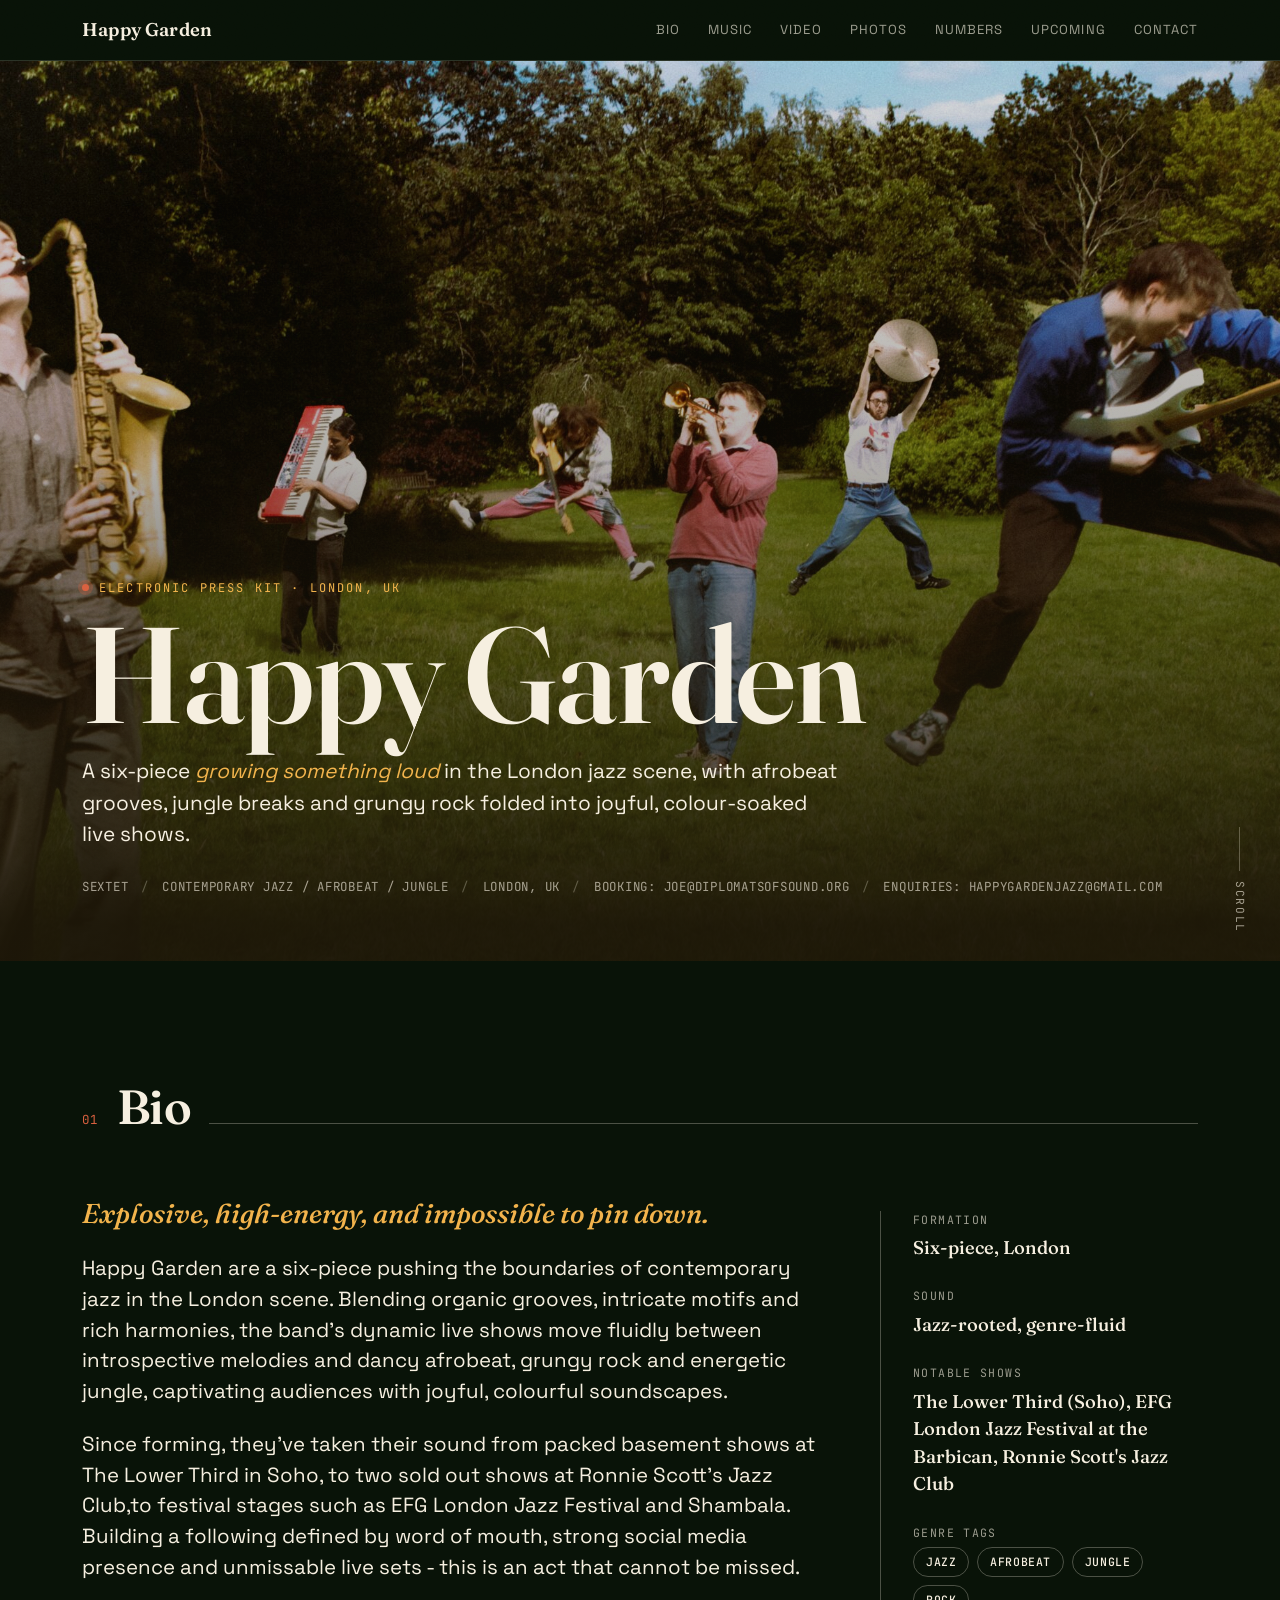
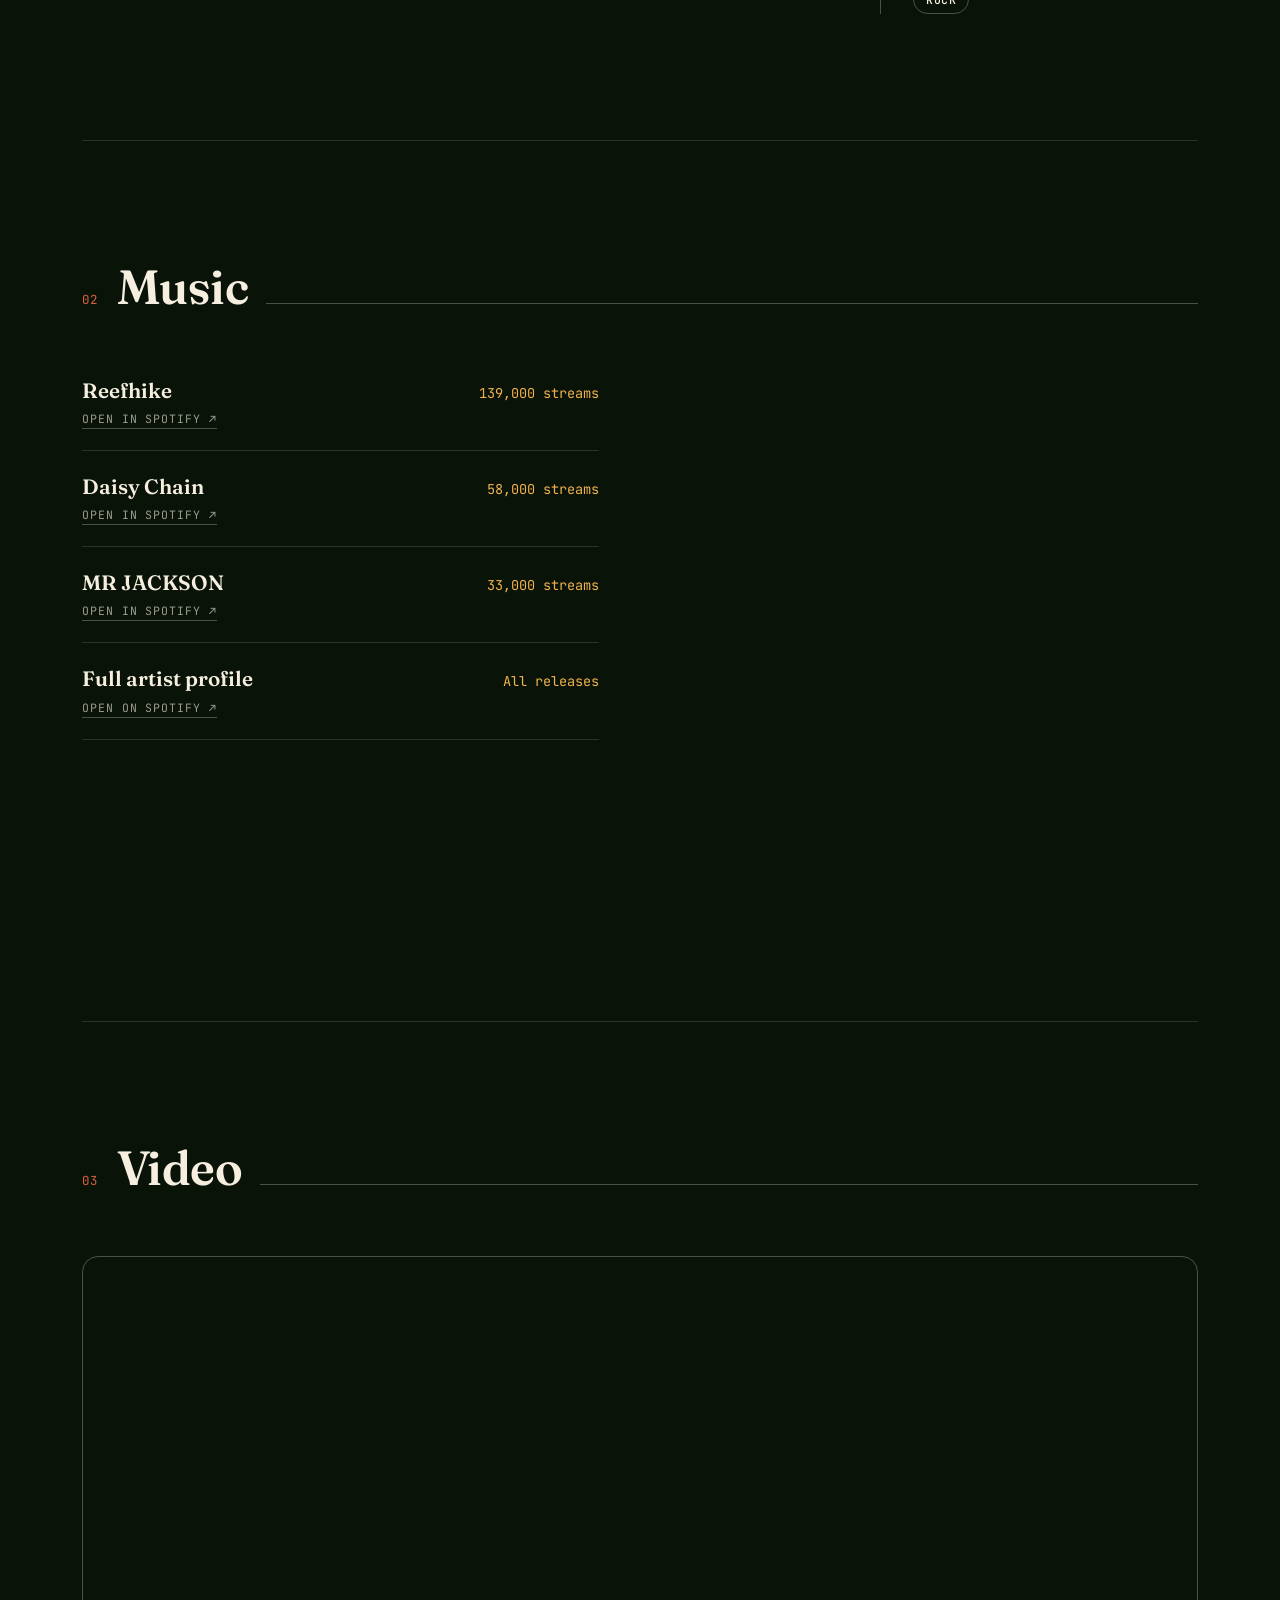
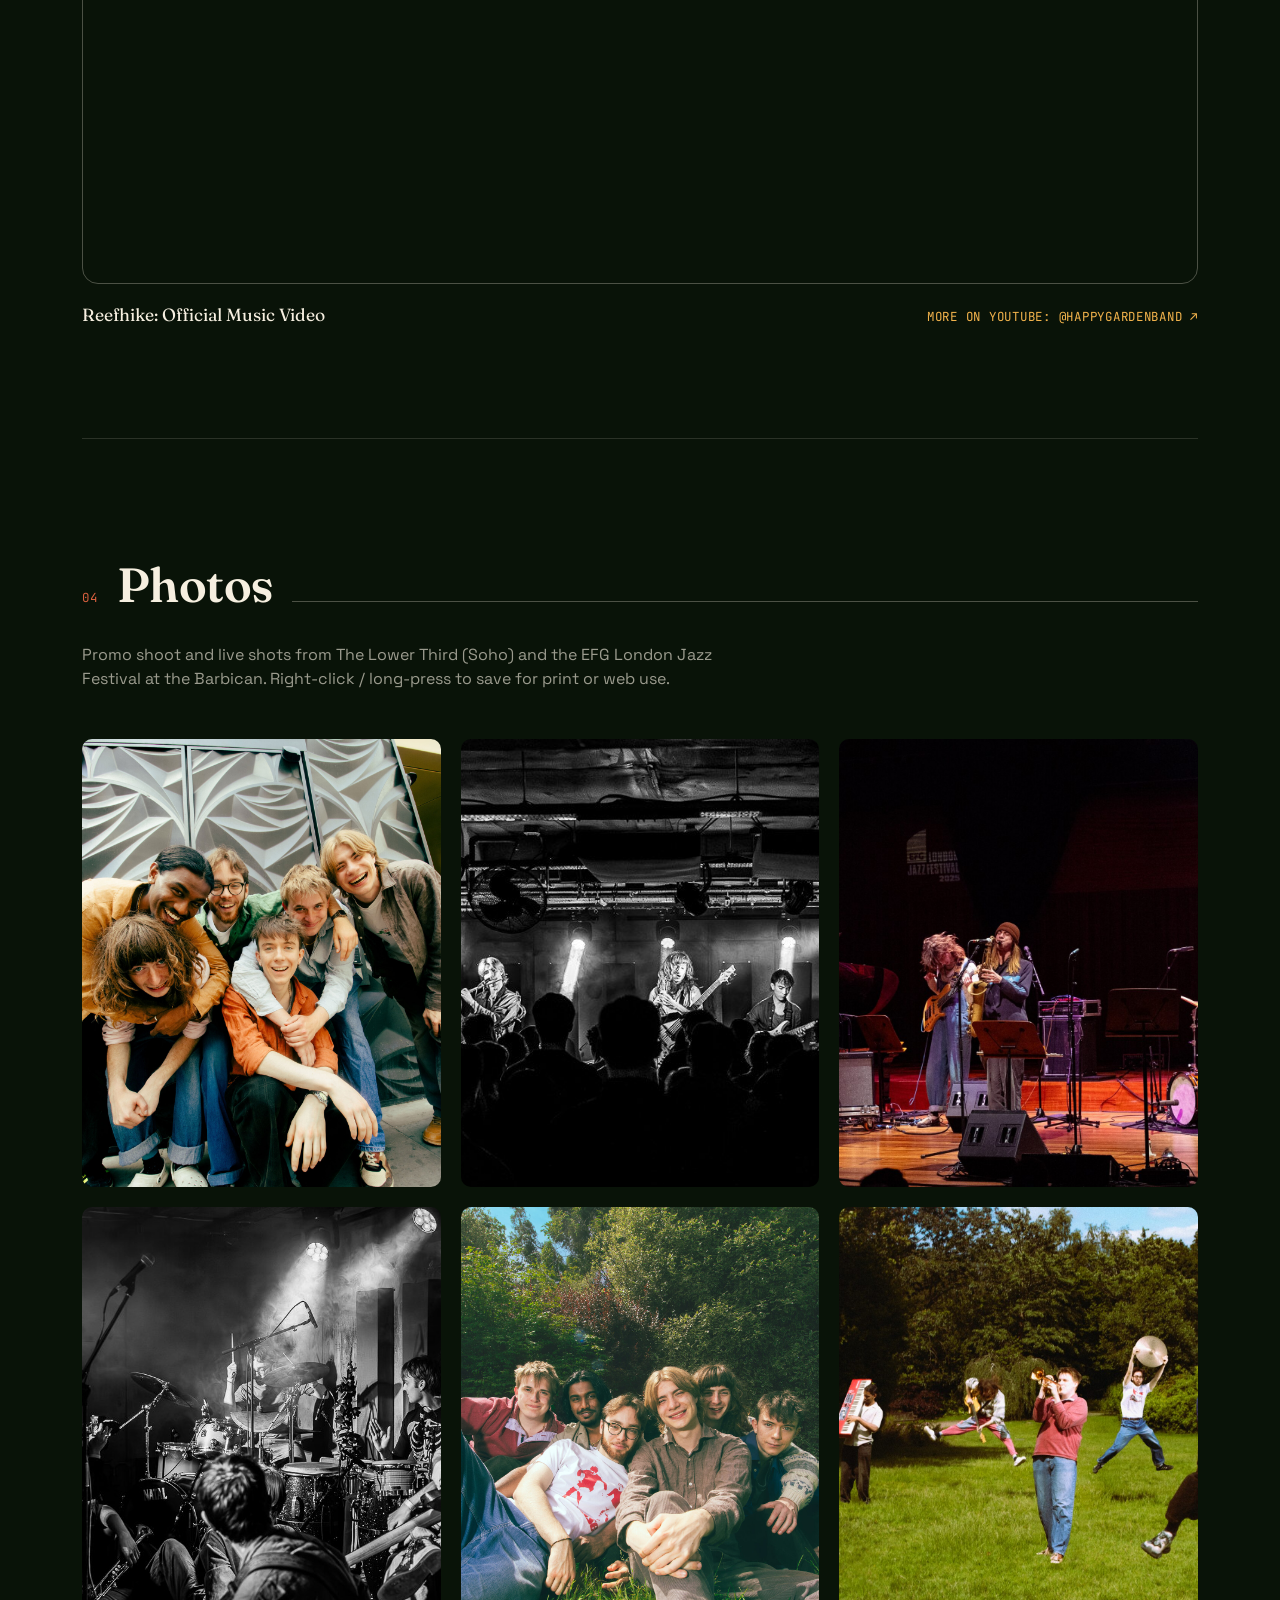
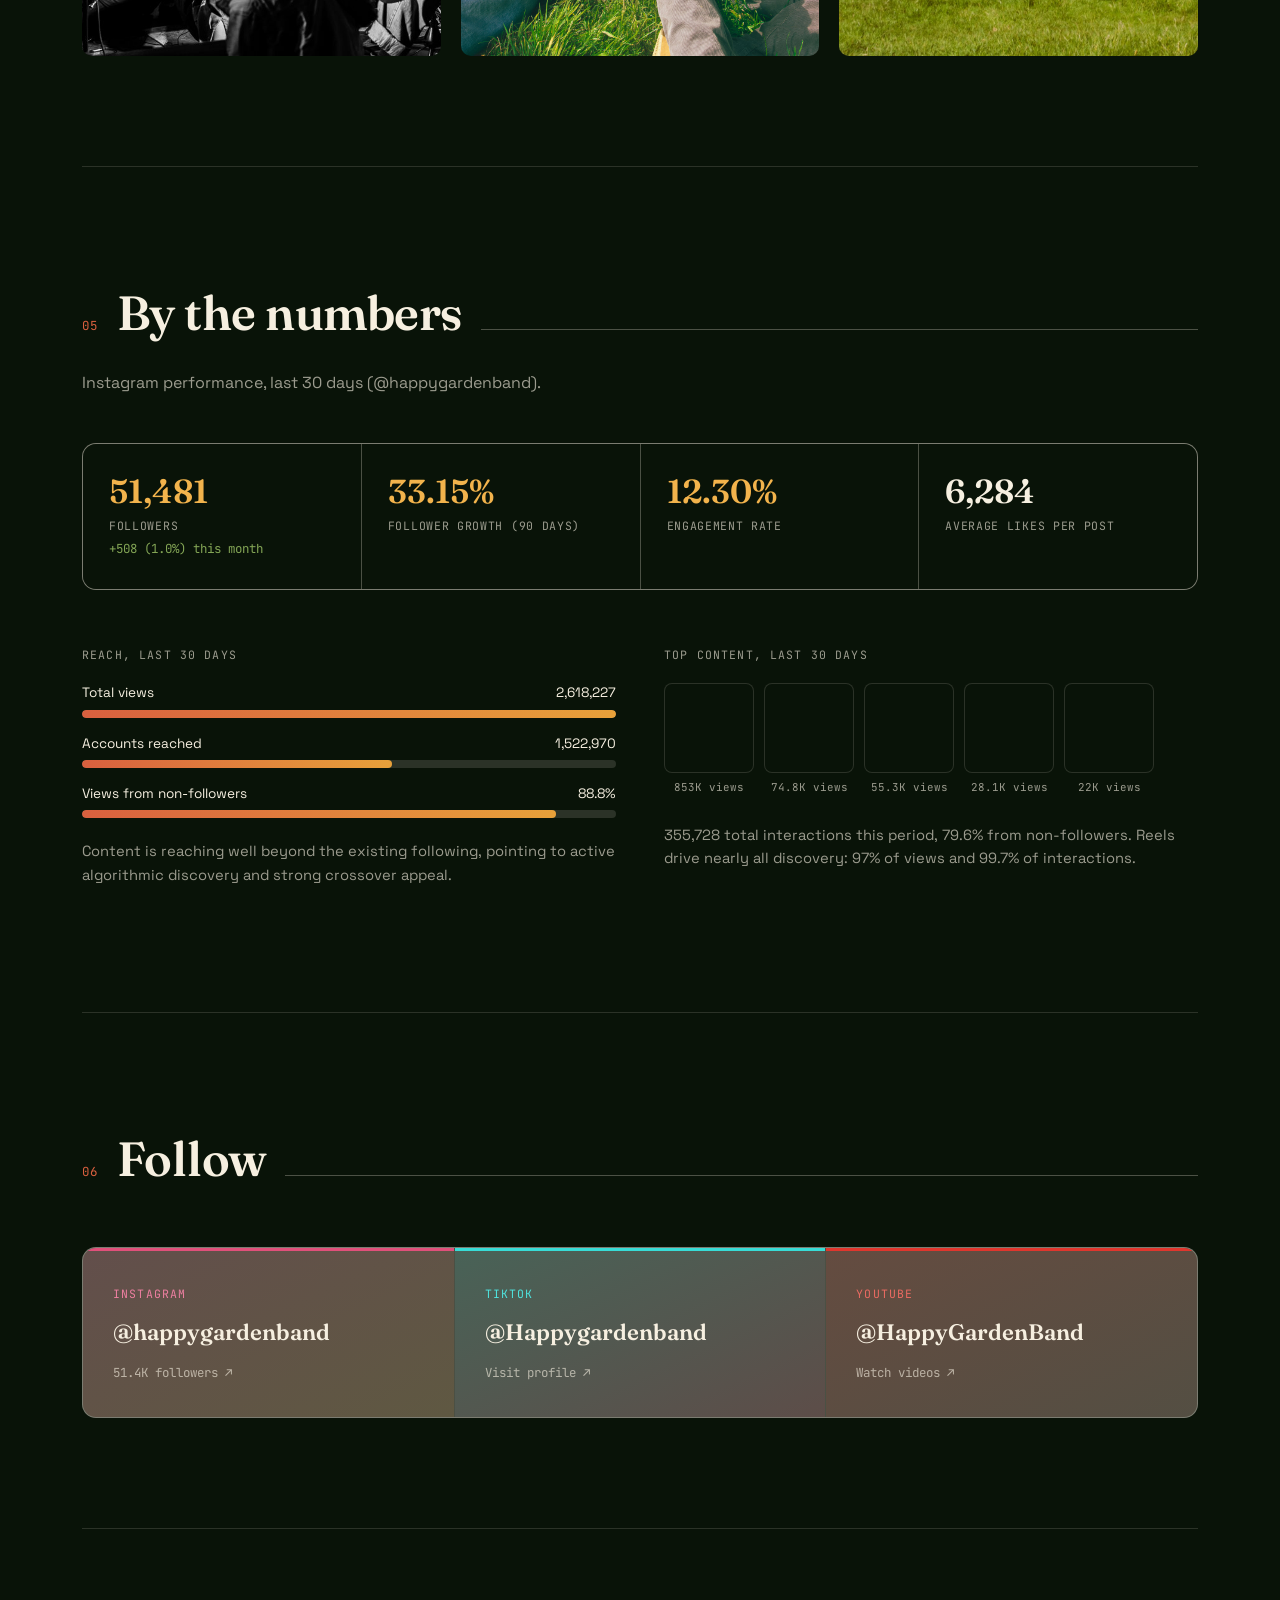
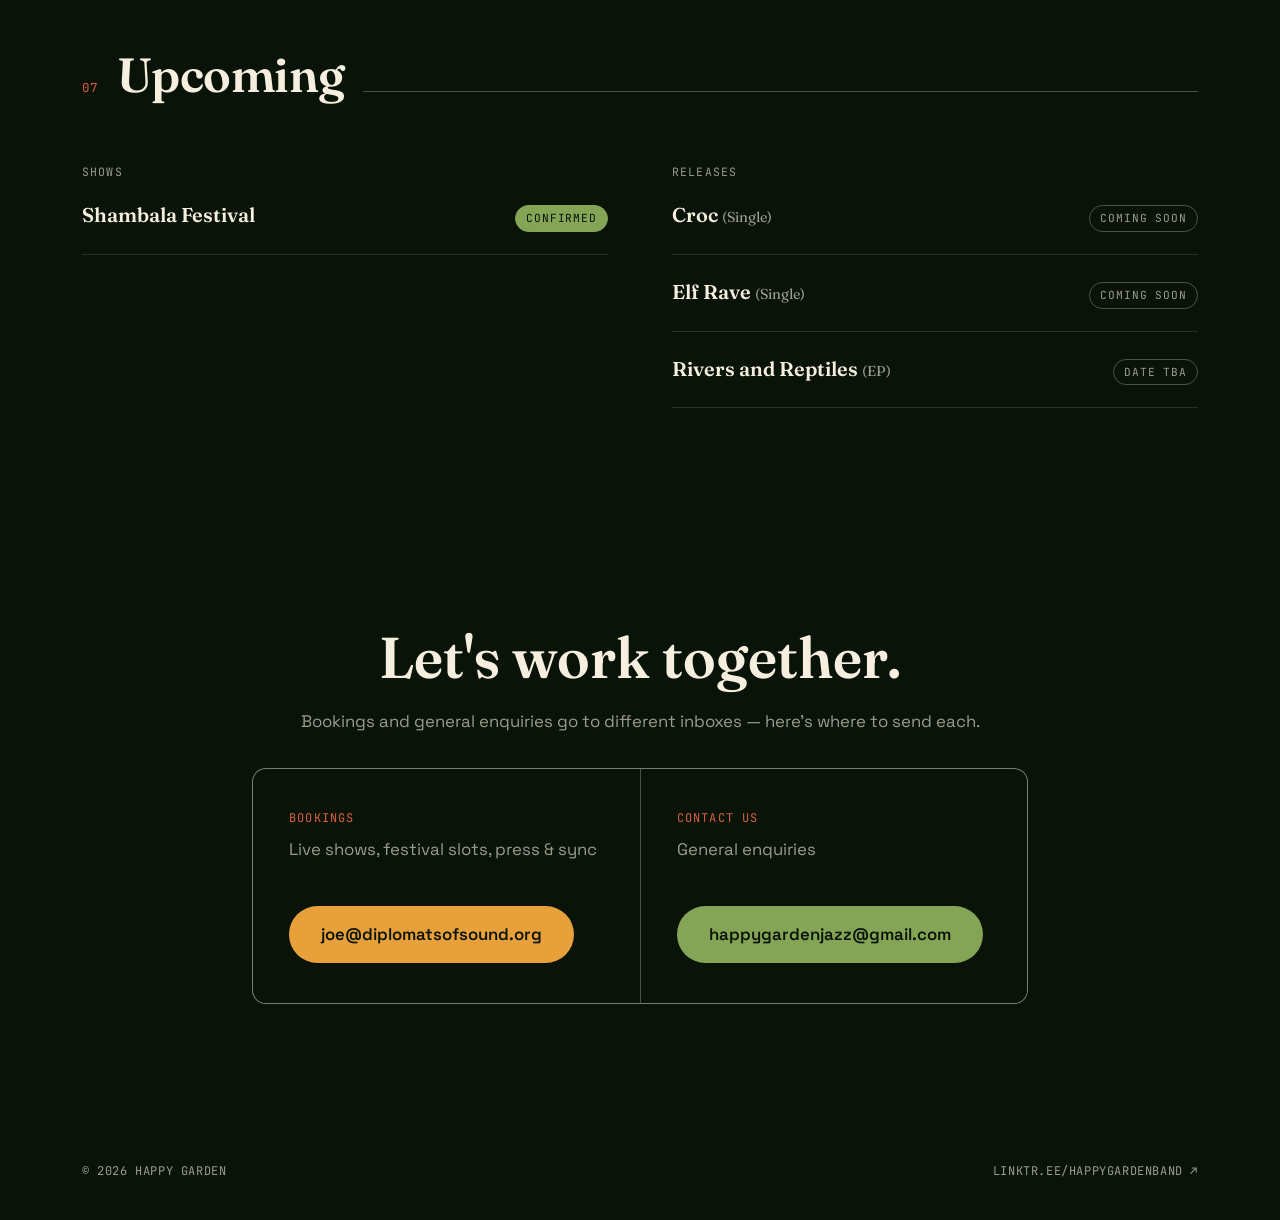
==== index.html @ c2a75940 "Update index.html" ====
<!DOCTYPE html>
<html lang="en">
<head>
<meta charset="UTF-8">
<meta name="viewport" content="width=device-width, initial-scale=1.0">
<title>Happy Garden: Electronic Press Kit</title>
<meta name="description" content="Happy Garden, a London sextet blending jazz, afrobeat, jungle and rock. Press kit, music, photos and booking info.">

<link rel="preconnect" href="https://fonts.googleapis.com">
<link rel="preconnect" href="https://fonts.gstatic.com" crossorigin>
<link href="https://fonts.googleapis.com/css2?family=Fraunces:ital,opsz,wght@0,9..144,300;0,9..144,500;0,9..144,600;0,9..144,700;1,9..144,500&family=Space+Grotesk:wght@400;500;600;700&family=JetBrains+Mono:wght@400;500&display=swap" rel="stylesheet">

<style>
  :root{
    --soil: #091308;
    --soil-2: #091308;
    --paper: #f6efe0;
    --marigold: #e8a13a;
    --marigold-bright: #f2b34c;
    --leaf: #5c7a3f;
    --leaf-bright: #83a555;
    --coral: #d9603f;
    --line: rgba(246,239,224,0.14);
    --line-strong: rgba(246,239,224,0.28);
    --muted: rgba(246,239,224,0.62);
    --display: 'Fraunces', serif;
    --body: 'Space Grotesk', sans-serif;
    --mono: 'JetBrains Mono', monospace;
  }

  *{ box-sizing: border-box; }
  html{ scroll-behavior: smooth; }
  body{
    margin:0;
    background: var(--soil);
    color: var(--paper);
    font-family: var(--body);
    line-height: 1.5;
    -webkit-font-smoothing: antialiased;
  }
  img{ max-width:100%; display:block; }

  ::selection{ background: var(--marigold); color: var(--soil); }

  a{ color: inherit; }

  .wrap{
    max-width: 1180px;
    margin: 0 auto;
    padding: 0 32px;
  }

  /* ---------- texture / grain ---------- */
  .grain{
    position: fixed;
    inset: 0;
    pointer-events: none;
    z-index: 200;
    opacity: 0.05;
    mix-blend-mode: overlay;
    background-image: url("data:image/svg+xml,%3Csvg xmlns='http://www.w3.org/2000/svg' width='120' height='120'%3E%3Cfilter id='n'%3E%3CfeTurbulence type='fractalNoise' baseFrequency='0.9' numOctaves='2' stitchTiles='stitch'/%3E%3C/filter%3E%3Crect width='100%25' height='100%25' filter='url(%23n)'/%3E%3C/svg%3E");
  }

  /* ---------- nav ---------- */
  .nav{
    position: sticky; top:0; z-index: 100;
    background: rgba(9,19,8,0.86);
    backdrop-filter: blur(10px);
    border-bottom: 1px solid var(--line);
  }
  .nav-inner{
    display:flex; align-items:center; justify-content:space-between;
    padding: 16px 32px;
    max-width: 1180px; margin:0 auto;
  }
  .nav-mark{
    font-family: var(--display);
    font-weight: 600;
    font-size: 1.15rem;
    letter-spacing: 0.01em;
  }
  .nav-links{
    display:flex; gap: 28px;
    list-style:none; margin:0; padding:0;
    font-size: 0.82rem;
    text-transform: uppercase;
    letter-spacing: 0.08em;
  }
  .nav-links a{ text-decoration:none; color: var(--muted); transition: color .2s; }
  .nav-links a:hover{ color: var(--marigold-bright); }
  .nav-links li{ display:block; }
  @media (max-width: 720px){ .nav-links{ display:none; } }

  /* ---------- hero ---------- */
  .hero{
    position: relative;
    min-height: 100svh;
    display:flex;
    align-items: flex-end;
    overflow:hidden;
  }
  .hero-img{
    position:absolute; inset:0;
    width:100%; height:100%;
    object-fit: cover;
    object-position: center 30%;
    filter: grayscale(0.15) contrast(1.08);
  }
  .hero-scrim{
    position:absolute; inset:0;
    background:
      linear-gradient(180deg, rgba(28,22,8,0.15) 0%, rgba(28,22,8,0.35) 45%, rgba(28,22,8,0.97) 96%);
  }
  .hero-content{
    position:relative; z-index:2;
    width:100%;
    padding: 0 32px 64px;
    max-width: 1180px; margin: 0 auto;
  }
  .hero-eyebrow{
    font-family: var(--mono);
    font-size: 0.75rem;
    letter-spacing: 0.18em;
    text-transform: uppercase;
    color: var(--marigold-bright);
    margin: 0 0 18px;
    display:flex; align-items:center; gap:10px;
  }
  .hero-eyebrow::before{
    content:''; width:7px; height:7px; border-radius:50%;
    background: var(--coral);
    box-shadow: 0 0 0 4px rgba(217,96,63,0.25);
  }
  .hero h1{
    font-family: var(--display);
    font-weight: 600;
    font-size: clamp(3.4rem, 11vw, 8.5rem);
    line-height: 0.88;
    margin: 0 0 22px;
    letter-spacing: -0.01em;
  }
  .hero-tagline{
    max-width: 760px;
    font-size: clamp(1.05rem, 2vw, 1.3rem);
    color: var(--paper);
    font-weight: 400;
    margin: 0 0 28px;
  }
  .hero-tagline em{ font-style: italic; color: var(--marigold-bright); }
  .hero-meta{
    display:flex; flex-wrap:wrap; gap: 10px 14px;
    font-family: var(--mono);
    font-size: 0.78rem;
    color: var(--muted);
    text-transform: uppercase;
    letter-spacing: 0.06em;
  }
  .hero-meta span{ display:flex; align-items:center; gap:8px; }
  .hero-meta span:not(:last-child)::after{ content:'/'; color: var(--line-strong); margin-left: 4px;}

  .scroll-cue{
    position:absolute; z-index:3; right: 32px; bottom: 28px;
    writing-mode: vertical-rl;
    font-family: var(--mono);
    font-size: 0.7rem;
    letter-spacing: 0.15em;
    color: var(--muted);
    text-transform: uppercase;
    display:flex; align-items:center; gap:10px;
  }
  .scroll-cue .line{ width:1px; height:44px; background: var(--line-strong); }
  @media (max-width: 720px){ .scroll-cue{ display:none; } }

  /* ---------- section scaffolding ---------- */
  section{ padding: 110px 0; border-bottom: 1px solid var(--line); position: relative;}
  section:last-of-type{ border-bottom:none; }
  .section-head{
    display:flex; align-items:baseline; gap: 18px;
    margin-bottom: 52px;
    flex-wrap: wrap;
  }
  .section-num{
    font-family: var(--mono);
    font-size: 0.78rem;
    color: var(--coral);
    letter-spacing: 0.1em;
  }
  .section-title{
    font-family: var(--display);
    font-size: clamp(2rem, 4vw, 3rem);
    font-weight: 600;
    margin: 0;
    letter-spacing: -0.01em;
  }
  .section-rule{
    flex:1; height:1px; background: var(--line-strong); min-width: 40px;
  }
  .section-sub{
    color: var(--muted);
    font-size: 1rem;
    max-width: 640px;
    margin: -30px 0 48px;
  }

  /* ---------- bio ---------- */
  .bio-grid{
    display:grid;
    grid-template-columns: 1.4fr 0.6fr;
    gap: 56px;
    align-items: start;
  }
  .bio-text p{
    font-size: clamp(1.05rem, 1.6vw, 1.28rem);
    font-weight: 400;
    color: var(--paper);
    margin: 0 0 22px;
  }
  .bio-text p.lede{
    font-family: var(--display);
    font-style: italic;
    font-weight: 500;
    font-size: clamp(1.3rem, 2.2vw, 1.7rem);
    color: var(--marigold-bright);
    line-height: 1.35;
  }
  .bio-facts{
    border-left: 1px solid var(--line-strong);
    padding-left: 32px;
    display:flex; flex-direction:column; gap: 26px;
  }
  .fact dt{
    font-family: var(--mono);
    font-size: 0.72rem;
    letter-spacing: 0.12em;
    text-transform: uppercase;
    color: var(--muted);
    margin-bottom: 6px;
  }
  .fact dd{
    margin:0;
    font-family: var(--display);
    font-size: 1.15rem;
    font-weight: 500;
  }
  .genre-tags{ display:flex; flex-wrap:wrap; gap:8px; }
  .genre-tag{
    font-family: var(--mono);
    font-size: 0.72rem;
    text-transform: uppercase;
    letter-spacing: 0.05em;
    border: 1px solid var(--line-strong);
    padding: 5px 12px;
    border-radius: 100px;
    color: var(--paper);
  }
  @media (max-width: 860px){
    .bio-grid{ grid-template-columns: 1fr; gap: 40px; }
    .bio-facts{ border-left:none; padding-left:0; border-top: 1px solid var(--line-strong); padding-top: 32px; flex-direction:row; flex-wrap:wrap; }
    .fact{ flex: 1 1 40%; }
  }

  /* ---------- music ---------- */
  .music-layout{
    display:grid;
    grid-template-columns: 1fr 1.05fr;
    gap: 56px;
    align-items:start;
  }
  .track-list{ display:flex; flex-direction:column; }
  .track-row{
    display:flex; align-items:baseline; justify-content:space-between;
    padding: 20px 0;
    border-bottom: 1px solid var(--line);
    gap: 16px;
  }
  .track-row:first-child{ padding-top:0; }
  .track-name{ font-family: var(--display); font-size: 1.3rem; font-weight: 600; }
  .track-stat{
    font-family: var(--mono); font-size: 0.85rem; color: var(--marigold-bright);
    white-space: nowrap;
  }
  .track-link{
    font-family: var(--mono); font-size: 0.72rem; text-transform: uppercase; letter-spacing:0.08em;
    color: var(--muted); text-decoration:none; border-bottom: 1px solid var(--line-strong);
    padding-bottom: 2px; transition: color .2s, border-color .2s;
  }
  .track-link:hover{ color: var(--marigold-bright); border-color: var(--marigold-bright); }
  .embed-wrap{ border-radius: 14px; overflow:hidden; }
  .embed-wrap + .embed-wrap{ margin-top: 18px; }
  @media (max-width: 860px){ .music-layout{ grid-template-columns: 1fr; } }

  /* ---------- video ---------- */
  .video-frame{
    position:relative; width:100%; aspect-ratio: 16/9;
    border-radius: 16px; overflow:hidden;
    border: 1px solid var(--line-strong);
  }
  .video-frame iframe{ position:absolute; inset:0; width:100%; height:100%; border:0; }
  .video-caption{
    display:flex; justify-content:space-between; align-items:baseline;
    margin-top: 18px; flex-wrap:wrap; gap: 10px;
  }
  .video-caption a{
    font-family: var(--mono); font-size: 0.78rem; text-transform:uppercase; letter-spacing:0.06em;
    color: var(--marigold-bright); text-decoration:none;
  }

  /* ---------- gallery ---------- */
  .gallery{
    display:grid;
    grid-template-columns: repeat(3, 1fr);
    gap: 20px;
  }
  .gallery figure{ margin:0; position:relative; overflow:hidden; border-radius: 10px; aspect-ratio: 4/5; }
  .gallery img{ width:100%; height:100%; object-fit:cover; transition: transform .5s ease; }
  .gallery figure:hover img{ transform: scale(1.06); }
  .gallery figcaption{
    position:absolute; left:0; right:0; bottom:0;
    padding: 14px 16px 12px;
    font-family: var(--mono); font-size: 0.72rem; text-transform:uppercase; letter-spacing:0.05em;
    color: var(--paper);
    background: linear-gradient(0deg, rgba(28,22,8,0.88), rgba(28,22,8,0));
    opacity:0; transition: opacity .3s;
  }
  .gallery figure:hover figcaption{ opacity:1; }
  @media (max-width: 860px){
    .gallery{ grid-template-columns: repeat(2,1fr); gap: 14px; }
  }
  @media (max-width: 540px){
    .gallery{ grid-template-columns: 1fr; }
    .gallery figure{ aspect-ratio: 4/3; }
  }

  /* ---------- stats ---------- */
  .stats-top{
    display:grid;
    grid-template-columns: repeat(4, 1fr);
    gap: 1px;
    background: var(--line-strong);
    border: 1px solid var(--line-strong);
    border-radius: 14px;
    overflow:hidden;
    margin-bottom: 56px;
  }
  .stat-card{
    background: var(--soil);
    padding: 30px 26px;
  }
  .stat-num{
    font-family: var(--display); font-weight: 600;
    font-size: clamp(1.8rem, 2.6vw, 2.5rem);
    color: var(--marigold-bright);
    line-height:1;
    margin-bottom: 10px;
  }
  .stat-num.small{ color: var(--paper); }
  .stat-label{
    font-family: var(--mono); font-size: 0.72rem;
    text-transform:uppercase; letter-spacing:0.06em;
    color: var(--muted);
  }
  .stat-delta{ color: var(--leaf-bright); font-family: var(--mono); font-size: 0.78rem; margin-top:6px; }
  @media (max-width: 860px){ .stats-top{ grid-template-columns: repeat(2,1fr); } }

  .stats-bottom{ display:grid; grid-template-columns: 1fr 1fr; gap: 48px; }
  .breakdown-title{
    font-family: var(--mono); font-size: 0.72rem; text-transform:uppercase; letter-spacing:0.1em;
    color: var(--muted); margin-bottom: 20px;
  }
  .bar-row{ margin-bottom: 16px; }
  .bar-row-top{ display:flex; justify-content:space-between; font-size:0.85rem; margin-bottom:6px; }
  .bar-track{ height:8px; border-radius:100px; background: var(--line); overflow:hidden; }
  .bar-fill{ height:100%; border-radius:100px; background: linear-gradient(90deg, var(--coral), var(--marigold)); }
  .reach-note{
    font-size: 0.92rem; color: var(--muted); margin-top: 22px; line-height:1.6;
  }
  .top-content-strip{ display:flex; gap:10px; margin-top:18px; overflow-x:auto; padding-bottom: 6px;}
  .tc-item{ flex: 0 0 90px; }
  .tc-item .tc-thumb{ width:90px; height:90px; border-radius:8px; background: var(--soil-2); border:1px solid var(--line); display:flex; align-items:center; justify-content:center; font-family:var(--mono); font-size:0.7rem; color: var(--marigold-bright); }
  .tc-item .tc-views{ font-family:var(--mono); font-size:0.68rem; color: var(--muted); margin-top:6px; text-align:center; }
  @media (max-width: 860px){ .stats-bottom{ grid-template-columns: 1fr; gap: 32px; } }

  /* ---------- socials ---------- */
  .social-grid{
    display:grid;
    grid-template-columns: repeat(3, 1fr);
    gap: 1px;
    background: var(--line-strong);
    border: 1px solid var(--line-strong);
    border-radius: 14px;
    overflow:hidden;
  }
  .social-card{
    padding: 34px 30px;
    text-decoration:none;
    display:flex; flex-direction:column; gap: 14px;
    transition: background .25s;
    border-top: 3px solid transparent;
  }
  .social-card.ig{
    background: linear-gradient(155deg, rgba(221,71,112,0.16), rgba(240,148,51,0.12));
    border-top-color: #e0507a;
  }
  .social-card.ig:hover{ background: linear-gradient(155deg, rgba(221,71,112,0.26), rgba(240,148,51,0.2)); }
  .social-card.ig .social-plat{ color: #ec7fa0; }

  .social-card.tiktok{
    background: linear-gradient(155deg, rgba(56,220,214,0.13), rgba(238,54,110,0.11));
    border-top-color: #38dcd6;
  }
  .social-card.tiktok:hover{ background: linear-gradient(155deg, rgba(56,220,214,0.22), rgba(238,54,110,0.19)); }
  .social-card.tiktok .social-plat{ color: #4fe3de; }

  .social-card.yt{
    background: linear-gradient(155deg, rgba(224,54,45,0.17), rgba(224,54,45,0.06));
    border-top-color: #e0362d;
  }
  .social-card.yt:hover{ background: linear-gradient(155deg, rgba(224,54,45,0.27), rgba(224,54,45,0.12)); }
  .social-card.yt .social-plat{ color: #ea6b62; }

  .social-plat{
    font-family: var(--mono); font-size: 0.72rem; text-transform:uppercase; letter-spacing:0.1em;
    color: var(--coral);
  }
  .social-handle{ font-family: var(--display); font-size: 1.4rem; font-weight:600; }
  .social-arrow{ font-family: var(--mono); font-size:0.78rem; color: var(--muted); }
  @media (max-width: 860px){ .social-grid{ grid-template-columns: 1fr; } }

  /* ---------- upcoming ---------- */
  .upcoming-grid{ display:grid; grid-template-columns: 1fr 1fr; gap: 64px; }
  .upcoming-list{ list-style:none; margin:0; padding:0; }
  .upcoming-list li{
    display:flex; justify-content:space-between; align-items:baseline;
    padding: 22px 0; border-bottom: 1px solid var(--line);
    gap: 16px;
  }
  .upcoming-list li:first-child{ padding-top:0; }
  .up-name{ font-family: var(--display); font-size:1.25rem; font-weight:600; }
  .up-tag{
    font-family: var(--mono); font-size: 0.7rem; text-transform:uppercase; letter-spacing:0.08em;
    padding: 4px 10px; border-radius:100px; border: 1px solid var(--line-strong); color: var(--muted);
    white-space:nowrap;
  }
  .up-tag.live{ color: var(--soil); background: var(--leaf-bright); border-color: var(--leaf-bright); }
  @media (max-width: 860px){ .upcoming-grid{ grid-template-columns: 1fr; gap: 40px; } }

  /* ---------- booking / footer ---------- */
  .booking{
    background: linear-gradient(180deg, var(--soil) 0%, var(--soil-2) 100%);
  }
  .booking-inner{
    text-align:center;
    max-width: 840px; margin: 0 auto;
  }
  .booking h2{
    font-family: var(--display); font-weight:600;
    font-size: clamp(2.2rem, 5vw, 3.6rem);
    margin: 0 0 20px; line-height: 1.05;
  }
  .booking p{ color: var(--muted); font-size: 1.05rem; margin: 0 0 34px; }
  .cta-btn{
    display:inline-flex; align-items:center; gap: 12px;
    background: var(--marigold); color: var(--soil);
    font-family: var(--body); font-weight: 600; font-size: 1.05rem;
    padding: 16px 32px; border-radius: 100px; text-decoration:none;
    transition: transform .2s, background .2s;
  }
  .cta-btn:hover{ background: var(--marigold-bright); transform: translateY(-2px); }

  .contact-grid{
    display:grid;
    grid-template-columns: 1fr 1fr;
    gap: 1px;
    background: var(--line-strong);
    border: 1px solid var(--line-strong);
    border-radius: 14px;
    overflow:hidden;
    margin-top: 8px;
    text-align:left;
  }
  .contact-card{
    background: var(--soil-2);
    padding: 40px 36px;
    display:flex; flex-direction:column; align-items:flex-start; gap: 10px;
  }
  .contact-label{
    font-family: var(--mono); font-size: 0.75rem; text-transform:uppercase;
    letter-spacing: 0.1em; color: var(--coral);
  }
  .contact-desc{ color: var(--muted); font-size: 0.92rem; margin: 0 0 8px; }
  .cta-btn-alt{ background: var(--leaf-bright); }
  .cta-btn-alt:hover{ background: var(--leaf); transform: translateY(-2px); }
  @media (max-width: 640px){
    .contact-grid{ grid-template-columns: 1fr; text-align:center; }
    .contact-card{ align-items:center; }
  }

  footer{
    padding: 48px 0 40px;
    display:flex; justify-content:space-between; align-items:center;
    flex-wrap:wrap; gap: 16px;
    font-family: var(--mono); font-size: 0.75rem; color: var(--muted);
    text-transform: uppercase; letter-spacing: 0.05em;
  }
  footer a{ color: var(--muted); text-decoration:none; }
  footer a:hover{ color: var(--marigold-bright); }

  @media (prefers-reduced-motion: reduce){
    html{ scroll-behavior:auto; }
    .gallery img{ transition:none; }
  }

  :focus-visible{
    outline: 2px solid var(--marigold-bright);
    outline-offset: 3px;
  }
</style>
</head>
<body>

<div class="grain"></div>

<nav class="nav">
  <div class="nav-inner">
    <div class="nav-mark">Happy Garden</div>
    <ul class="nav-links">
      <li><a href="#bio">Bio</a></li>
      <li><a href="#music">Music</a></li>
      <li><a href="#video">Video</a></li>
      <li><a href="#photos">Photos</a></li>
      <li><a href="#stats">Numbers</a></li>
      <li><a href="#upcoming">Upcoming</a></li>
      <li><a href="#booking">Contact</a></li>
    </ul>
  </div>
</nav>

<!-- HERO -->
<header class="hero">
  <img class="hero-img" src="images/promo-action.jpg" alt="Happy Garden performing outdoors, mid-jump with saxophone, trumpet and guitar">
  <div class="hero-scrim"></div>
  <div class="hero-content">
    <p class="hero-eyebrow">Electronic Press Kit · London, UK</p>
    <h1>Happy&nbsp;Garden</h1>
    <p class="hero-tagline">A six-piece <em>growing something loud</em> in the London jazz scene, with afrobeat grooves, jungle breaks and grungy rock folded into joyful, colour-soaked live shows.</p>
    <div class="hero-meta">
      <span>Sextet</span>
      <span>Contemporary Jazz / Afrobeat / Jungle</span>
      <span>London, UK</span>
      <span>Booking: joe@diplomatsofsound.org</span>
      <span>Enquiries: happygardenjazz@gmail.com</span>
    </div>
  </div>
  <div class="scroll-cue"><span class="line"></span>Scroll</div>
</header>

<main class="wrap">

  <!-- BIO -->
  <section id="bio">
    <div class="section-head">
      <span class="section-num">01</span>
      <h2 class="section-title">Bio</h2>
      <div class="section-rule"></div>
    </div>
    <div class="bio-grid">
      <div class="bio-text">
        <p class="lede">Explosive, high-energy, and impossible to pin down.</p>
        <p>Happy Garden are a six-piece pushing the boundaries of contemporary jazz in the London scene. Blending organic grooves, intricate motifs and rich harmonies, the band's dynamic live shows move fluidly between introspective melodies and dancy afrobeat, grungy rock and energetic jungle, captivating audiences with joyful, colourful soundscapes.</p>
        <p>Since forming, they've taken their sound from packed basement shows at The Lower Third in Soho, to two sold out shows at Ronnie Scott's Jazz Club,to festival stages such as EFG London Jazz Festival and Shambala. Building a following defined by word of mouth, strong social media presence and unmissable live sets - this is an act that cannot be missed.</p>
      </div>
      <dl class="bio-facts">
        <div class="fact">
          <dt>Formation</dt>
          <dd>Six-piece, London</dd>
        </div>
        <div class="fact">
          <dt>Sound</dt>
          <dd>Jazz-rooted, genre-fluid</dd>
        </div>
        <div class="fact">
          <dt>Notable shows</dt>
          <dd>The Lower Third (Soho), EFG London Jazz Festival at the Barbican, Ronnie Scott's Jazz Club</dd>
        </div>
        <div class="fact">
          <dt>Genre tags</dt>
          <dd>
            <div class="genre-tags">
              <span class="genre-tag">Jazz</span>
              <span class="genre-tag">Afrobeat</span>
              <span class="genre-tag">Jungle</span>
              <span class="genre-tag">Rock</span>
            </div>
          </dd>
        </div>
      </dl>
    </div>
  </section>

  <!-- MUSIC -->
  <section id="music">
    <div class="section-head">
      <span class="section-num">02</span>
      <h2 class="section-title">Music</h2>
      <div class="section-rule"></div>
    </div>
    <div class="music-layout">
      <div class="track-list">
        <div class="track-row">
          <div>
            <div class="track-name">Reefhike</div>
            <a class="track-link" href="https://open.spotify.com/track/0HYwGfvPvEwnPlOL7bCK3q" target="_blank" rel="noopener">Open in Spotify ↗</a>
          </div>
          <span class="track-stat">139,000 streams</span>
        </div>
        <div class="track-row">
          <div>
            <div class="track-name">Daisy Chain</div>
            <a class="track-link" href="https://open.spotify.com/track/6xO8TZgpb5mP3QyXRryuIa" target="_blank" rel="noopener">Open in Spotify ↗</a>
          </div>
          <span class="track-stat">58,000 streams</span>
        </div>
        <div class="track-row">
          <div>
            <div class="track-name">MR JACKSON</div>
            <a class="track-link" href="https://open.spotify.com/track/6UhsZllGRO85mDYosCbKfC?si=1c051bc13f434419" target="_blank" rel="noopener">Open in Spotify ↗</a>
          </div>
          <span class="track-stat">33,000 streams</span>
        </div>
        <div class="track-row">
          <div>
            <div class="track-name">Full artist profile</div>
            <a class="track-link" href="https://open.spotify.com/artist/55Fac9luYyOrYbox6iofaN" target="_blank" rel="noopener">Open on Spotify ↗</a>
          </div>
          <span class="track-stat">All releases</span>
        </div>
      </div>
      <div class="embeds">
        <div class="embed-wrap">
          <iframe src="https://open.spotify.com/embed/track/0HYwGfvPvEwnPlOL7bCK3q?utm_source=generator" width="100%" height="152" frameborder="0" allowfullscreen="" allow="autoplay; clipboard-write; encrypted-media; fullscreen; picture-in-picture" loading="lazy"></iframe>
        </div>
        <div class="embed-wrap">
          <iframe src="https://open.spotify.com/embed/artist/55Fac9luYyOrYbox6iofaN?utm_source=generator" width="100%" height="352" frameborder="0" allowfullscreen="" allow="autoplay; clipboard-write; encrypted-media; fullscreen; picture-in-picture" loading="lazy"></iframe>
        </div>
      </div>
    </div>
  </section>

  <!-- VIDEO -->
  <section id="video">
    <div class="section-head">
      <span class="section-num">03</span>
      <h2 class="section-title">Video</h2>
      <div class="section-rule"></div>
    </div>
    <div class="video-frame">
      <iframe src="https://www.youtube-nocookie.com/embed/xEALxMQiVzc" title="Happy Garden: Reefhike (Official Video)" allow="accelerometer; autoplay; clipboard-write; encrypted-media; gyroscope; picture-in-picture" referrerpolicy="strict-origin-when-cross-origin" allowfullscreen></iframe>
    </div>
    <div class="video-caption">
      <span style="font-family: var(--display); font-size:1.1rem;">Reefhike: Official Music Video</span>
      <a href="https://www.youtube.com/@HappyGardenBand" target="_blank" rel="noopener">More on YouTube: @HappyGardenBand ↗</a>
    </div>
  </section>

  <!-- PHOTOS -->
  <section id="photos">
    <div class="section-head">
      <span class="section-num">04</span>
      <h2 class="section-title">Photos</h2>
      <div class="section-rule"></div>
    </div>
    <p class="section-sub">Promo shoot and live shots from The Lower Third (Soho) and the EFG London Jazz Festival at the Barbican. Right-click / long-press to save for print or web use.</p>
    <div class="gallery">
      <figure><img src="images/promo-group-1.jpg" alt="Happy Garden group promo photo, huddled together laughing"><figcaption>Promo shoot</figcaption></figure>
      <figure><img src="images/gig-lowerthird-1.jpg" alt="Happy Garden performing live at The Lower Third, Soho"><figcaption>Live, The Lower Third, Soho</figcaption></figure>
      <figure><img src="images/gig-barbican.jpg" alt="Happy Garden performing at the EFG London Jazz Festival, Barbican"><figcaption>Live, EFG London Jazz Festival, Barbican</figcaption></figure>
      <figure><img src="images/gig-lowerthird-2.jpg" alt="Happy Garden band members performing live, close up"><figcaption>Live, The Lower Third, Soho</figcaption></figure>
      <figure><img src="images/promo-group-2.jpg" alt="Happy Garden group promo photo, sitting outdoors on grass"><figcaption>Promo shoot</figcaption></figure>
      <figure><img src="images/promo-action.jpg" alt="Happy Garden promo photo, band jumping and playing instruments outdoors"><figcaption>Promo shoot</figcaption></figure>
    </div>
  </section>

  <!-- STATS -->
  <section id="stats">
    <div class="section-head">
      <span class="section-num">05</span>
      <h2 class="section-title">By the numbers</h2>
      <div class="section-rule"></div>
    </div>
    <p class="section-sub">Instagram performance, last 30 days (@happygardenband).</p>

    <div class="stats-top">
      <div class="stat-card">
        <div class="stat-num">51,481</div>
        <div class="stat-label">Followers</div>
        <div class="stat-delta">+508 (1.0%) this month</div>
      </div>
      <div class="stat-card">
        <div class="stat-num">33.15%</div>
        <div class="stat-label">Follower growth (90 days)</div>
      </div>
      <div class="stat-card">
        <div class="stat-num">12.30%</div>
        <div class="stat-label">Engagement rate</div>
      </div>
      <div class="stat-card">
        <div class="stat-num small">6,284</div>
        <div class="stat-label">Average likes per post</div>
      </div>
    </div>

    <div class="stats-bottom">
      <div>
        <div class="breakdown-title">Reach, last 30 days</div>
        <div class="bar-row">
          <div class="bar-row-top"><span>Total views</span><span>2,618,227</span></div>
          <div class="bar-track"><div class="bar-fill" style="width:100%"></div></div>
        </div>
        <div class="bar-row">
          <div class="bar-row-top"><span>Accounts reached</span><span>1,522,970</span></div>
          <div class="bar-track"><div class="bar-fill" style="width:58%"></div></div>
        </div>
        <div class="bar-row">
          <div class="bar-row-top"><span>Views from non-followers</span><span>88.8%</span></div>
          <div class="bar-track"><div class="bar-fill" style="width:88.8%"></div></div>
        </div>
        <p class="reach-note">Content is reaching well beyond the existing following, pointing to active algorithmic discovery and strong crossover appeal.</p>
      </div>
      <div>
        <div class="breakdown-title">Top content, last 30 days</div>
        <div class="top-content-strip">
          <div class="tc-item"><div class="tc-thumb"></div><div class="tc-views">853K views</div></div>
          <div class="tc-item"><div class="tc-thumb"></div><div class="tc-views">74.8K views</div></div>
          <div class="tc-item"><div class="tc-thumb"></div><div class="tc-views">55.3K views</div></div>
          <div class="tc-item"><div class="tc-thumb"></div><div class="tc-views">28.1K views</div></div>
          <div class="tc-item"><div class="tc-thumb"></div><div class="tc-views">22K views</div></div>
        </div>
        <p class="reach-note">355,728 total interactions this period, 79.6% from non-followers. Reels drive nearly all discovery: 97% of views and 99.7% of interactions.</p>
      </div>
    </div>
  </section>

  <!-- SOCIALS -->
  <section id="socials">
    <div class="section-head">
      <span class="section-num">06</span>
      <h2 class="section-title">Follow</h2>
      <div class="section-rule"></div>
    </div>
    <div class="social-grid">
      <a class="social-card ig" href="https://www.instagram.com/happygardenband/" target="_blank" rel="noopener">
        <span class="social-plat">Instagram</span>
        <span class="social-handle">@happygardenband</span>
        <span class="social-arrow">51.4K followers ↗</span>
      </a>
      <a class="social-card tiktok" href="https://www.tiktok.com/@happygardenband" target="_blank" rel="noopener">
        <span class="social-plat">TikTok</span>
        <span class="social-handle">@Happygardenband</span>
        <span class="social-arrow">Visit profile ↗</span>
      </a>
      <a class="social-card yt" href="https://www.youtube.com/@HappyGardenBand" target="_blank" rel="noopener">
        <span class="social-plat">YouTube</span>
        <span class="social-handle">@HappyGardenBand</span>
        <span class="social-arrow">Watch videos ↗</span>
      </a>
    </div>
  </section>

  <!-- UPCOMING -->
  <section id="upcoming">
    <div class="section-head">
      <span class="section-num">07</span>
      <h2 class="section-title">Upcoming</h2>
      <div class="section-rule"></div>
    </div>
    <div class="upcoming-grid">
      <div>
        <div class="breakdown-title">Shows</div>
        <ul class="upcoming-list">
          <li>
            <span class="up-name">Shambala Festival</span>
            <span class="up-tag live">Confirmed</span>
          </li>
        </ul>
      </div>
      <div>
        <div class="breakdown-title">Releases</div>
        <ul class="upcoming-list">
          <li>
            <span class="up-name">Croc <span style="color:var(--muted); font-weight:400; font-size:0.9rem;">(Single)</span></span>
            <span class="up-tag">Coming soon</span>
          </li>
          <li>
            <span class="up-name">Elf Rave <span style="color:var(--muted); font-weight:400; font-size:0.9rem;">(Single)</span></span>
            <span class="up-tag">Coming soon</span>
          </li>
          <li>
            <span class="up-name">Rivers and Reptiles <span style="color:var(--muted); font-weight:400; font-size:0.9rem;">(EP)</span></span>
            <span class="up-tag">Date TBA</span>
          </li>
        </ul>
      </div>
    </div>
  </section>

</main>

<!-- BOOKING -->
<section id="booking" class="booking">
  <div class="wrap booking-inner">
    <h2>Let's work together.</h2>
    <p>Bookings and general enquiries go to different inboxes — here's where to send each.</p>
    <div class="contact-grid">
      <div class="contact-card">
        <span class="contact-label">Bookings</span>
        <p class="contact-desc">Live shows, festival slots, press &amp; sync</p>
        <a class="cta-btn" href="mailto:joe@diplomatsofsound.org">joe@diplomatsofsound.org</a>
      </div>
      <div class="contact-card">
        <span class="contact-label">Contact us</span>
        <p class="contact-desc">General enquiries</p>
        <a class="cta-btn cta-btn-alt" href="mailto:happygardenjazz@gmail.com">happygardenjazz@gmail.com</a>
      </div>
    </div>
  </div>
</section>

<div class="wrap">
  <footer>
    <span>© 2026 Happy Garden</span>
    <a href="https://linktr.ee/happygardenband" target="_blank" rel="noopener">linktr.ee/happygardenband ↗</a>
  </footer>
</div>

</body>
</html>
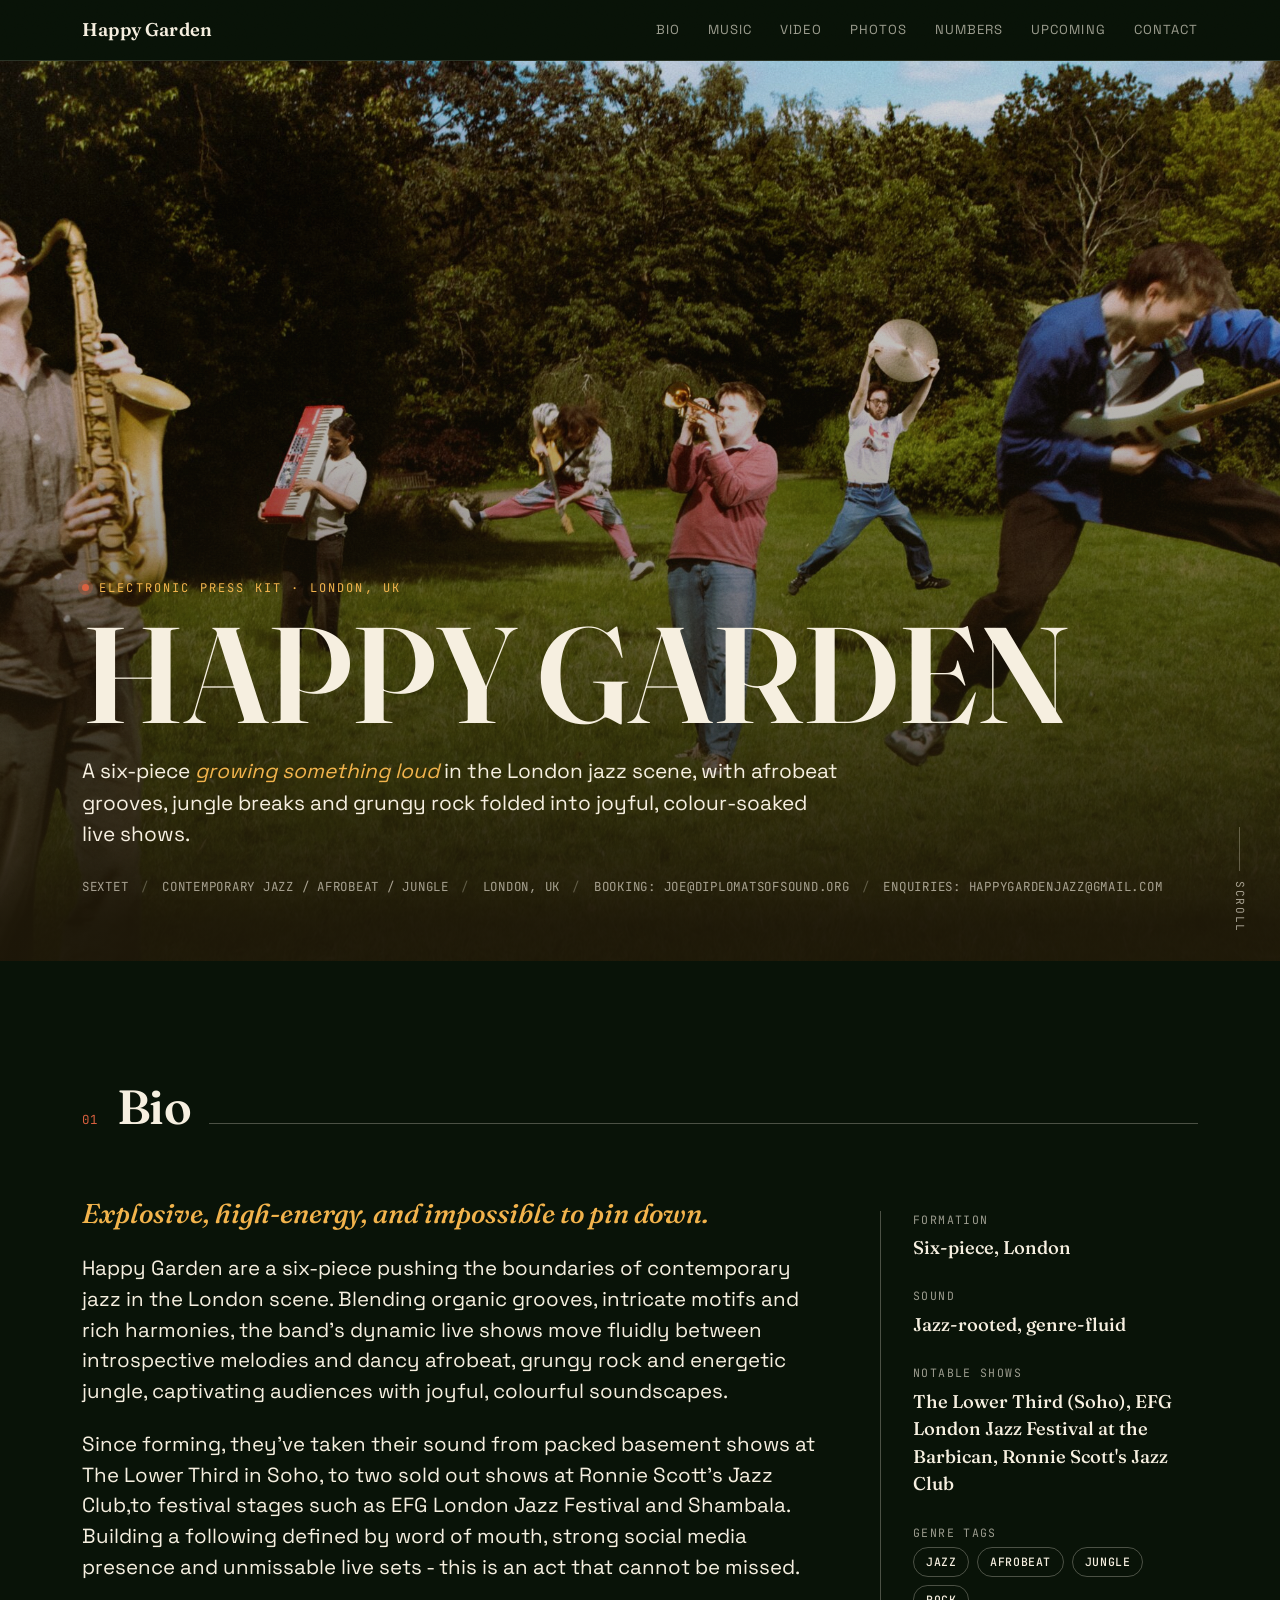
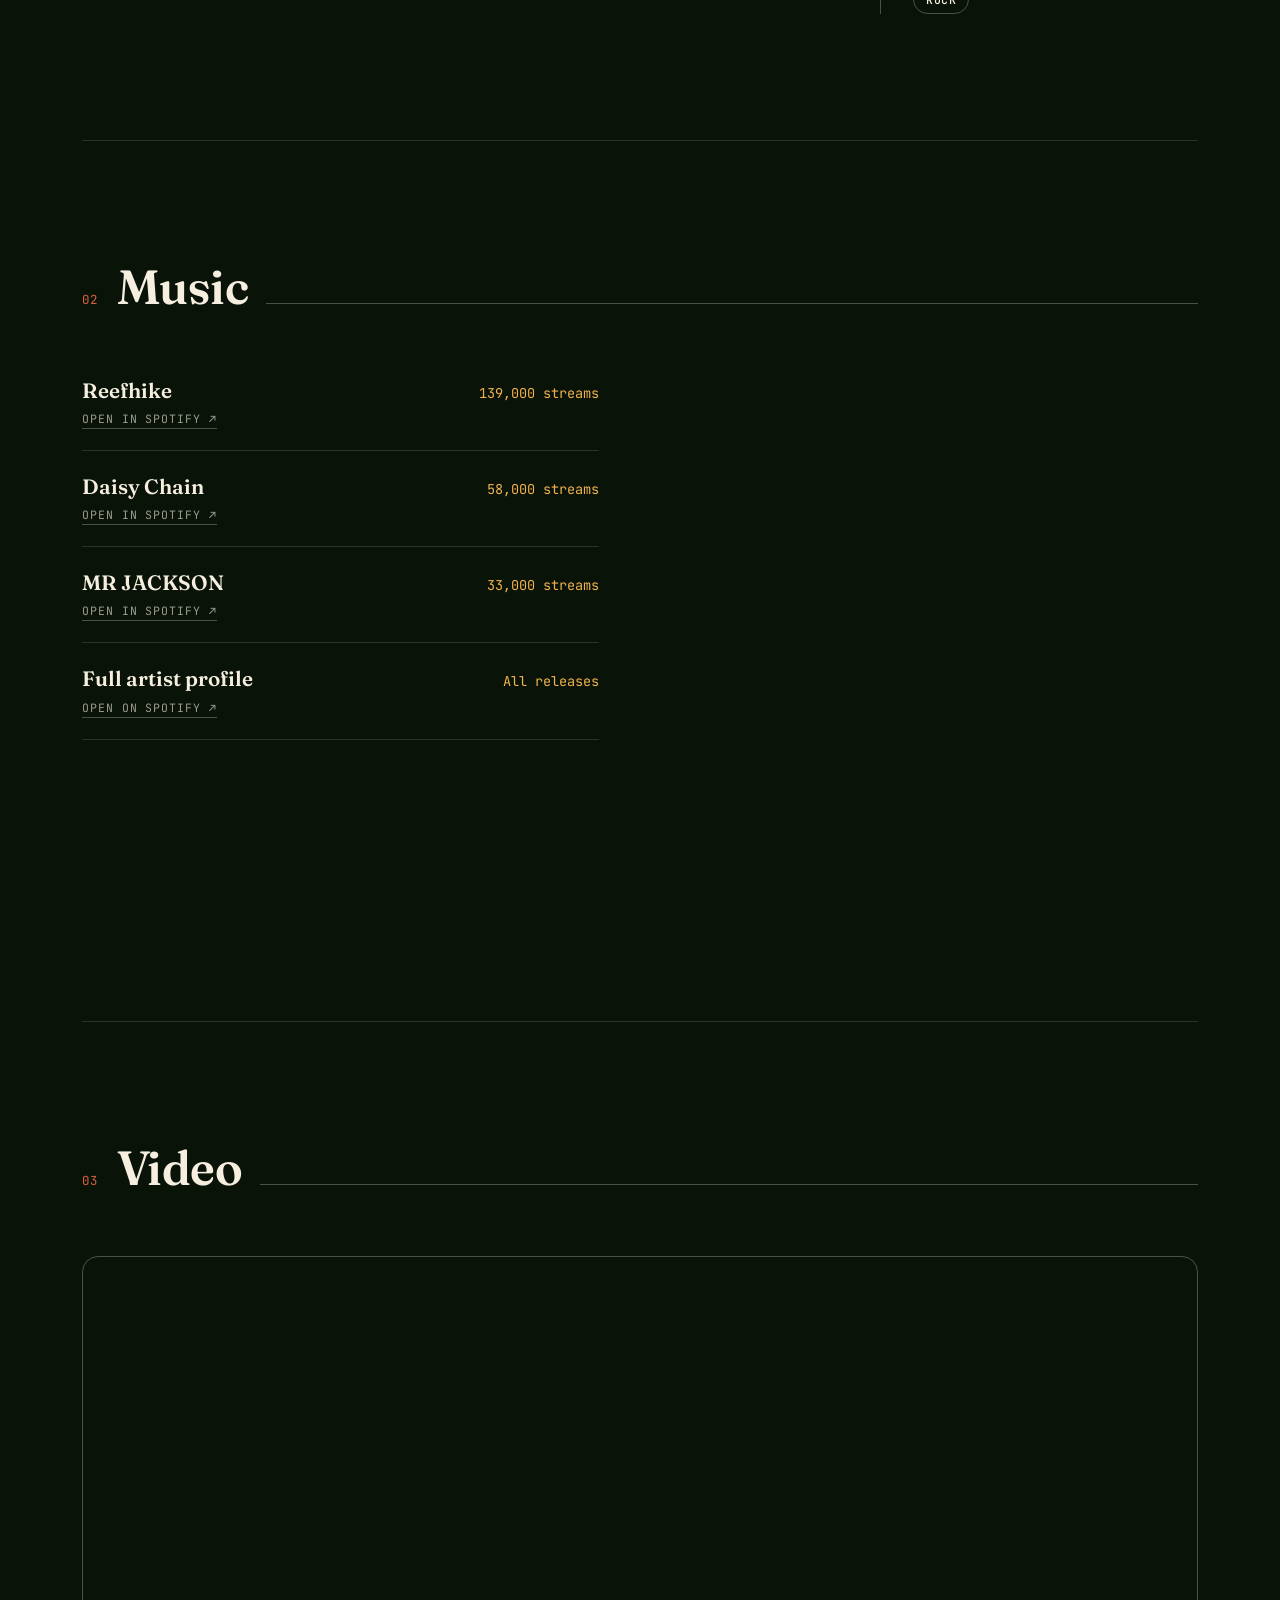
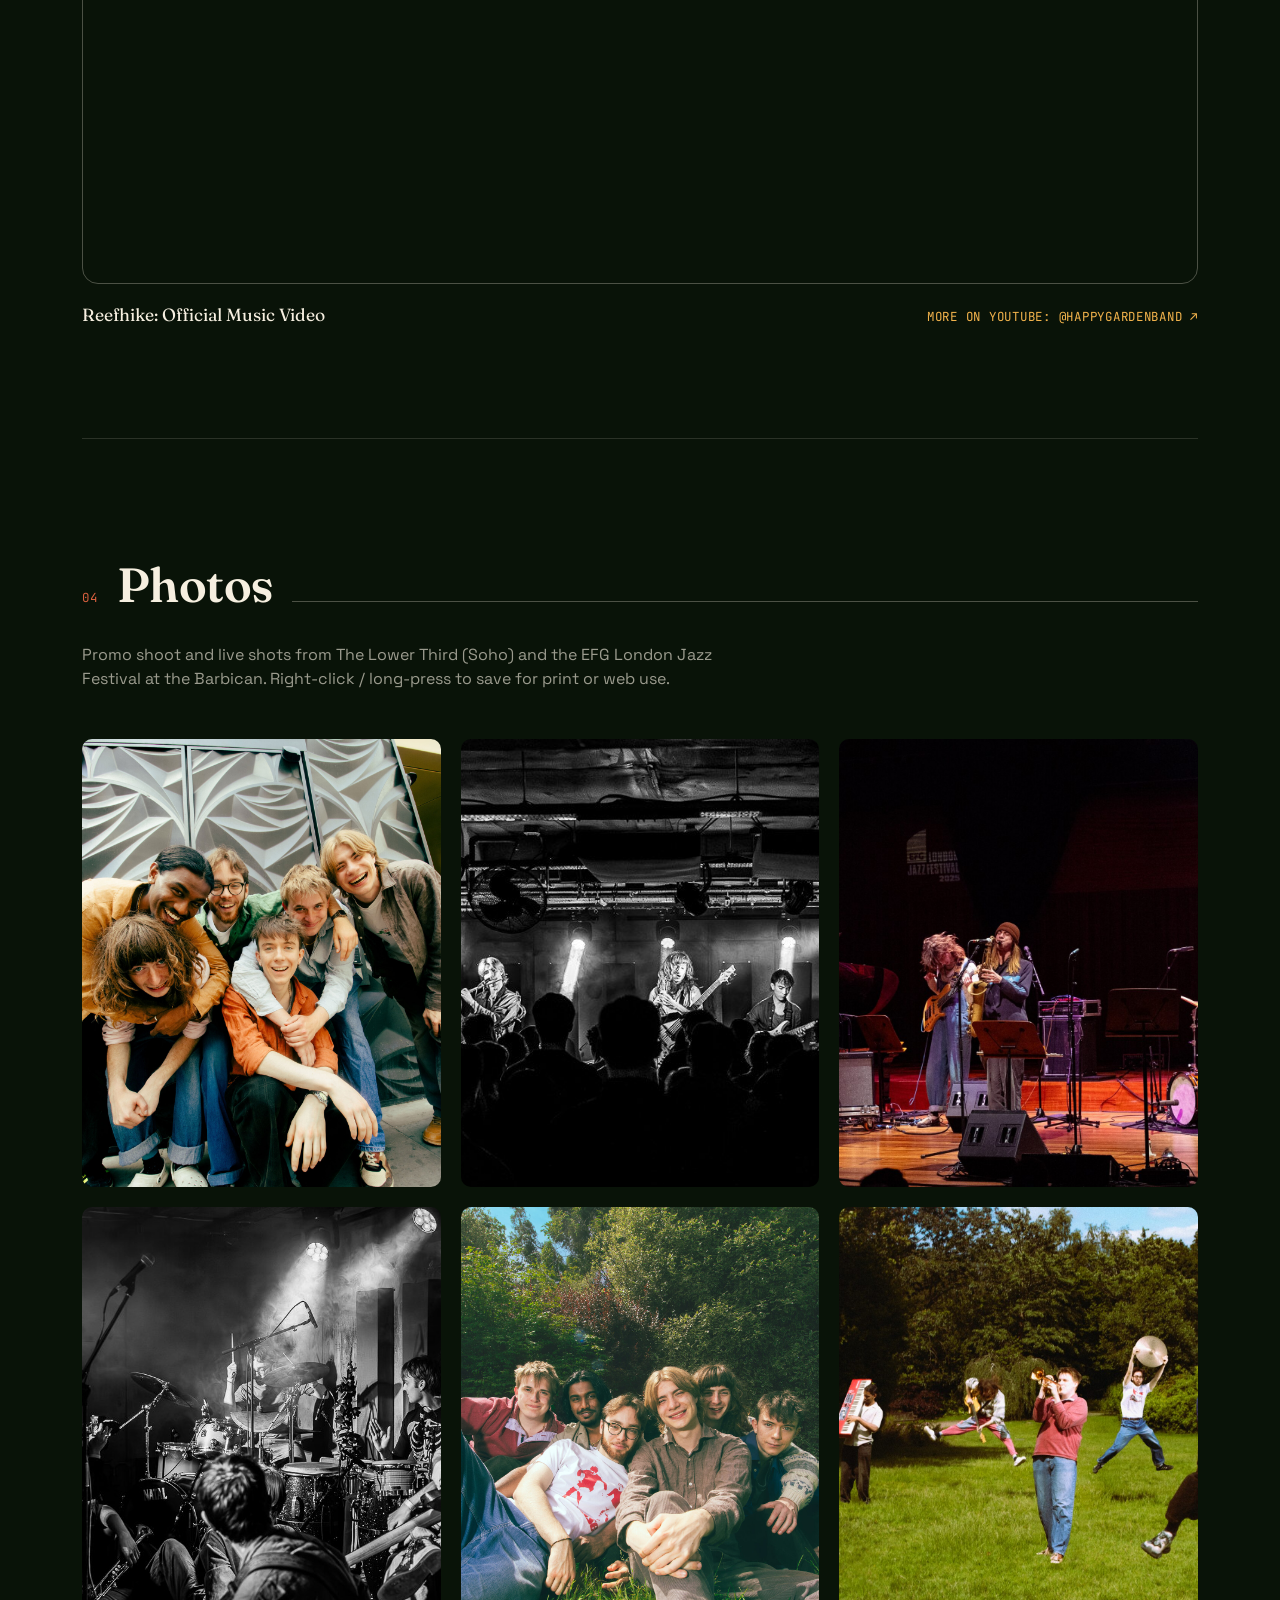
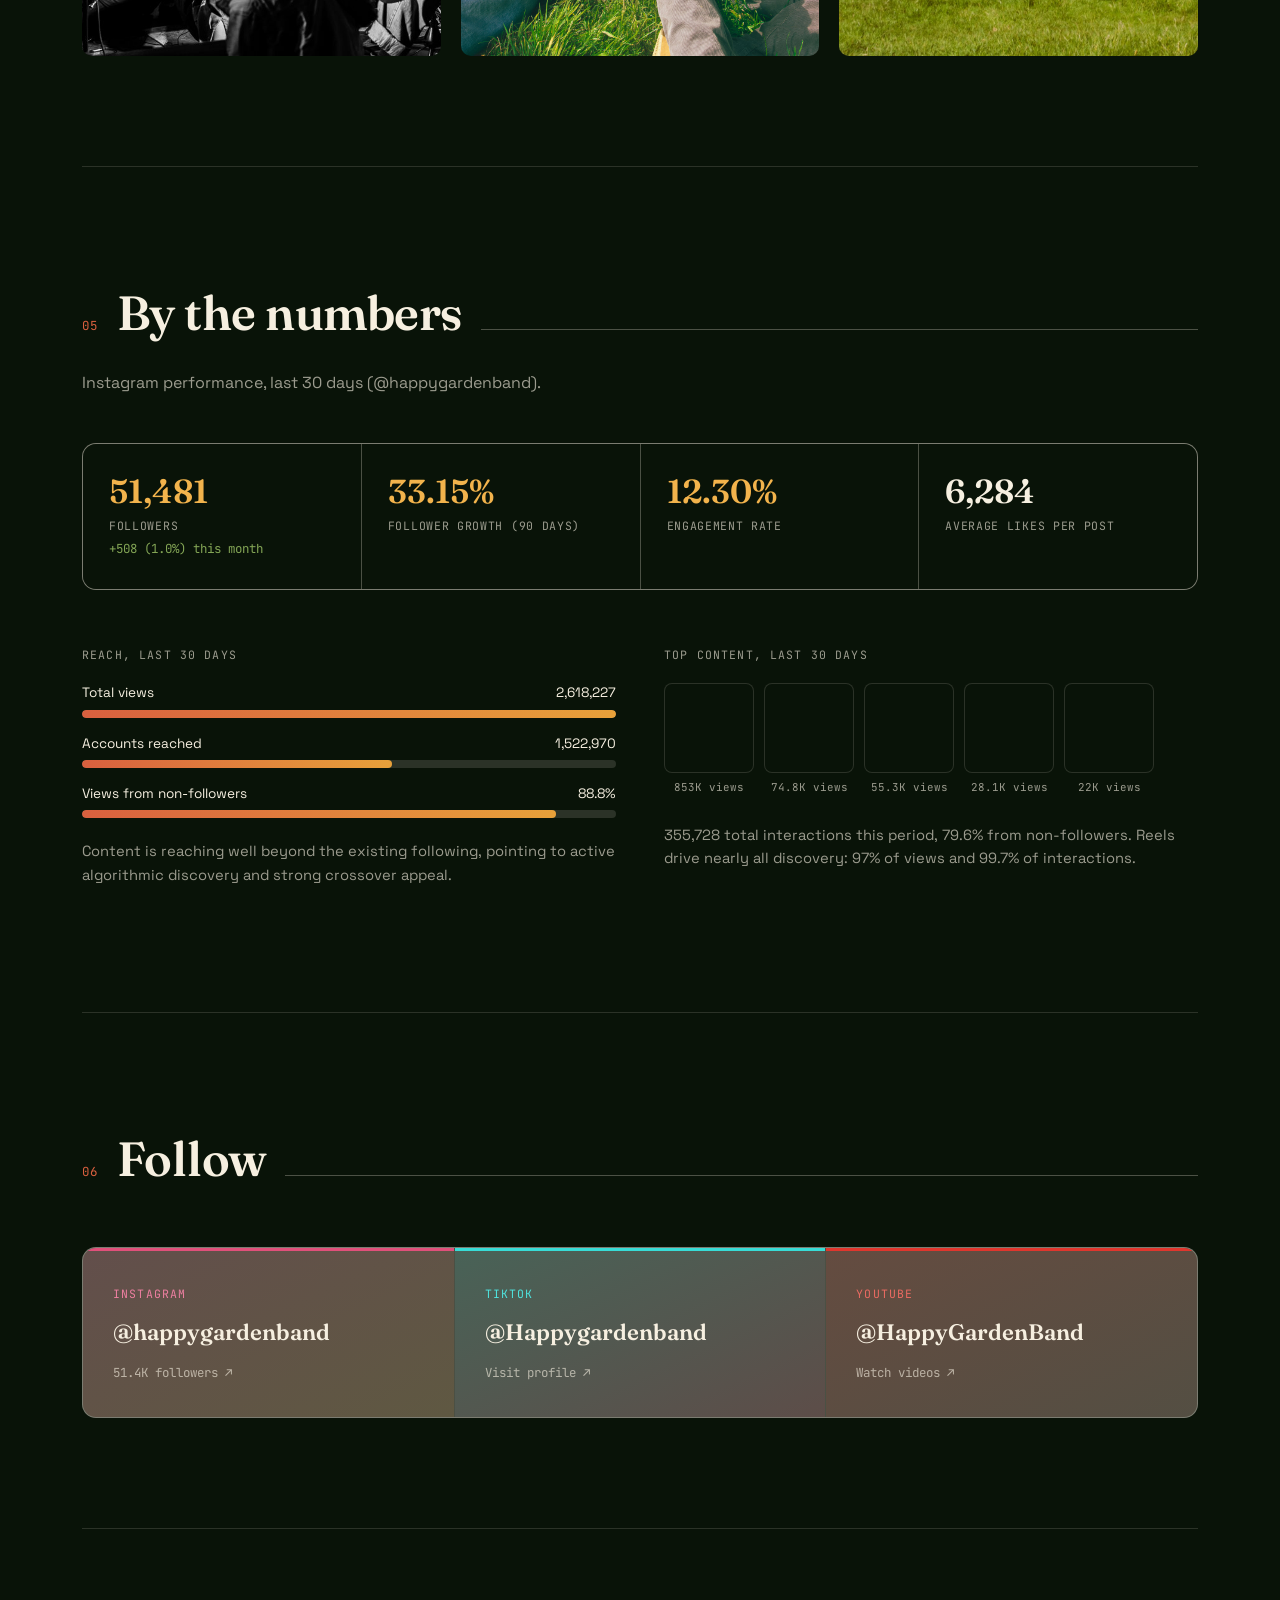
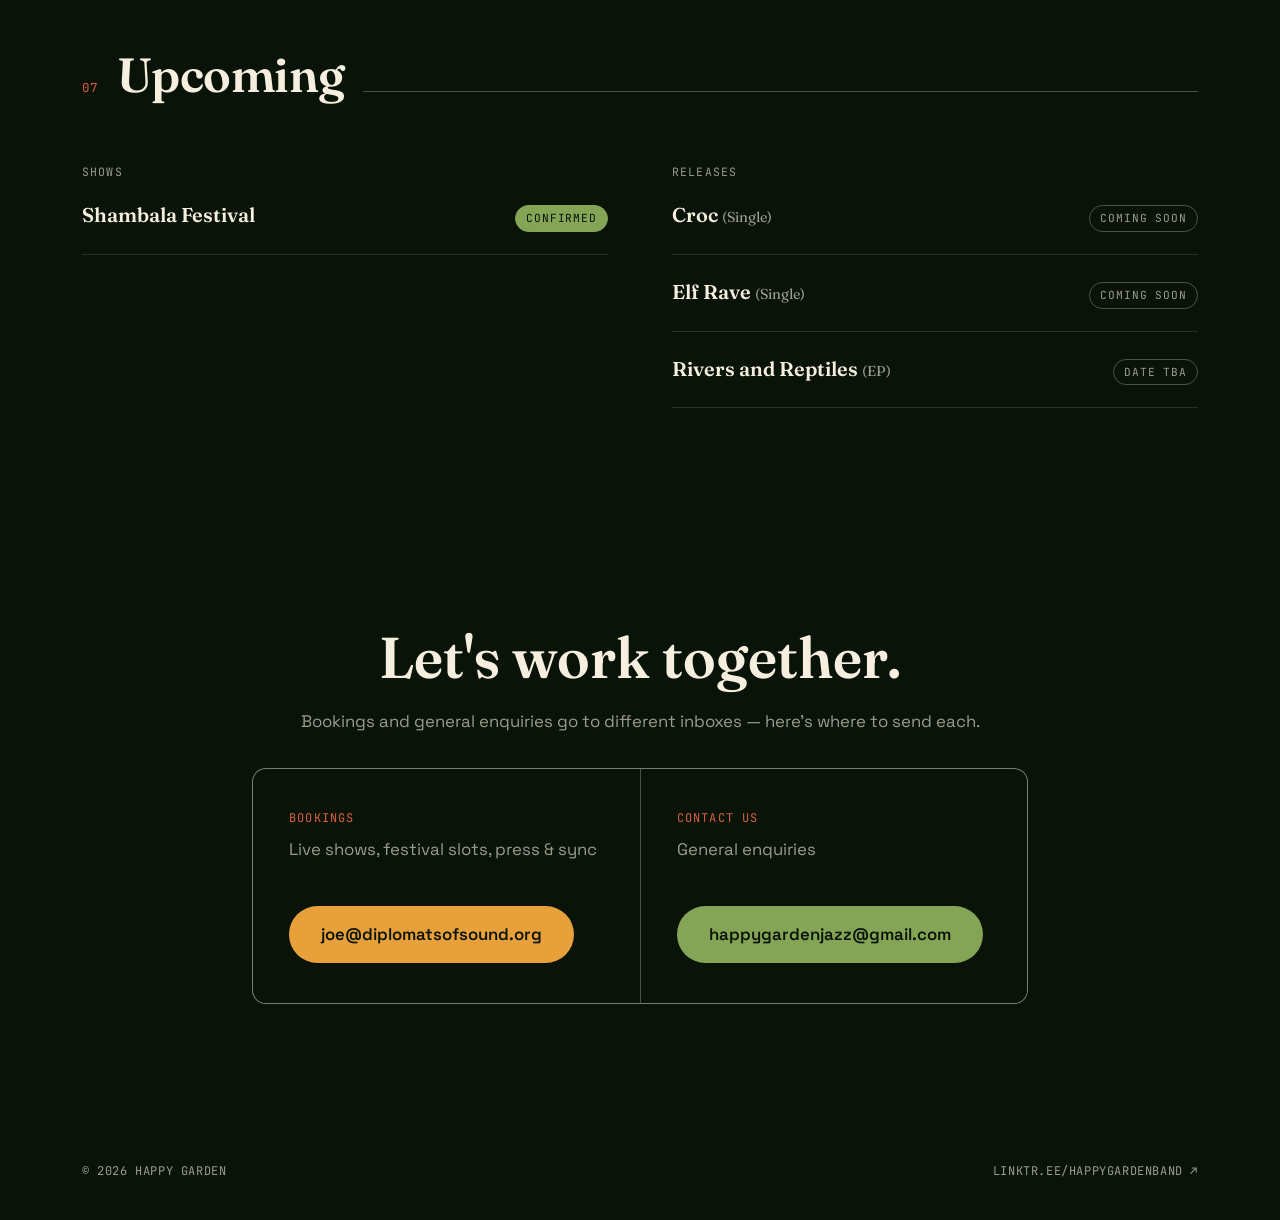
==== commit c97a11ed: "Update index.html" ====
--- a/index.html
+++ b/index.html
@@ -541,7 +541,7 @@
   <div class="hero-scrim"></div>
   <div class="hero-content">
     <p class="hero-eyebrow">Electronic Press Kit · London, UK</p>
-    <h1>Happy&nbsp;Garden</h1>
+    <h1>HAPPY&nbsp;GARDEN</h1>
     <p class="hero-tagline">A six-piece <em>growing something loud</em> in the London jazz scene, with afrobeat grooves, jungle breaks and grungy rock folded into joyful, colour-soaked live shows.</p>
     <div class="hero-meta">
       <span>Sextet</span>
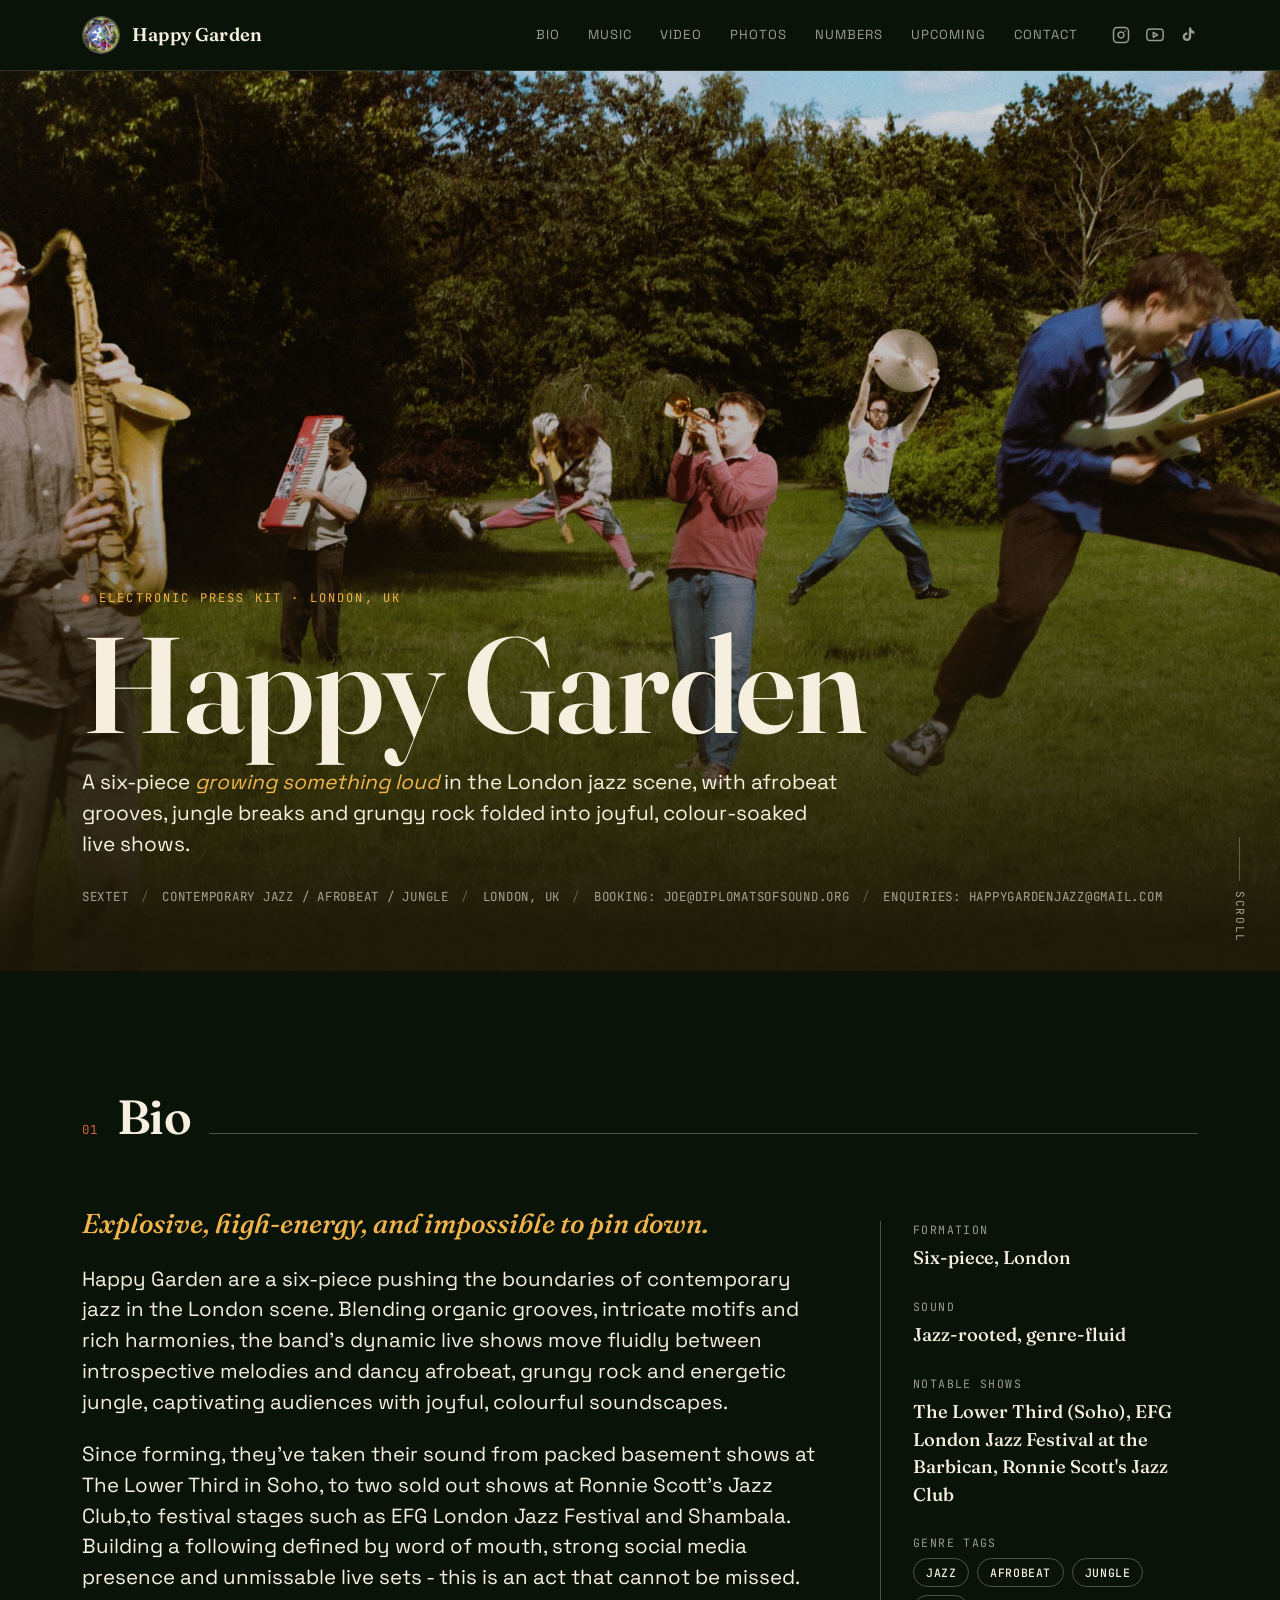
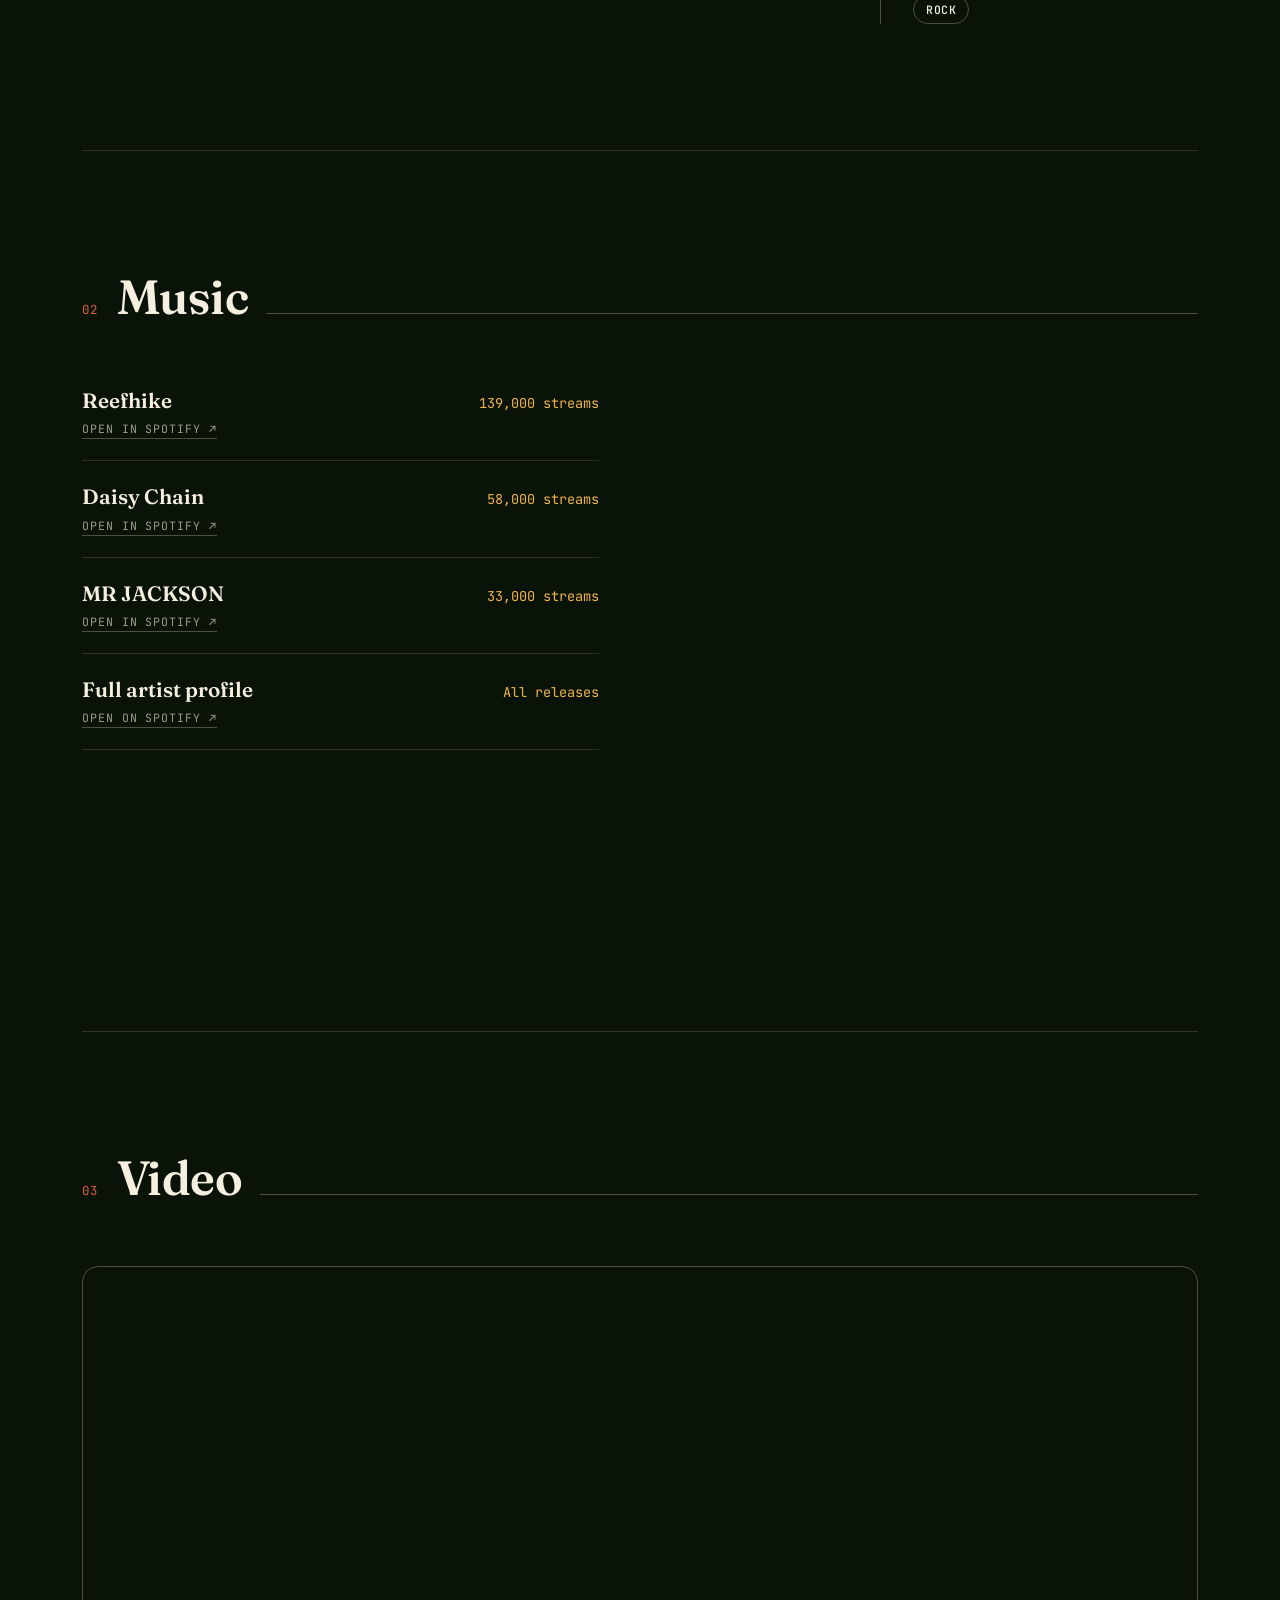
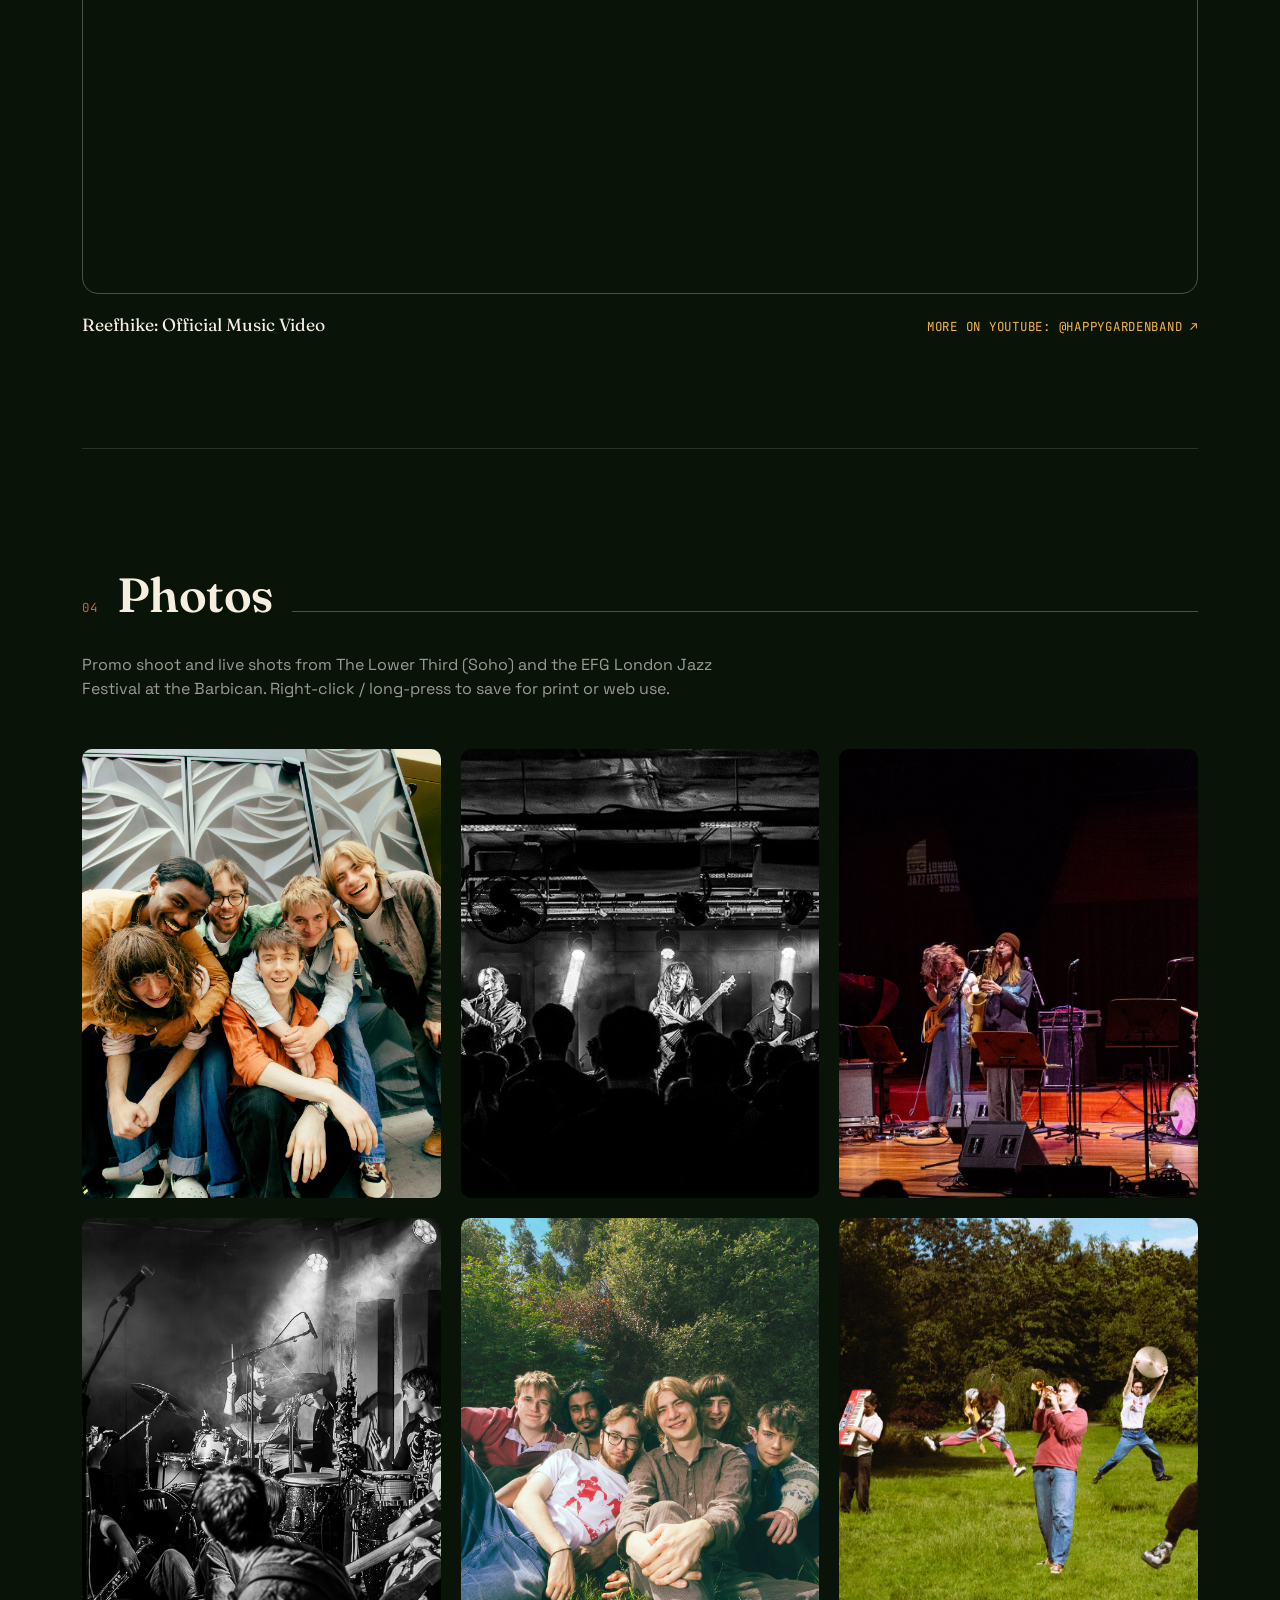
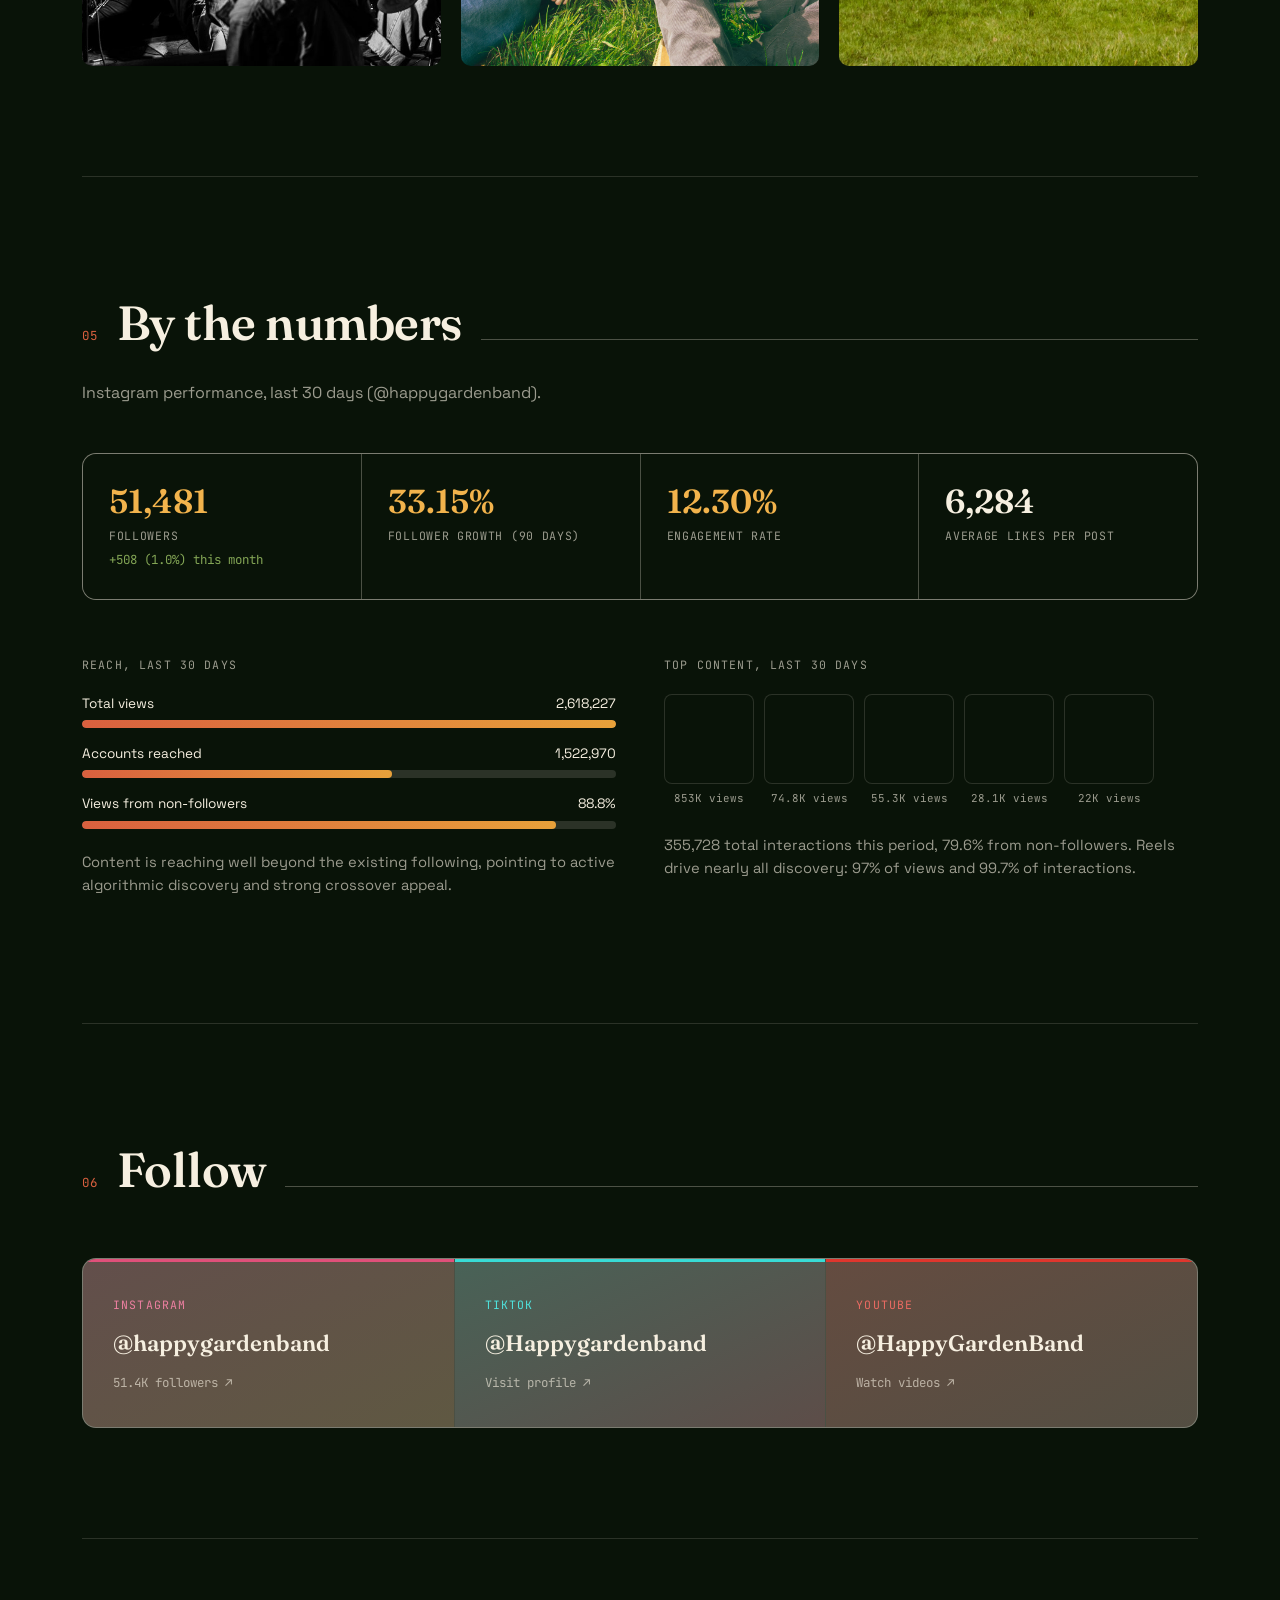
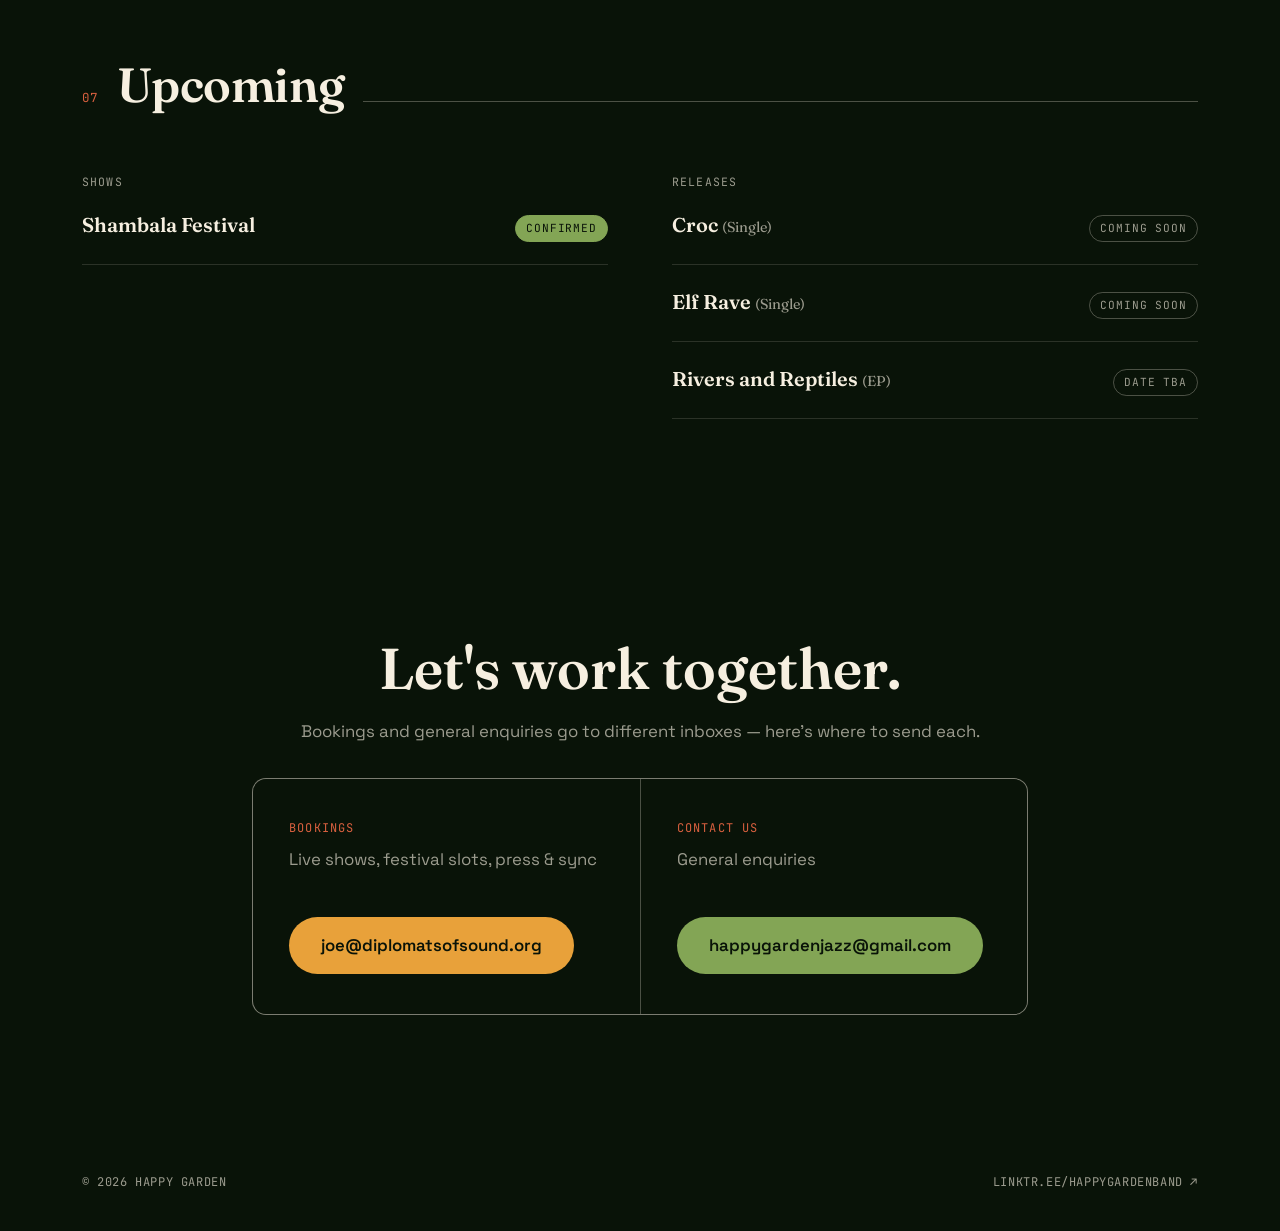
==== commit fad55e78: "Add files via upload" ====
--- a/index.html
+++ b/index.html
@@ -4,7 +4,7 @@
 <meta charset="UTF-8">
 <meta name="viewport" content="width=device-width, initial-scale=1.0">
 <title>Happy Garden: Electronic Press Kit</title>
-<meta name="description" content="Happy Garden, a London sextet blending jazz, afrobeat, jungle and rock. Press kit, music, photos and booking info.">
+<meta name="description" content="HAPPY GARDEN, a London sextet blending jazz, afrobeat, jungle and rock. Press kit, music, photos and booking info.">
 
 <link rel="preconnect" href="https://fonts.googleapis.com">
 <link rel="preconnect" href="https://fonts.gstatic.com" crossorigin>
@@ -73,11 +73,26 @@
     padding: 16px 32px;
     max-width: 1180px; margin:0 auto;
   }
+  .nav-brand{
+    display:flex; align-items:center; gap: 12px;
+    text-decoration:none; color: inherit;
+  }
+  .nav-logo{
+    width: 38px; height: 38px;
+    border-radius: 50%;
+    object-fit: cover;
+    display:block;
+    border: 1px solid var(--line-strong);
+    background: var(--soil-2);
+  }
   .nav-mark{
     font-family: var(--display);
     font-weight: 600;
     font-size: 1.15rem;
     letter-spacing: 0.01em;
+  }
+  .nav-right{
+    display:flex; align-items:center; gap: 34px;
   }
   .nav-links{
     display:flex; gap: 28px;
@@ -89,7 +104,61 @@
   .nav-links a{ text-decoration:none; color: var(--muted); transition: color .2s; }
   .nav-links a:hover{ color: var(--marigold-bright); }
   .nav-links li{ display:block; }
-  @media (max-width: 720px){ .nav-links{ display:none; } }
+
+  .nav-socials{
+    display:flex; align-items:center; gap: 16px;
+  }
+  .nav-socials a{
+    color: var(--muted);
+    display:flex; align-items:center; justify-content:center;
+    transition: color .2s, transform .2s;
+  }
+  .nav-socials a:hover{ color: var(--marigold-bright); transform: translateY(-1px); }
+  .nav-socials svg{ width: 18px; height: 18px; display:block; }
+
+  .nav-toggle{
+    display:none;
+    flex-direction: column;
+    justify-content:center;
+    align-items:center;
+    gap: 5px;
+    width: 38px; height: 38px;
+    background: transparent;
+    border: 1px solid var(--line-strong);
+    border-radius: 8px;
+    cursor: pointer;
+    padding: 0;
+    flex: 0 0 auto;
+  }
+  .nav-toggle span{
+    display:block; width: 16px; height: 2px; background: var(--paper);
+    transition: transform .25s ease, opacity .2s ease;
+  }
+  .nav-toggle[aria-expanded="true"] span:nth-child(1){ transform: translateY(7px) rotate(45deg); }
+  .nav-toggle[aria-expanded="true"] span:nth-child(2){ opacity: 0; }
+  .nav-toggle[aria-expanded="true"] span:nth-child(3){ transform: translateY(-7px) rotate(-45deg); }
+
+  @media (max-width: 880px){
+    .nav-toggle{ display:flex; }
+    .nav-right{ gap: 14px; }
+    .nav-links{
+      display:flex; flex-direction:column;
+      position: absolute; top: 100%; left:0; right:0;
+      background: var(--soil);
+      border-bottom: 1px solid var(--line-strong);
+      padding: 6px 24px 18px;
+      gap: 2px;
+      max-height: 0; overflow:hidden; opacity: 0; pointer-events:none;
+      transition: max-height .3s ease, opacity .2s ease;
+    }
+    .nav-links.open{ max-height: 420px; opacity: 1; pointer-events:auto; }
+    .nav-links li{ width:100%; }
+    .nav-links a{ display:block; padding: 13px 0; border-bottom: 1px solid var(--line); font-size: 0.9rem; }
+  }
+  @media (max-width: 400px){
+    .nav-mark{ display:none; }
+    .nav-inner{ padding: 12px 18px; }
+  }
 
   /* ---------- hero ---------- */
   .hero{
@@ -116,6 +185,10 @@
     width:100%;
     padding: 0 32px 64px;
     max-width: 1180px; margin: 0 auto;
+  }
+  @media (max-width: 720px){
+    .hero-content{ padding: 0 22px 48px; }
+    .hero h1{ line-height: 0.95; }
   }
   .hero-eyebrow{
     font-family: var(--mono);
@@ -174,6 +247,12 @@
   /* ---------- section scaffolding ---------- */
   section{ padding: 110px 0; border-bottom: 1px solid var(--line); position: relative;}
   section:last-of-type{ border-bottom:none; }
+  @media (max-width: 720px){
+    .wrap{ padding: 0 22px; }
+    section{ padding: 64px 0; }
+    .section-head{ margin-bottom: 32px; }
+    .section-sub{ margin: -16px 0 32px; }
+  }
   .section-head{
     display:flex; align-items:baseline; gap: 18px;
     margin-bottom: 52px;
@@ -363,6 +442,8 @@
   @media (max-width: 860px){ .stats-top{ grid-template-columns: repeat(2,1fr); } }
 
   .stats-bottom{ display:grid; grid-template-columns: 1fr 1fr; gap: 48px; }
+  .stats-bottom > div{ min-width: 0; }
+  .bio-grid > *, .music-layout > *, .upcoming-grid > *{ min-width: 0; }
   .breakdown-title{
     font-family: var(--mono); font-size: 0.72rem; text-transform:uppercase; letter-spacing:0.1em;
     color: var(--muted); margin-bottom: 20px;
@@ -374,7 +455,11 @@
   .reach-note{
     font-size: 0.92rem; color: var(--muted); margin-top: 22px; line-height:1.6;
   }
-  .top-content-strip{ display:flex; gap:10px; margin-top:18px; overflow-x:auto; padding-bottom: 6px;}
+  .top-content-strip{ display:flex; gap:10px; margin-top:18px; overflow-x:auto; padding-bottom: 6px; scroll-snap-type: x proximity; -webkit-overflow-scrolling: touch; }
+  .tc-item{ scroll-snap-align: start; }
+  @media (max-width: 600px){
+    .stat-card{ padding: 22px 18px; }
+  }
   .tc-item{ flex: 0 0 90px; }
   .tc-item .tc-thumb{ width:90px; height:90px; border-radius:8px; background: var(--soil-2); border:1px solid var(--line); display:flex; align-items:center; justify-content:center; font-family:var(--mono); font-size:0.7rem; color: var(--marigold-bright); }
   .tc-item .tc-views{ font-family:var(--mono); font-size:0.68rem; color: var(--muted); margin-top:6px; text-align:center; }
@@ -522,16 +607,35 @@
 
 <nav class="nav">
   <div class="nav-inner">
-    <div class="nav-mark">Happy Garden</div>
-    <ul class="nav-links">
-      <li><a href="#bio">Bio</a></li>
-      <li><a href="#music">Music</a></li>
-      <li><a href="#video">Video</a></li>
-      <li><a href="#photos">Photos</a></li>
-      <li><a href="#stats">Numbers</a></li>
-      <li><a href="#upcoming">Upcoming</a></li>
-      <li><a href="#booking">Contact</a></li>
-    </ul>
+    <a href="#" class="nav-brand">
+      <img class="nav-logo" src="images/logo.png" alt="Happy Garden logo">
+      <span class="nav-mark">Happy Garden</span>
+    </a>
+    <div class="nav-right">
+      <ul class="nav-links" id="navLinks">
+        <li><a href="#bio">Bio</a></li>
+        <li><a href="#music">Music</a></li>
+        <li><a href="#video">Video</a></li>
+        <li><a href="#photos">Photos</a></li>
+        <li><a href="#stats">Numbers</a></li>
+        <li><a href="#upcoming">Upcoming</a></li>
+        <li><a href="#booking">Contact</a></li>
+      </ul>
+      <div class="nav-socials">
+        <a href="https://www.instagram.com/happygardenband/" target="_blank" rel="noopener" aria-label="Instagram">
+          <svg viewBox="0 0 24 24" fill="none" stroke="currentColor" stroke-width="2" stroke-linecap="round" stroke-linejoin="round"><rect x="2" y="2" width="20" height="20" rx="5" ry="5"></rect><path d="M16 11.37A4 4 0 1 1 12.63 8 4 4 0 0 1 16 11.37z"></path><line x1="17.5" y1="6.5" x2="17.51" y2="6.5"></line></svg>
+        </a>
+        <a href="https://www.youtube.com/@happygardenband" target="_blank" rel="noopener" aria-label="YouTube">
+          <svg viewBox="0 0 24 24" fill="none" stroke="currentColor" stroke-width="2" stroke-linecap="round" stroke-linejoin="round"><path d="M22.54 6.42a2.78 2.78 0 0 0-1.94-2C18.88 4 12 4 12 4s-6.88 0-8.6.46a2.78 2.78 0 0 0-1.94 2A29 29 0 0 0 1 11.75a29 29 0 0 0 .46 5.33A2.78 2.78 0 0 0 3.4 19c1.72.46 8.6.46 8.6.46s6.88 0 8.6-.46a2.78 2.78 0 0 0 1.94-2 29 29 0 0 0 .46-5.25 29 29 0 0 0-.46-5.33z"></path><polygon points="9.75 15.02 15.5 11.75 9.75 8.48 9.75 15.02"></polygon></svg>
+        </a>
+        <a href="https://www.tiktok.com/@happygardenband" target="_blank" rel="noopener" aria-label="TikTok">
+          <svg viewBox="0 0 24 24" fill="currentColor"><path d="M16.6 5.82c-1.02-.9-1.66-2.2-1.66-3.65v-.17h-3.09v12.4a2.592 2.592 0 0 1-2.59 2.5c-1.42 0-2.6-1.16-2.6-2.6 0-1.72 1.66-3.01 3.37-2.48V8.66c-3.45-.46-6.47 2.22-6.47 5.64 0 3.33 2.76 5.7 5.69 5.7 3.14 0 5.69-2.55 5.69-5.7V9.01a7.35 7.35 0 0 0 4.3 1.38V7.3a4.28 4.28 0 0 1-2.64-1.48z"></path></svg>
+        </a>
+      </div>
+      <button class="nav-toggle" id="navToggle" type="button" aria-label="Open menu" aria-expanded="false" aria-controls="navLinks">
+        <span></span><span></span><span></span>
+      </button>
+    </div>
   </div>
 </nav>
 
@@ -541,7 +645,7 @@
   <div class="hero-scrim"></div>
   <div class="hero-content">
     <p class="hero-eyebrow">Electronic Press Kit · London, UK</p>
-    <h1>HAPPY&nbsp;GARDEN</h1>
+    <h1>Happy Garden</h1>
     <p class="hero-tagline">A six-piece <em>growing something loud</em> in the London jazz scene, with afrobeat grooves, jungle breaks and grungy rock folded into joyful, colour-soaked live shows.</p>
     <div class="hero-meta">
       <span>Sextet</span>
@@ -832,5 +936,22 @@
   </footer>
 </div>
 
+<script>
+  (function(){
+    var navToggle = document.getElementById('navToggle');
+    var navLinks = document.getElementById('navLinks');
+    if(!navToggle || !navLinks) return;
+    navToggle.addEventListener('click', function(){
+      var isOpen = navLinks.classList.toggle('open');
+      navToggle.setAttribute('aria-expanded', isOpen ? 'true' : 'false');
+    });
+    navLinks.querySelectorAll('a').forEach(function(a){
+      a.addEventListener('click', function(){
+        navLinks.classList.remove('open');
+        navToggle.setAttribute('aria-expanded', 'false');
+      });
+    });
+  })();
+</script>
 </body>
 </html>
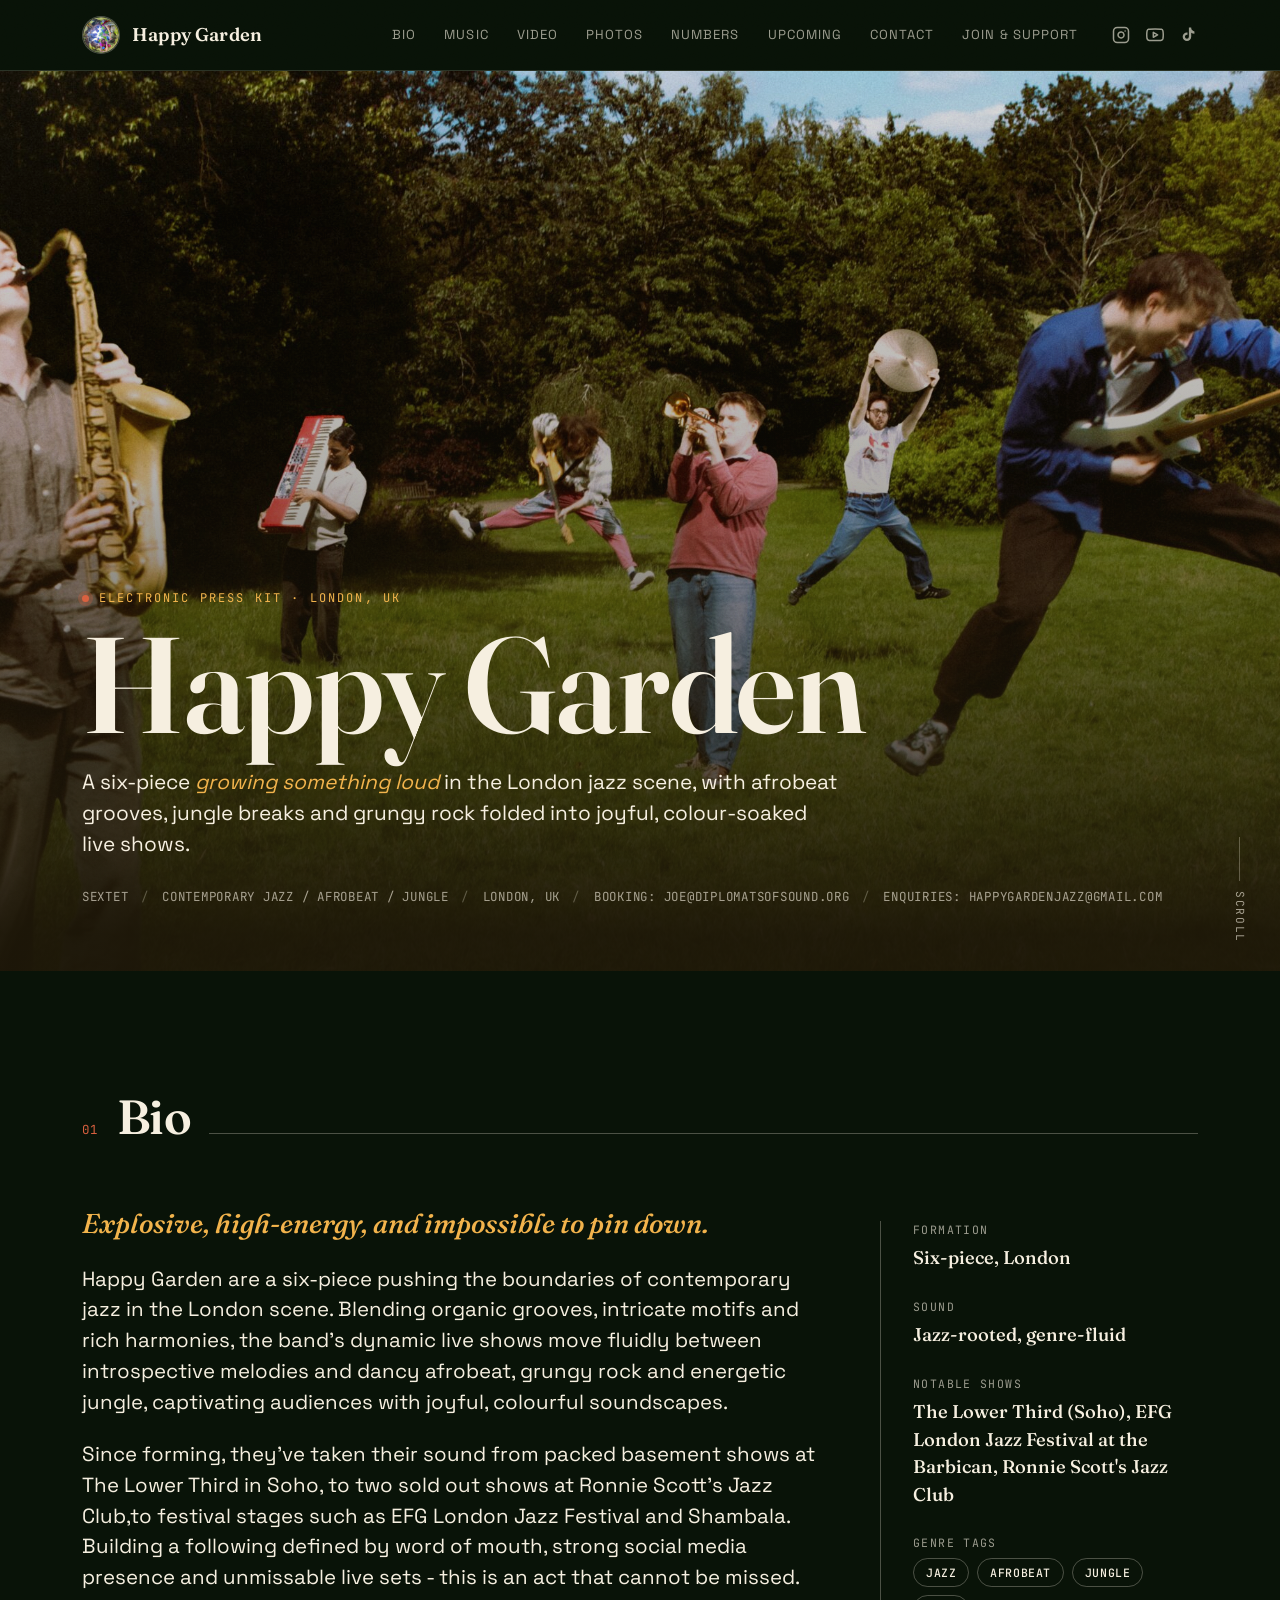
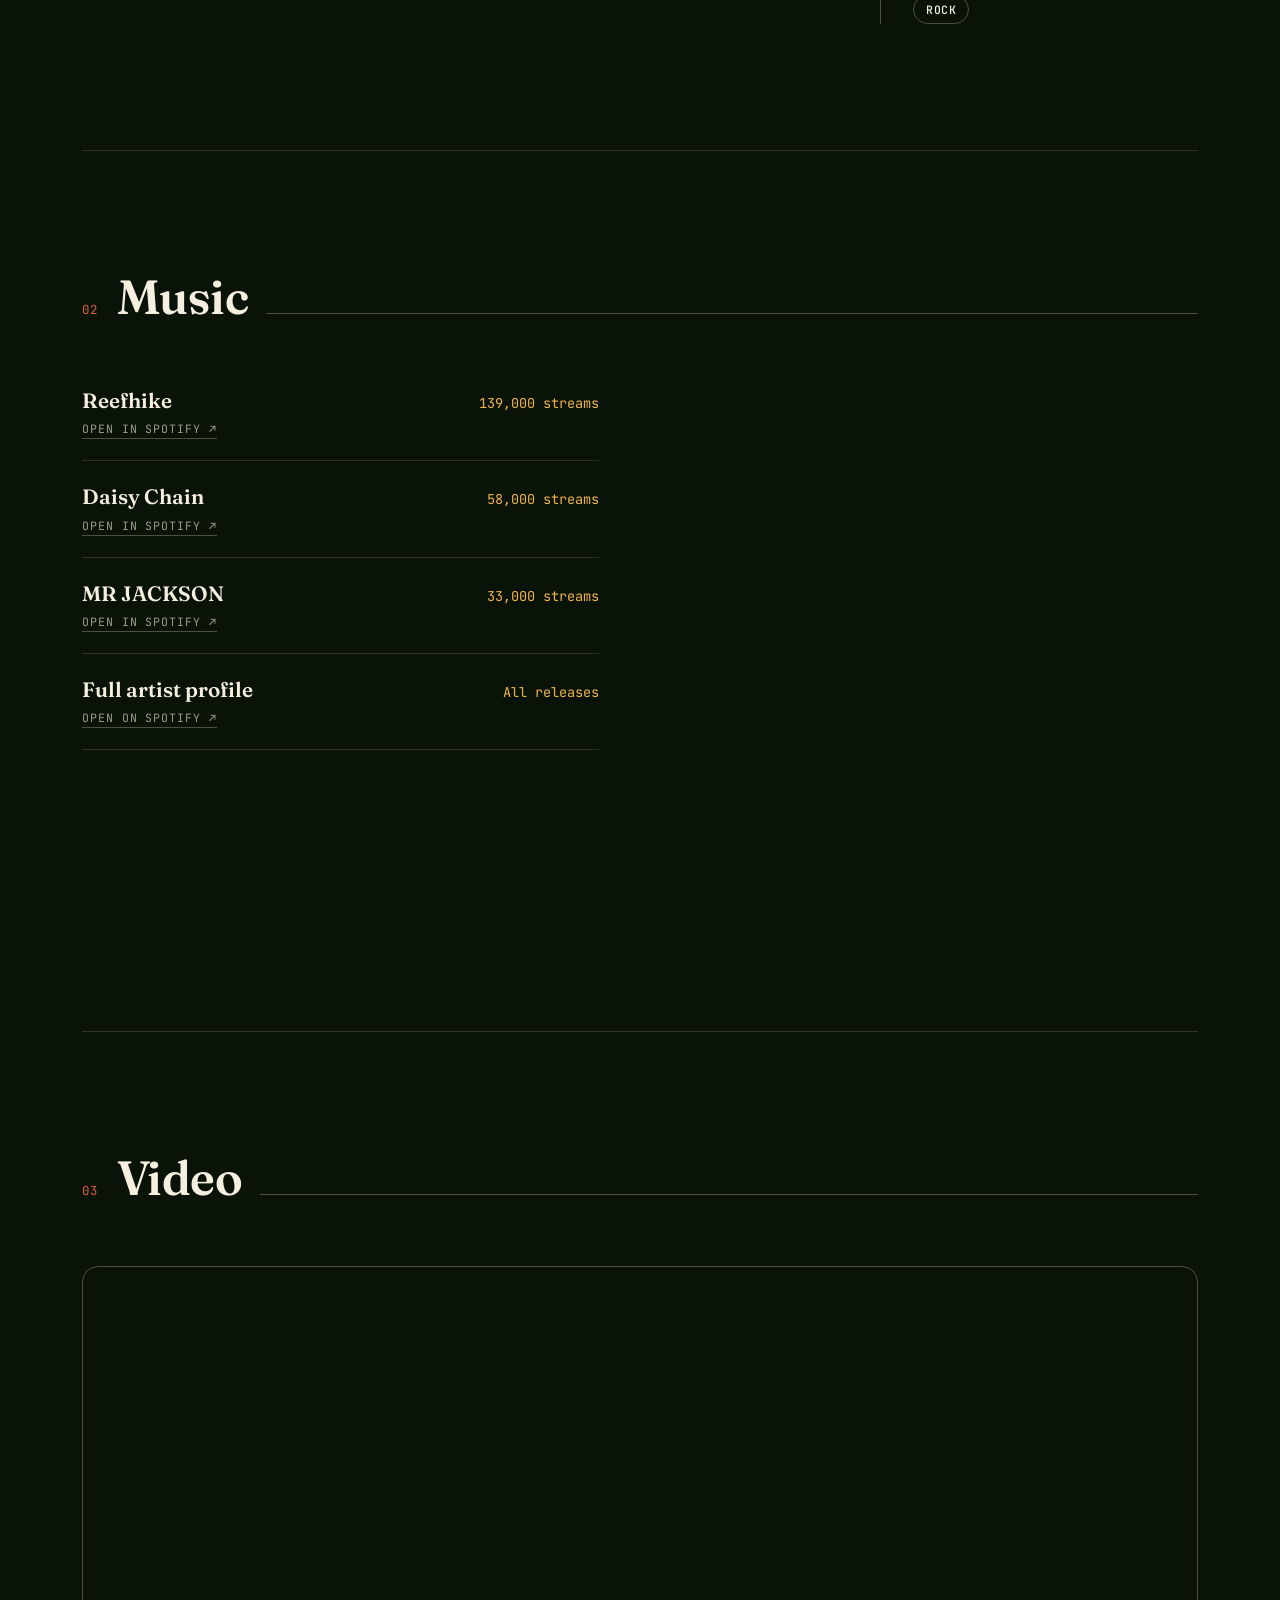
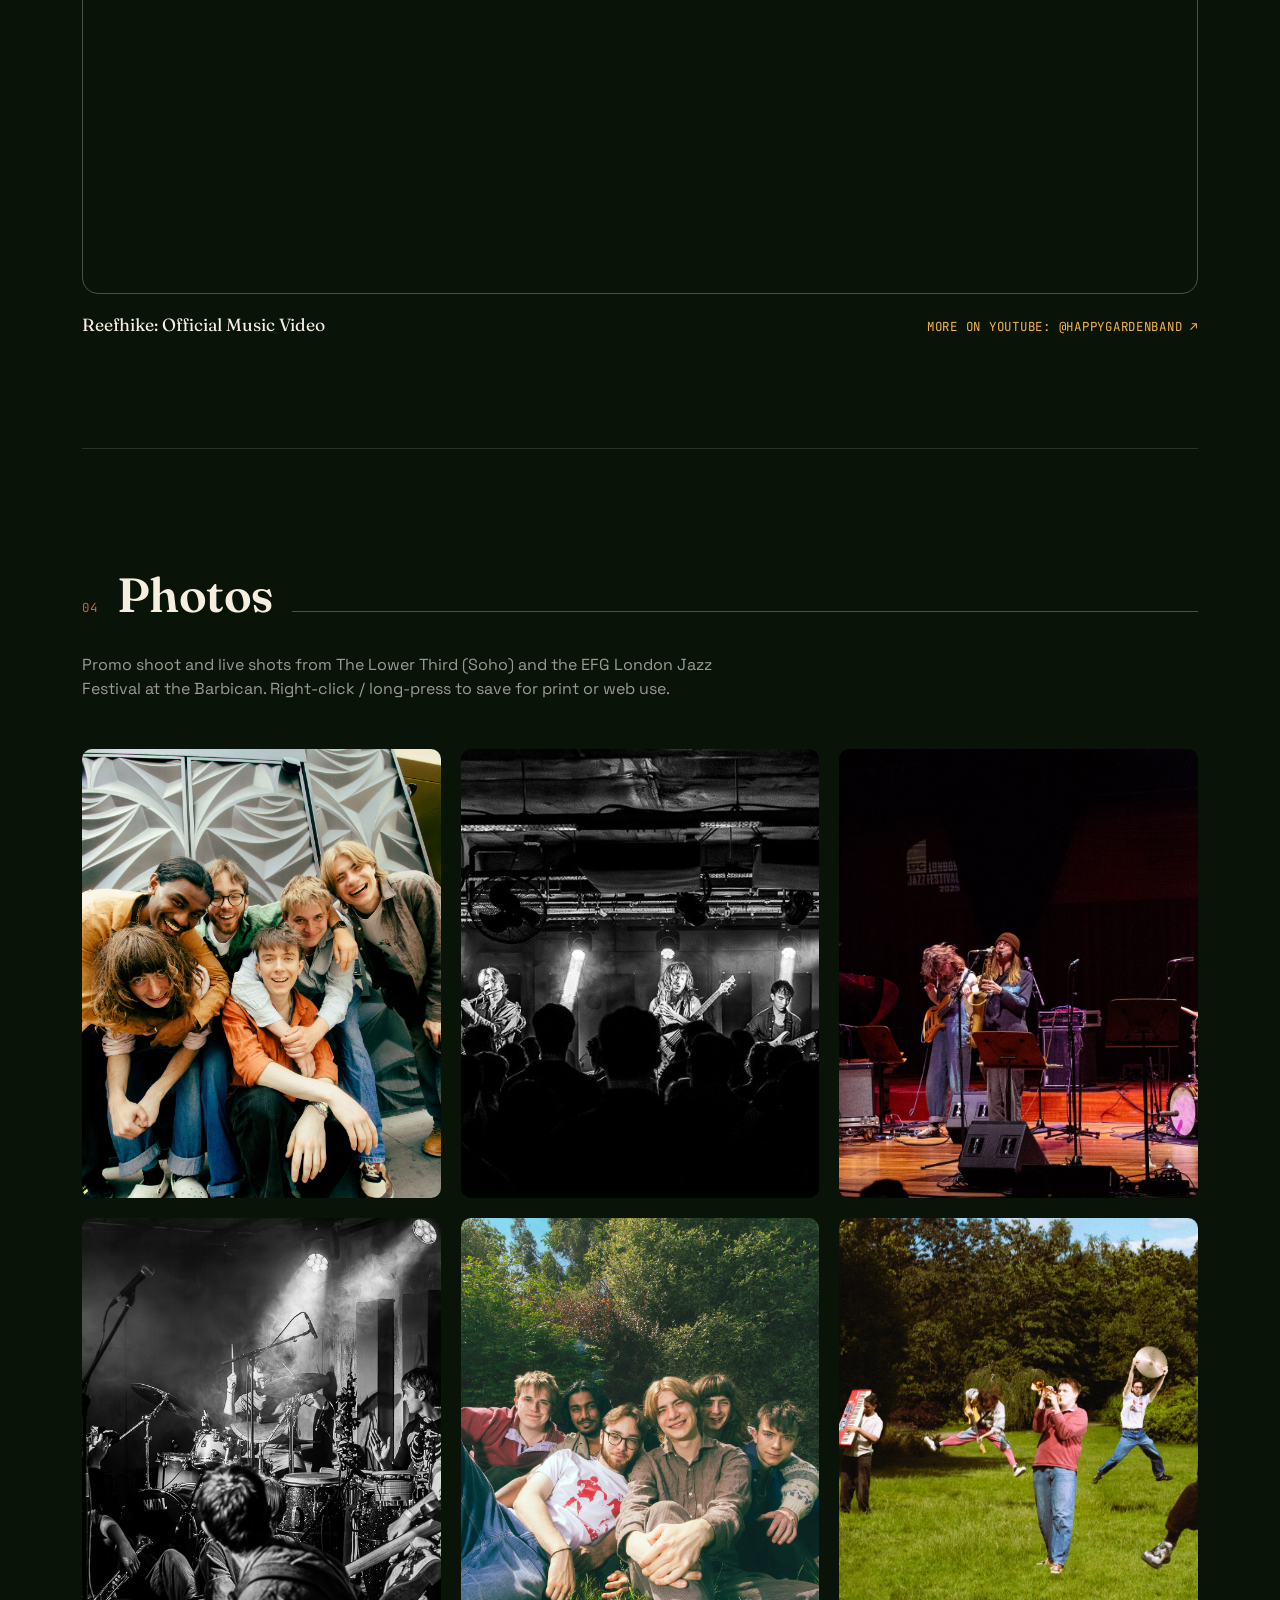
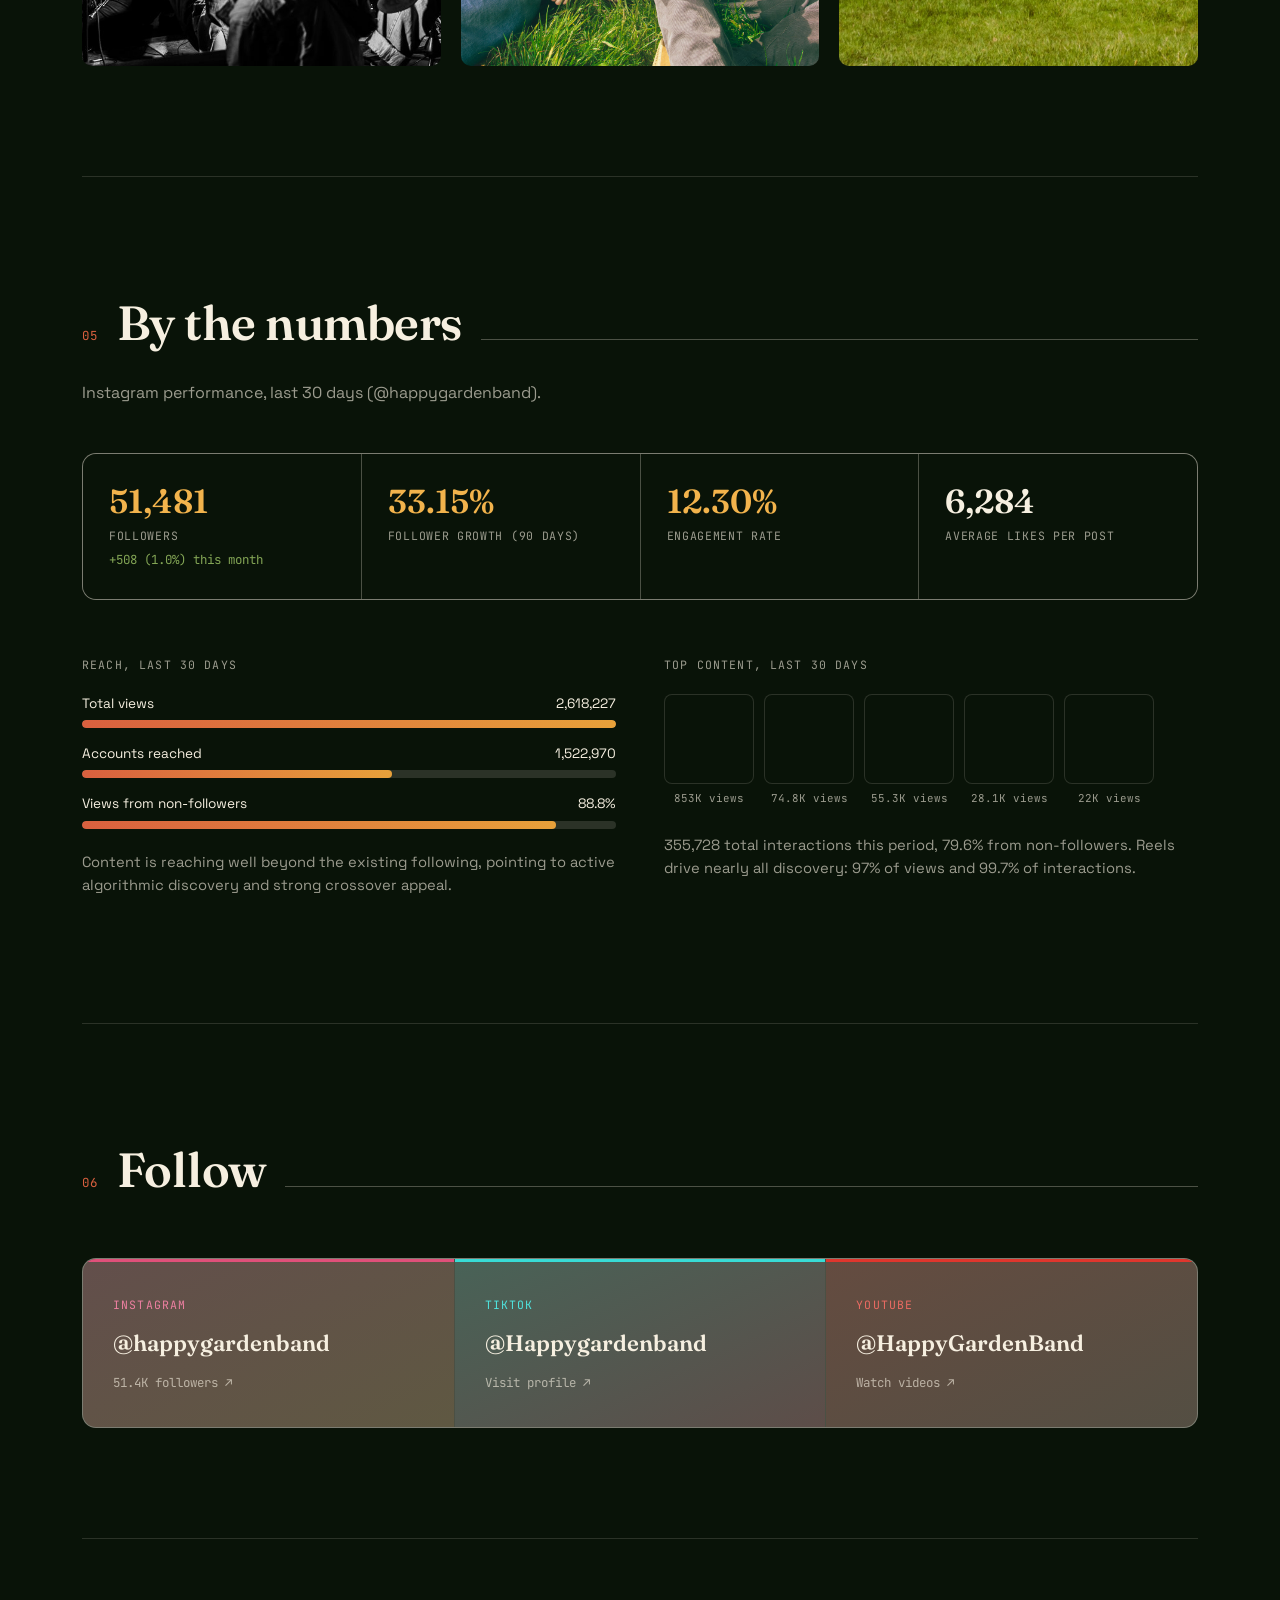
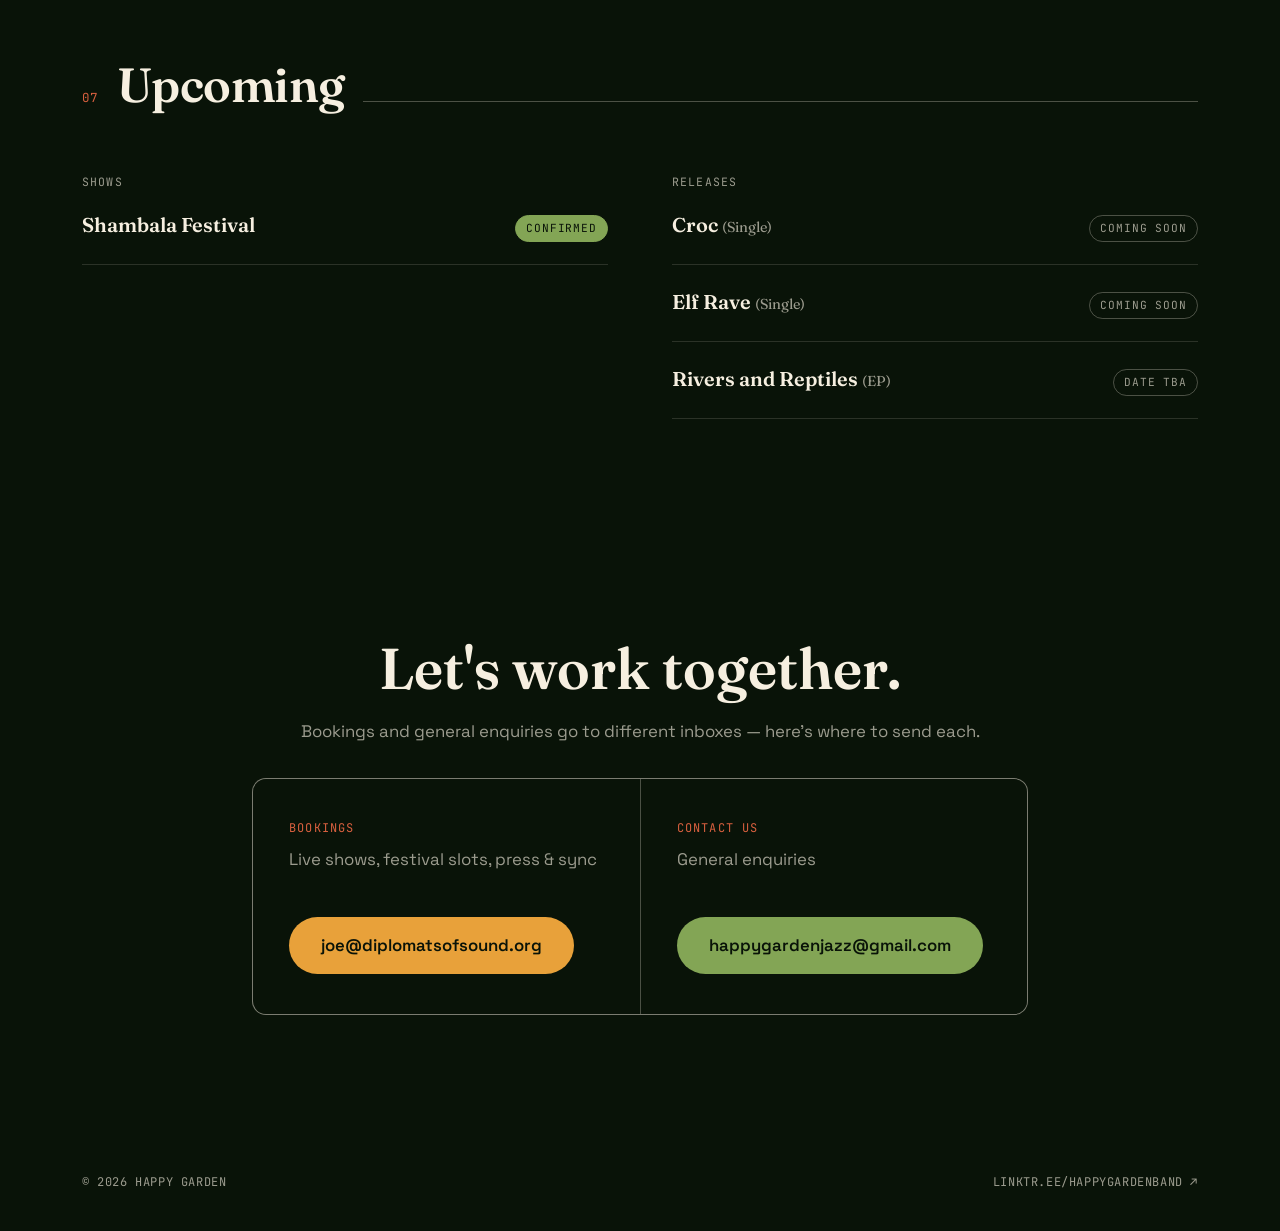
==== commit d8ac8588: "Updated to version 1.5 Join and support page - mail list and shop" ====
--- a/index.html
+++ b/index.html
@@ -10,596 +10,7 @@
 <link rel="preconnect" href="https://fonts.gstatic.com" crossorigin>
 <link href="https://fonts.googleapis.com/css2?family=Fraunces:ital,opsz,wght@0,9..144,300;0,9..144,500;0,9..144,600;0,9..144,700;1,9..144,500&family=Space+Grotesk:wght@400;500;600;700&family=JetBrains+Mono:wght@400;500&display=swap" rel="stylesheet">
 
-<style>
-  :root{
-    --soil: #091308;
-    --soil-2: #091308;
-    --paper: #f6efe0;
-    --marigold: #e8a13a;
-    --marigold-bright: #f2b34c;
-    --leaf: #5c7a3f;
-    --leaf-bright: #83a555;
-    --coral: #d9603f;
-    --line: rgba(246,239,224,0.14);
-    --line-strong: rgba(246,239,224,0.28);
-    --muted: rgba(246,239,224,0.62);
-    --display: 'Fraunces', serif;
-    --body: 'Space Grotesk', sans-serif;
-    --mono: 'JetBrains Mono', monospace;
-  }
-
-  *{ box-sizing: border-box; }
-  html{ scroll-behavior: smooth; }
-  body{
-    margin:0;
-    background: var(--soil);
-    color: var(--paper);
-    font-family: var(--body);
-    line-height: 1.5;
-    -webkit-font-smoothing: antialiased;
-  }
-  img{ max-width:100%; display:block; }
-
-  ::selection{ background: var(--marigold); color: var(--soil); }
-
-  a{ color: inherit; }
-
-  .wrap{
-    max-width: 1180px;
-    margin: 0 auto;
-    padding: 0 32px;
-  }
-
-  /* ---------- texture / grain ---------- */
-  .grain{
-    position: fixed;
-    inset: 0;
-    pointer-events: none;
-    z-index: 200;
-    opacity: 0.05;
-    mix-blend-mode: overlay;
-    background-image: url("data:image/svg+xml,%3Csvg xmlns='http://www.w3.org/2000/svg' width='120' height='120'%3E%3Cfilter id='n'%3E%3CfeTurbulence type='fractalNoise' baseFrequency='0.9' numOctaves='2' stitchTiles='stitch'/%3E%3C/filter%3E%3Crect width='100%25' height='100%25' filter='url(%23n)'/%3E%3C/svg%3E");
-  }
-
-  /* ---------- nav ---------- */
-  .nav{
-    position: sticky; top:0; z-index: 100;
-    background: rgba(9,19,8,0.86);
-    backdrop-filter: blur(10px);
-    border-bottom: 1px solid var(--line);
-  }
-  .nav-inner{
-    display:flex; align-items:center; justify-content:space-between;
-    padding: 16px 32px;
-    max-width: 1180px; margin:0 auto;
-  }
-  .nav-brand{
-    display:flex; align-items:center; gap: 12px;
-    text-decoration:none; color: inherit;
-  }
-  .nav-logo{
-    width: 38px; height: 38px;
-    border-radius: 50%;
-    object-fit: cover;
-    display:block;
-    border: 1px solid var(--line-strong);
-    background: var(--soil-2);
-  }
-  .nav-mark{
-    font-family: var(--display);
-    font-weight: 600;
-    font-size: 1.15rem;
-    letter-spacing: 0.01em;
-  }
-  .nav-right{
-    display:flex; align-items:center; gap: 34px;
-  }
-  .nav-links{
-    display:flex; gap: 28px;
-    list-style:none; margin:0; padding:0;
-    font-size: 0.82rem;
-    text-transform: uppercase;
-    letter-spacing: 0.08em;
-  }
-  .nav-links a{ text-decoration:none; color: var(--muted); transition: color .2s; }
-  .nav-links a:hover{ color: var(--marigold-bright); }
-  .nav-links li{ display:block; }
-
-  .nav-socials{
-    display:flex; align-items:center; gap: 16px;
-  }
-  .nav-socials a{
-    color: var(--muted);
-    display:flex; align-items:center; justify-content:center;
-    transition: color .2s, transform .2s;
-  }
-  .nav-socials a:hover{ color: var(--marigold-bright); transform: translateY(-1px); }
-  .nav-socials svg{ width: 18px; height: 18px; display:block; }
-
-  .nav-toggle{
-    display:none;
-    flex-direction: column;
-    justify-content:center;
-    align-items:center;
-    gap: 5px;
-    width: 38px; height: 38px;
-    background: transparent;
-    border: 1px solid var(--line-strong);
-    border-radius: 8px;
-    cursor: pointer;
-    padding: 0;
-    flex: 0 0 auto;
-  }
-  .nav-toggle span{
-    display:block; width: 16px; height: 2px; background: var(--paper);
-    transition: transform .25s ease, opacity .2s ease;
-  }
-  .nav-toggle[aria-expanded="true"] span:nth-child(1){ transform: translateY(7px) rotate(45deg); }
-  .nav-toggle[aria-expanded="true"] span:nth-child(2){ opacity: 0; }
-  .nav-toggle[aria-expanded="true"] span:nth-child(3){ transform: translateY(-7px) rotate(-45deg); }
-
-  @media (max-width: 880px){
-    .nav-toggle{ display:flex; }
-    .nav-right{ gap: 14px; }
-    .nav-links{
-      display:flex; flex-direction:column;
-      position: absolute; top: 100%; left:0; right:0;
-      background: var(--soil);
-      border-bottom: 1px solid var(--line-strong);
-      padding: 6px 24px 18px;
-      gap: 2px;
-      max-height: 0; overflow:hidden; opacity: 0; pointer-events:none;
-      transition: max-height .3s ease, opacity .2s ease;
-    }
-    .nav-links.open{ max-height: 420px; opacity: 1; pointer-events:auto; }
-    .nav-links li{ width:100%; }
-    .nav-links a{ display:block; padding: 13px 0; border-bottom: 1px solid var(--line); font-size: 0.9rem; }
-  }
-  @media (max-width: 400px){
-    .nav-mark{ display:none; }
-    .nav-inner{ padding: 12px 18px; }
-  }
-
-  /* ---------- hero ---------- */
-  .hero{
-    position: relative;
-    min-height: 100svh;
-    display:flex;
-    align-items: flex-end;
-    overflow:hidden;
-  }
-  .hero-img{
-    position:absolute; inset:0;
-    width:100%; height:100%;
-    object-fit: cover;
-    object-position: center 30%;
-    filter: grayscale(0.15) contrast(1.08);
-  }
-  .hero-scrim{
-    position:absolute; inset:0;
-    background:
-      linear-gradient(180deg, rgba(28,22,8,0.15) 0%, rgba(28,22,8,0.35) 45%, rgba(28,22,8,0.97) 96%);
-  }
-  .hero-content{
-    position:relative; z-index:2;
-    width:100%;
-    padding: 0 32px 64px;
-    max-width: 1180px; margin: 0 auto;
-  }
-  @media (max-width: 720px){
-    .hero-content{ padding: 0 22px 48px; }
-    .hero h1{ line-height: 0.95; }
-  }
-  .hero-eyebrow{
-    font-family: var(--mono);
-    font-size: 0.75rem;
-    letter-spacing: 0.18em;
-    text-transform: uppercase;
-    color: var(--marigold-bright);
-    margin: 0 0 18px;
-    display:flex; align-items:center; gap:10px;
-  }
-  .hero-eyebrow::before{
-    content:''; width:7px; height:7px; border-radius:50%;
-    background: var(--coral);
-    box-shadow: 0 0 0 4px rgba(217,96,63,0.25);
-  }
-  .hero h1{
-    font-family: var(--display);
-    font-weight: 600;
-    font-size: clamp(3.4rem, 11vw, 8.5rem);
-    line-height: 0.88;
-    margin: 0 0 22px;
-    letter-spacing: -0.01em;
-  }
-  .hero-tagline{
-    max-width: 760px;
-    font-size: clamp(1.05rem, 2vw, 1.3rem);
-    color: var(--paper);
-    font-weight: 400;
-    margin: 0 0 28px;
-  }
-  .hero-tagline em{ font-style: italic; color: var(--marigold-bright); }
-  .hero-meta{
-    display:flex; flex-wrap:wrap; gap: 10px 14px;
-    font-family: var(--mono);
-    font-size: 0.78rem;
-    color: var(--muted);
-    text-transform: uppercase;
-    letter-spacing: 0.06em;
-  }
-  .hero-meta span{ display:flex; align-items:center; gap:8px; }
-  .hero-meta span:not(:last-child)::after{ content:'/'; color: var(--line-strong); margin-left: 4px;}
-
-  .scroll-cue{
-    position:absolute; z-index:3; right: 32px; bottom: 28px;
-    writing-mode: vertical-rl;
-    font-family: var(--mono);
-    font-size: 0.7rem;
-    letter-spacing: 0.15em;
-    color: var(--muted);
-    text-transform: uppercase;
-    display:flex; align-items:center; gap:10px;
-  }
-  .scroll-cue .line{ width:1px; height:44px; background: var(--line-strong); }
-  @media (max-width: 720px){ .scroll-cue{ display:none; } }
-
-  /* ---------- section scaffolding ---------- */
-  section{ padding: 110px 0; border-bottom: 1px solid var(--line); position: relative;}
-  section:last-of-type{ border-bottom:none; }
-  @media (max-width: 720px){
-    .wrap{ padding: 0 22px; }
-    section{ padding: 64px 0; }
-    .section-head{ margin-bottom: 32px; }
-    .section-sub{ margin: -16px 0 32px; }
-  }
-  .section-head{
-    display:flex; align-items:baseline; gap: 18px;
-    margin-bottom: 52px;
-    flex-wrap: wrap;
-  }
-  .section-num{
-    font-family: var(--mono);
-    font-size: 0.78rem;
-    color: var(--coral);
-    letter-spacing: 0.1em;
-  }
-  .section-title{
-    font-family: var(--display);
-    font-size: clamp(2rem, 4vw, 3rem);
-    font-weight: 600;
-    margin: 0;
-    letter-spacing: -0.01em;
-  }
-  .section-rule{
-    flex:1; height:1px; background: var(--line-strong); min-width: 40px;
-  }
-  .section-sub{
-    color: var(--muted);
-    font-size: 1rem;
-    max-width: 640px;
-    margin: -30px 0 48px;
-  }
-
-  /* ---------- bio ---------- */
-  .bio-grid{
-    display:grid;
-    grid-template-columns: 1.4fr 0.6fr;
-    gap: 56px;
-    align-items: start;
-  }
-  .bio-text p{
-    font-size: clamp(1.05rem, 1.6vw, 1.28rem);
-    font-weight: 400;
-    color: var(--paper);
-    margin: 0 0 22px;
-  }
-  .bio-text p.lede{
-    font-family: var(--display);
-    font-style: italic;
-    font-weight: 500;
-    font-size: clamp(1.3rem, 2.2vw, 1.7rem);
-    color: var(--marigold-bright);
-    line-height: 1.35;
-  }
-  .bio-facts{
-    border-left: 1px solid var(--line-strong);
-    padding-left: 32px;
-    display:flex; flex-direction:column; gap: 26px;
-  }
-  .fact dt{
-    font-family: var(--mono);
-    font-size: 0.72rem;
-    letter-spacing: 0.12em;
-    text-transform: uppercase;
-    color: var(--muted);
-    margin-bottom: 6px;
-  }
-  .fact dd{
-    margin:0;
-    font-family: var(--display);
-    font-size: 1.15rem;
-    font-weight: 500;
-  }
-  .genre-tags{ display:flex; flex-wrap:wrap; gap:8px; }
-  .genre-tag{
-    font-family: var(--mono);
-    font-size: 0.72rem;
-    text-transform: uppercase;
-    letter-spacing: 0.05em;
-    border: 1px solid var(--line-strong);
-    padding: 5px 12px;
-    border-radius: 100px;
-    color: var(--paper);
-  }
-  @media (max-width: 860px){
-    .bio-grid{ grid-template-columns: 1fr; gap: 40px; }
-    .bio-facts{ border-left:none; padding-left:0; border-top: 1px solid var(--line-strong); padding-top: 32px; flex-direction:row; flex-wrap:wrap; }
-    .fact{ flex: 1 1 40%; }
-  }
-
-  /* ---------- music ---------- */
-  .music-layout{
-    display:grid;
-    grid-template-columns: 1fr 1.05fr;
-    gap: 56px;
-    align-items:start;
-  }
-  .track-list{ display:flex; flex-direction:column; }
-  .track-row{
-    display:flex; align-items:baseline; justify-content:space-between;
-    padding: 20px 0;
-    border-bottom: 1px solid var(--line);
-    gap: 16px;
-  }
-  .track-row:first-child{ padding-top:0; }
-  .track-name{ font-family: var(--display); font-size: 1.3rem; font-weight: 600; }
-  .track-stat{
-    font-family: var(--mono); font-size: 0.85rem; color: var(--marigold-bright);
-    white-space: nowrap;
-  }
-  .track-link{
-    font-family: var(--mono); font-size: 0.72rem; text-transform: uppercase; letter-spacing:0.08em;
-    color: var(--muted); text-decoration:none; border-bottom: 1px solid var(--line-strong);
-    padding-bottom: 2px; transition: color .2s, border-color .2s;
-  }
-  .track-link:hover{ color: var(--marigold-bright); border-color: var(--marigold-bright); }
-  .embed-wrap{ border-radius: 14px; overflow:hidden; }
-  .embed-wrap + .embed-wrap{ margin-top: 18px; }
-  @media (max-width: 860px){ .music-layout{ grid-template-columns: 1fr; } }
-
-  /* ---------- video ---------- */
-  .video-frame{
-    position:relative; width:100%; aspect-ratio: 16/9;
-    border-radius: 16px; overflow:hidden;
-    border: 1px solid var(--line-strong);
-  }
-  .video-frame iframe{ position:absolute; inset:0; width:100%; height:100%; border:0; }
-  .video-caption{
-    display:flex; justify-content:space-between; align-items:baseline;
-    margin-top: 18px; flex-wrap:wrap; gap: 10px;
-  }
-  .video-caption a{
-    font-family: var(--mono); font-size: 0.78rem; text-transform:uppercase; letter-spacing:0.06em;
-    color: var(--marigold-bright); text-decoration:none;
-  }
-
-  /* ---------- gallery ---------- */
-  .gallery{
-    display:grid;
-    grid-template-columns: repeat(3, 1fr);
-    gap: 20px;
-  }
-  .gallery figure{ margin:0; position:relative; overflow:hidden; border-radius: 10px; aspect-ratio: 4/5; }
-  .gallery img{ width:100%; height:100%; object-fit:cover; transition: transform .5s ease; }
-  .gallery figure:hover img{ transform: scale(1.06); }
-  .gallery figcaption{
-    position:absolute; left:0; right:0; bottom:0;
-    padding: 14px 16px 12px;
-    font-family: var(--mono); font-size: 0.72rem; text-transform:uppercase; letter-spacing:0.05em;
-    color: var(--paper);
-    background: linear-gradient(0deg, rgba(28,22,8,0.88), rgba(28,22,8,0));
-    opacity:0; transition: opacity .3s;
-  }
-  .gallery figure:hover figcaption{ opacity:1; }
-  @media (max-width: 860px){
-    .gallery{ grid-template-columns: repeat(2,1fr); gap: 14px; }
-  }
-  @media (max-width: 540px){
-    .gallery{ grid-template-columns: 1fr; }
-    .gallery figure{ aspect-ratio: 4/3; }
-  }
-
-  /* ---------- stats ---------- */
-  .stats-top{
-    display:grid;
-    grid-template-columns: repeat(4, 1fr);
-    gap: 1px;
-    background: var(--line-strong);
-    border: 1px solid var(--line-strong);
-    border-radius: 14px;
-    overflow:hidden;
-    margin-bottom: 56px;
-  }
-  .stat-card{
-    background: var(--soil);
-    padding: 30px 26px;
-  }
-  .stat-num{
-    font-family: var(--display); font-weight: 600;
-    font-size: clamp(1.8rem, 2.6vw, 2.5rem);
-    color: var(--marigold-bright);
-    line-height:1;
-    margin-bottom: 10px;
-  }
-  .stat-num.small{ color: var(--paper); }
-  .stat-label{
-    font-family: var(--mono); font-size: 0.72rem;
-    text-transform:uppercase; letter-spacing:0.06em;
-    color: var(--muted);
-  }
-  .stat-delta{ color: var(--leaf-bright); font-family: var(--mono); font-size: 0.78rem; margin-top:6px; }
-  @media (max-width: 860px){ .stats-top{ grid-template-columns: repeat(2,1fr); } }
-
-  .stats-bottom{ display:grid; grid-template-columns: 1fr 1fr; gap: 48px; }
-  .stats-bottom > div{ min-width: 0; }
-  .bio-grid > *, .music-layout > *, .upcoming-grid > *{ min-width: 0; }
-  .breakdown-title{
-    font-family: var(--mono); font-size: 0.72rem; text-transform:uppercase; letter-spacing:0.1em;
-    color: var(--muted); margin-bottom: 20px;
-  }
-  .bar-row{ margin-bottom: 16px; }
-  .bar-row-top{ display:flex; justify-content:space-between; font-size:0.85rem; margin-bottom:6px; }
-  .bar-track{ height:8px; border-radius:100px; background: var(--line); overflow:hidden; }
-  .bar-fill{ height:100%; border-radius:100px; background: linear-gradient(90deg, var(--coral), var(--marigold)); }
-  .reach-note{
-    font-size: 0.92rem; color: var(--muted); margin-top: 22px; line-height:1.6;
-  }
-  .top-content-strip{ display:flex; gap:10px; margin-top:18px; overflow-x:auto; padding-bottom: 6px; scroll-snap-type: x proximity; -webkit-overflow-scrolling: touch; }
-  .tc-item{ scroll-snap-align: start; }
-  @media (max-width: 600px){
-    .stat-card{ padding: 22px 18px; }
-  }
-  .tc-item{ flex: 0 0 90px; }
-  .tc-item .tc-thumb{ width:90px; height:90px; border-radius:8px; background: var(--soil-2); border:1px solid var(--line); display:flex; align-items:center; justify-content:center; font-family:var(--mono); font-size:0.7rem; color: var(--marigold-bright); }
-  .tc-item .tc-views{ font-family:var(--mono); font-size:0.68rem; color: var(--muted); margin-top:6px; text-align:center; }
-  @media (max-width: 860px){ .stats-bottom{ grid-template-columns: 1fr; gap: 32px; } }
-
-  /* ---------- socials ---------- */
-  .social-grid{
-    display:grid;
-    grid-template-columns: repeat(3, 1fr);
-    gap: 1px;
-    background: var(--line-strong);
-    border: 1px solid var(--line-strong);
-    border-radius: 14px;
-    overflow:hidden;
-  }
-  .social-card{
-    padding: 34px 30px;
-    text-decoration:none;
-    display:flex; flex-direction:column; gap: 14px;
-    transition: background .25s;
-    border-top: 3px solid transparent;
-  }
-  .social-card.ig{
-    background: linear-gradient(155deg, rgba(221,71,112,0.16), rgba(240,148,51,0.12));
-    border-top-color: #e0507a;
-  }
-  .social-card.ig:hover{ background: linear-gradient(155deg, rgba(221,71,112,0.26), rgba(240,148,51,0.2)); }
-  .social-card.ig .social-plat{ color: #ec7fa0; }
-
-  .social-card.tiktok{
-    background: linear-gradient(155deg, rgba(56,220,214,0.13), rgba(238,54,110,0.11));
-    border-top-color: #38dcd6;
-  }
-  .social-card.tiktok:hover{ background: linear-gradient(155deg, rgba(56,220,214,0.22), rgba(238,54,110,0.19)); }
-  .social-card.tiktok .social-plat{ color: #4fe3de; }
-
-  .social-card.yt{
-    background: linear-gradient(155deg, rgba(224,54,45,0.17), rgba(224,54,45,0.06));
-    border-top-color: #e0362d;
-  }
-  .social-card.yt:hover{ background: linear-gradient(155deg, rgba(224,54,45,0.27), rgba(224,54,45,0.12)); }
-  .social-card.yt .social-plat{ color: #ea6b62; }
-
-  .social-plat{
-    font-family: var(--mono); font-size: 0.72rem; text-transform:uppercase; letter-spacing:0.1em;
-    color: var(--coral);
-  }
-  .social-handle{ font-family: var(--display); font-size: 1.4rem; font-weight:600; }
-  .social-arrow{ font-family: var(--mono); font-size:0.78rem; color: var(--muted); }
-  @media (max-width: 860px){ .social-grid{ grid-template-columns: 1fr; } }
-
-  /* ---------- upcoming ---------- */
-  .upcoming-grid{ display:grid; grid-template-columns: 1fr 1fr; gap: 64px; }
-  .upcoming-list{ list-style:none; margin:0; padding:0; }
-  .upcoming-list li{
-    display:flex; justify-content:space-between; align-items:baseline;
-    padding: 22px 0; border-bottom: 1px solid var(--line);
-    gap: 16px;
-  }
-  .upcoming-list li:first-child{ padding-top:0; }
-  .up-name{ font-family: var(--display); font-size:1.25rem; font-weight:600; }
-  .up-tag{
-    font-family: var(--mono); font-size: 0.7rem; text-transform:uppercase; letter-spacing:0.08em;
-    padding: 4px 10px; border-radius:100px; border: 1px solid var(--line-strong); color: var(--muted);
-    white-space:nowrap;
-  }
-  .up-tag.live{ color: var(--soil); background: var(--leaf-bright); border-color: var(--leaf-bright); }
-  @media (max-width: 860px){ .upcoming-grid{ grid-template-columns: 1fr; gap: 40px; } }
-
-  /* ---------- booking / footer ---------- */
-  .booking{
-    background: linear-gradient(180deg, var(--soil) 0%, var(--soil-2) 100%);
-  }
-  .booking-inner{
-    text-align:center;
-    max-width: 840px; margin: 0 auto;
-  }
-  .booking h2{
-    font-family: var(--display); font-weight:600;
-    font-size: clamp(2.2rem, 5vw, 3.6rem);
-    margin: 0 0 20px; line-height: 1.05;
-  }
-  .booking p{ color: var(--muted); font-size: 1.05rem; margin: 0 0 34px; }
-  .cta-btn{
-    display:inline-flex; align-items:center; gap: 12px;
-    background: var(--marigold); color: var(--soil);
-    font-family: var(--body); font-weight: 600; font-size: 1.05rem;
-    padding: 16px 32px; border-radius: 100px; text-decoration:none;
-    transition: transform .2s, background .2s;
-  }
-  .cta-btn:hover{ background: var(--marigold-bright); transform: translateY(-2px); }
-
-  .contact-grid{
-    display:grid;
-    grid-template-columns: 1fr 1fr;
-    gap: 1px;
-    background: var(--line-strong);
-    border: 1px solid var(--line-strong);
-    border-radius: 14px;
-    overflow:hidden;
-    margin-top: 8px;
-    text-align:left;
-  }
-  .contact-card{
-    background: var(--soil-2);
-    padding: 40px 36px;
-    display:flex; flex-direction:column; align-items:flex-start; gap: 10px;
-  }
-  .contact-label{
-    font-family: var(--mono); font-size: 0.75rem; text-transform:uppercase;
-    letter-spacing: 0.1em; color: var(--coral);
-  }
-  .contact-desc{ color: var(--muted); font-size: 0.92rem; margin: 0 0 8px; }
-  .cta-btn-alt{ background: var(--leaf-bright); }
-  .cta-btn-alt:hover{ background: var(--leaf); transform: translateY(-2px); }
-  @media (max-width: 640px){
-    .contact-grid{ grid-template-columns: 1fr; text-align:center; }
-    .contact-card{ align-items:center; }
-  }
-
-  footer{
-    padding: 48px 0 40px;
-    display:flex; justify-content:space-between; align-items:center;
-    flex-wrap:wrap; gap: 16px;
-    font-family: var(--mono); font-size: 0.75rem; color: var(--muted);
-    text-transform: uppercase; letter-spacing: 0.05em;
-  }
-  footer a{ color: var(--muted); text-decoration:none; }
-  footer a:hover{ color: var(--marigold-bright); }
-
-  @media (prefers-reduced-motion: reduce){
-    html{ scroll-behavior:auto; }
-    .gallery img{ transition:none; }
-  }
-
-  :focus-visible{
-    outline: 2px solid var(--marigold-bright);
-    outline-offset: 3px;
-  }
-</style>
+<link rel="stylesheet" href="styles.css">
 </head>
 <body>
 
@@ -620,6 +31,7 @@
         <li><a href="#stats">Numbers</a></li>
         <li><a href="#upcoming">Upcoming</a></li>
         <li><a href="#booking">Contact</a></li>
+        <li><a href="support.html">JOIN &amp; SUPPORT</a></li>
       </ul>
       <div class="nav-socials">
         <a href="https://www.instagram.com/happygardenband/" target="_blank" rel="noopener" aria-label="Instagram">
--- a/styles.css
+++ b/styles.css
@@ -0,0 +1,696 @@
+  :root{
+    --soil: #091308;
+    --soil-2: #091308;
+    --paper: #f6efe0;
+    --marigold: #e8a13a;
+    --marigold-bright: #f2b34c;
+    --leaf: #5c7a3f;
+    --leaf-bright: #83a555;
+    --coral: #d9603f;
+    --line: rgba(246,239,224,0.14);
+    --line-strong: rgba(246,239,224,0.28);
+    --muted: rgba(246,239,224,0.62);
+    --display: 'Fraunces', serif;
+    --body: 'Space Grotesk', sans-serif;
+    --mono: 'JetBrains Mono', monospace;
+  }
+
+  *{ box-sizing: border-box; }
+  html{ scroll-behavior: smooth; }
+  body{
+    margin:0;
+    background: var(--soil);
+    color: var(--paper);
+    font-family: var(--body);
+    line-height: 1.5;
+    -webkit-font-smoothing: antialiased;
+  }
+  img{ max-width:100%; display:block; }
+
+  ::selection{ background: var(--marigold); color: var(--soil); }
+
+  a{ color: inherit; }
+
+  .wrap{
+    max-width: 1180px;
+    margin: 0 auto;
+    padding: 0 32px;
+  }
+
+  /* ---------- texture / grain ---------- */
+  .grain{
+    position: fixed;
+    inset: 0;
+    pointer-events: none;
+    z-index: 200;
+    opacity: 0.05;
+    mix-blend-mode: overlay;
+    background-image: url("data:image/svg+xml,%3Csvg xmlns='http://www.w3.org/2000/svg' width='120' height='120'%3E%3Cfilter id='n'%3E%3CfeTurbulence type='fractalNoise' baseFrequency='0.9' numOctaves='2' stitchTiles='stitch'/%3E%3C/filter%3E%3Crect width='100%25' height='100%25' filter='url(%23n)'/%3E%3C/svg%3E");
+  }
+
+  /* ---------- nav ---------- */
+  .nav{
+    position: sticky; top:0; z-index: 100;
+    background: rgba(9,19,8,0.86);
+    backdrop-filter: blur(10px);
+    border-bottom: 1px solid var(--line);
+  }
+  .nav-inner{
+    display:flex; align-items:center; justify-content:space-between;
+    padding: 16px 32px;
+    max-width: 1180px; margin:0 auto;
+  }
+  .nav-brand{
+    display:flex; align-items:center; gap: 12px;
+    text-decoration:none; color: inherit;
+  }
+  .nav-logo{
+    width: 38px; height: 38px;
+    border-radius: 50%;
+    object-fit: cover;
+    display:block;
+    border: 1px solid var(--line-strong);
+    background: var(--soil-2);
+  }
+  .nav-mark{
+    font-family: var(--display);
+    font-weight: 600;
+    font-size: 1.15rem;
+    letter-spacing: 0.01em;
+  }
+  .nav-right{
+    display:flex; align-items:center; gap: 34px;
+  }
+  .nav-links{
+    display:flex; gap: 28px;
+    list-style:none; margin:0; padding:0;
+    font-size: 0.82rem;
+    text-transform: uppercase;
+    letter-spacing: 0.08em;
+  }
+  .nav-links a{ text-decoration:none; color: var(--muted); transition: color .2s; }
+  .nav-links a:hover{ color: var(--marigold-bright); }
+  .nav-links li{ display:block; }
+
+  .nav-socials{
+    display:flex; align-items:center; gap: 16px;
+  }
+  .nav-socials a{
+    color: var(--muted);
+    display:flex; align-items:center; justify-content:center;
+    transition: color .2s, transform .2s;
+  }
+  .nav-socials a:hover{ color: var(--marigold-bright); transform: translateY(-1px); }
+  .nav-socials svg{ width: 18px; height: 18px; display:block; }
+
+  .nav-toggle{
+    display:none;
+    flex-direction: column;
+    justify-content:center;
+    align-items:center;
+    gap: 5px;
+    width: 38px; height: 38px;
+    background: transparent;
+    border: 1px solid var(--line-strong);
+    border-radius: 8px;
+    cursor: pointer;
+    padding: 0;
+    flex: 0 0 auto;
+  }
+  .nav-toggle span{
+    display:block; width: 16px; height: 2px; background: var(--paper);
+    transition: transform .25s ease, opacity .2s ease;
+  }
+  .nav-toggle[aria-expanded="true"] span:nth-child(1){ transform: translateY(7px) rotate(45deg); }
+  .nav-toggle[aria-expanded="true"] span:nth-child(2){ opacity: 0; }
+  .nav-toggle[aria-expanded="true"] span:nth-child(3){ transform: translateY(-7px) rotate(-45deg); }
+
+  @media (max-width: 880px){
+    .nav-toggle{ display:flex; }
+    .nav-right{ gap: 14px; }
+    .nav-links{
+      display:flex; flex-direction:column;
+      position: absolute; top: 100%; left:0; right:0;
+      background: var(--soil);
+      border-bottom: 1px solid var(--line-strong);
+      padding: 6px 24px 18px;
+      gap: 2px;
+      max-height: 0; overflow:hidden; opacity: 0; pointer-events:none;
+      transition: max-height .3s ease, opacity .2s ease;
+    }
+    .nav-links.open{ max-height: 420px; opacity: 1; pointer-events:auto; }
+    .nav-links li{ width:100%; }
+    .nav-links a{ display:block; padding: 13px 0; border-bottom: 1px solid var(--line); font-size: 0.9rem; }
+  }
+  @media (max-width: 400px){
+    .nav-mark{ display:none; }
+    .nav-inner{ padding: 12px 18px; }
+  }
+
+  /* ---------- hero ---------- */
+  .hero{
+    position: relative;
+    min-height: 100svh;
+    display:flex;
+    align-items: flex-end;
+    overflow:hidden;
+  }
+  .hero-img{
+    position:absolute; inset:0;
+    width:100%; height:100%;
+    object-fit: cover;
+    object-position: center 30%;
+    filter: grayscale(0.15) contrast(1.08);
+  }
+  .hero-scrim{
+    position:absolute; inset:0;
+    background:
+      linear-gradient(180deg, rgba(28,22,8,0.15) 0%, rgba(28,22,8,0.35) 45%, rgba(28,22,8,0.97) 96%);
+  }
+  .hero-content{
+    position:relative; z-index:2;
+    width:100%;
+    padding: 0 32px 64px;
+    max-width: 1180px; margin: 0 auto;
+  }
+  @media (max-width: 720px){
+    .hero-content{ padding: 0 22px 48px; }
+    .hero h1{ line-height: 0.95; }
+  }
+  .hero-eyebrow{
+    font-family: var(--mono);
+    font-size: 0.75rem;
+    letter-spacing: 0.18em;
+    text-transform: uppercase;
+    color: var(--marigold-bright);
+    margin: 0 0 18px;
+    display:flex; align-items:center; gap:10px;
+  }
+  .hero-eyebrow::before{
+    content:''; width:7px; height:7px; border-radius:50%;
+    background: var(--coral);
+    box-shadow: 0 0 0 4px rgba(217,96,63,0.25);
+  }
+  .hero h1{
+    font-family: var(--display);
+    font-weight: 600;
+    font-size: clamp(3.4rem, 11vw, 8.5rem);
+    line-height: 0.88;
+    margin: 0 0 22px;
+    letter-spacing: -0.01em;
+  }
+  .hero-tagline{
+    max-width: 760px;
+    font-size: clamp(1.05rem, 2vw, 1.3rem);
+    color: var(--paper);
+    font-weight: 400;
+    margin: 0 0 28px;
+  }
+  .hero-tagline em{ font-style: italic; color: var(--marigold-bright); }
+  .hero-meta{
+    display:flex; flex-wrap:wrap; gap: 10px 14px;
+    font-family: var(--mono);
+    font-size: 0.78rem;
+    color: var(--muted);
+    text-transform: uppercase;
+    letter-spacing: 0.06em;
+  }
+  .hero-meta span{ display:flex; align-items:center; gap:8px; }
+  .hero-meta span:not(:last-child)::after{ content:'/'; color: var(--line-strong); margin-left: 4px;}
+
+  .scroll-cue{
+    position:absolute; z-index:3; right: 32px; bottom: 28px;
+    writing-mode: vertical-rl;
+    font-family: var(--mono);
+    font-size: 0.7rem;
+    letter-spacing: 0.15em;
+    color: var(--muted);
+    text-transform: uppercase;
+    display:flex; align-items:center; gap:10px;
+  }
+  .scroll-cue .line{ width:1px; height:44px; background: var(--line-strong); }
+  @media (max-width: 720px){ .scroll-cue{ display:none; } }
+
+  /* ---------- section scaffolding ---------- */
+  section{ padding: 110px 0; border-bottom: 1px solid var(--line); position: relative;}
+  section:last-of-type{ border-bottom:none; }
+  @media (max-width: 720px){
+    .wrap{ padding: 0 22px; }
+    section{ padding: 64px 0; }
+    .section-head{ margin-bottom: 32px; }
+    .section-sub{ margin: -16px 0 32px; }
+  }
+  .section-head{
+    display:flex; align-items:baseline; gap: 18px;
+    margin-bottom: 52px;
+    flex-wrap: wrap;
+  }
+  .section-num{
+    font-family: var(--mono);
+    font-size: 0.78rem;
+    color: var(--coral);
+    letter-spacing: 0.1em;
+  }
+  .section-title{
+    font-family: var(--display);
+    font-size: clamp(2rem, 4vw, 3rem);
+    font-weight: 600;
+    margin: 0;
+    letter-spacing: -0.01em;
+  }
+  .section-rule{
+    flex:1; height:1px; background: var(--line-strong); min-width: 40px;
+  }
+  .section-sub{
+    color: var(--muted);
+    font-size: 1rem;
+    max-width: 640px;
+    margin: -30px 0 48px;
+  }
+
+  /* ---------- bio ---------- */
+  .bio-grid{
+    display:grid;
+    grid-template-columns: 1.4fr 0.6fr;
+    gap: 56px;
+    align-items: start;
+  }
+  .bio-text p{
+    font-size: clamp(1.05rem, 1.6vw, 1.28rem);
+    font-weight: 400;
+    color: var(--paper);
+    margin: 0 0 22px;
+  }
+  .bio-text p.lede{
+    font-family: var(--display);
+    font-style: italic;
+    font-weight: 500;
+    font-size: clamp(1.3rem, 2.2vw, 1.7rem);
+    color: var(--marigold-bright);
+    line-height: 1.35;
+  }
+  .bio-facts{
+    border-left: 1px solid var(--line-strong);
+    padding-left: 32px;
+    display:flex; flex-direction:column; gap: 26px;
+  }
+  .fact dt{
+    font-family: var(--mono);
+    font-size: 0.72rem;
+    letter-spacing: 0.12em;
+    text-transform: uppercase;
+    color: var(--muted);
+    margin-bottom: 6px;
+  }
+  .fact dd{
+    margin:0;
+    font-family: var(--display);
+    font-size: 1.15rem;
+    font-weight: 500;
+  }
+  .genre-tags{ display:flex; flex-wrap:wrap; gap:8px; }
+  .genre-tag{
+    font-family: var(--mono);
+    font-size: 0.72rem;
+    text-transform: uppercase;
+    letter-spacing: 0.05em;
+    border: 1px solid var(--line-strong);
+    padding: 5px 12px;
+    border-radius: 100px;
+    color: var(--paper);
+  }
+  @media (max-width: 860px){
+    .bio-grid{ grid-template-columns: 1fr; gap: 40px; }
+    .bio-facts{ border-left:none; padding-left:0; border-top: 1px solid var(--line-strong); padding-top: 32px; flex-direction:row; flex-wrap:wrap; }
+    .fact{ flex: 1 1 40%; }
+  }
+
+  /* ---------- music ---------- */
+  .music-layout{
+    display:grid;
+    grid-template-columns: 1fr 1.05fr;
+    gap: 56px;
+    align-items:start;
+  }
+  .track-list{ display:flex; flex-direction:column; }
+  .track-row{
+    display:flex; align-items:baseline; justify-content:space-between;
+    padding: 20px 0;
+    border-bottom: 1px solid var(--line);
+    gap: 16px;
+  }
+  .track-row:first-child{ padding-top:0; }
+  .track-name{ font-family: var(--display); font-size: 1.3rem; font-weight: 600; }
+  .track-stat{
+    font-family: var(--mono); font-size: 0.85rem; color: var(--marigold-bright);
+    white-space: nowrap;
+  }
+  .track-link{
+    font-family: var(--mono); font-size: 0.72rem; text-transform: uppercase; letter-spacing:0.08em;
+    color: var(--muted); text-decoration:none; border-bottom: 1px solid var(--line-strong);
+    padding-bottom: 2px; transition: color .2s, border-color .2s;
+  }
+  .track-link:hover{ color: var(--marigold-bright); border-color: var(--marigold-bright); }
+  .embed-wrap{ border-radius: 14px; overflow:hidden; }
+  .embed-wrap + .embed-wrap{ margin-top: 18px; }
+  @media (max-width: 860px){ .music-layout{ grid-template-columns: 1fr; } }
+
+  /* ---------- video ---------- */
+  .video-frame{
+    position:relative; width:100%; aspect-ratio: 16/9;
+    border-radius: 16px; overflow:hidden;
+    border: 1px solid var(--line-strong);
+  }
+  .video-frame iframe{ position:absolute; inset:0; width:100%; height:100%; border:0; }
+  .video-caption{
+    display:flex; justify-content:space-between; align-items:baseline;
+    margin-top: 18px; flex-wrap:wrap; gap: 10px;
+  }
+  .video-caption a{
+    font-family: var(--mono); font-size: 0.78rem; text-transform:uppercase; letter-spacing:0.06em;
+    color: var(--marigold-bright); text-decoration:none;
+  }
+
+  /* ---------- gallery ---------- */
+  .gallery{
+    display:grid;
+    grid-template-columns: repeat(3, 1fr);
+    gap: 20px;
+  }
+  .gallery figure{ margin:0; position:relative; overflow:hidden; border-radius: 10px; aspect-ratio: 4/5; }
+  .gallery img{ width:100%; height:100%; object-fit:cover; transition: transform .5s ease; }
+  .gallery figure:hover img{ transform: scale(1.06); }
+  .gallery figcaption{
+    position:absolute; left:0; right:0; bottom:0;
+    padding: 14px 16px 12px;
+    font-family: var(--mono); font-size: 0.72rem; text-transform:uppercase; letter-spacing:0.05em;
+    color: var(--paper);
+    background: linear-gradient(0deg, rgba(28,22,8,0.88), rgba(28,22,8,0));
+    opacity:0; transition: opacity .3s;
+  }
+  .gallery figure:hover figcaption{ opacity:1; }
+  @media (max-width: 860px){
+    .gallery{ grid-template-columns: repeat(2,1fr); gap: 14px; }
+  }
+  @media (max-width: 540px){
+    .gallery{ grid-template-columns: 1fr; }
+    .gallery figure{ aspect-ratio: 4/3; }
+  }
+
+  /* ---------- stats ---------- */
+  .stats-top{
+    display:grid;
+    grid-template-columns: repeat(4, 1fr);
+    gap: 1px;
+    background: var(--line-strong);
+    border: 1px solid var(--line-strong);
+    border-radius: 14px;
+    overflow:hidden;
+    margin-bottom: 56px;
+  }
+  .stat-card{
+    background: var(--soil);
+    padding: 30px 26px;
+  }
+  .stat-num{
+    font-family: var(--display); font-weight: 600;
+    font-size: clamp(1.8rem, 2.6vw, 2.5rem);
+    color: var(--marigold-bright);
+    line-height:1;
+    margin-bottom: 10px;
+  }
+  .stat-num.small{ color: var(--paper); }
+  .stat-label{
+    font-family: var(--mono); font-size: 0.72rem;
+    text-transform:uppercase; letter-spacing:0.06em;
+    color: var(--muted);
+  }
+  .stat-delta{ color: var(--leaf-bright); font-family: var(--mono); font-size: 0.78rem; margin-top:6px; }
+  @media (max-width: 860px){ .stats-top{ grid-template-columns: repeat(2,1fr); } }
+
+  .stats-bottom{ display:grid; grid-template-columns: 1fr 1fr; gap: 48px; }
+  .stats-bottom > div{ min-width: 0; }
+  .bio-grid > *, .music-layout > *, .upcoming-grid > *{ min-width: 0; }
+  .breakdown-title{
+    font-family: var(--mono); font-size: 0.72rem; text-transform:uppercase; letter-spacing:0.1em;
+    color: var(--muted); margin-bottom: 20px;
+  }
+  .bar-row{ margin-bottom: 16px; }
+  .bar-row-top{ display:flex; justify-content:space-between; font-size:0.85rem; margin-bottom:6px; }
+  .bar-track{ height:8px; border-radius:100px; background: var(--line); overflow:hidden; }
+  .bar-fill{ height:100%; border-radius:100px; background: linear-gradient(90deg, var(--coral), var(--marigold)); }
+  .reach-note{
+    font-size: 0.92rem; color: var(--muted); margin-top: 22px; line-height:1.6;
+  }
+  .top-content-strip{ display:flex; gap:10px; margin-top:18px; overflow-x:auto; padding-bottom: 6px; scroll-snap-type: x proximity; -webkit-overflow-scrolling: touch; }
+  .tc-item{ scroll-snap-align: start; }
+  @media (max-width: 600px){
+    .stat-card{ padding: 22px 18px; }
+  }
+  .tc-item{ flex: 0 0 90px; }
+  .tc-item .tc-thumb{ width:90px; height:90px; border-radius:8px; background: var(--soil-2); border:1px solid var(--line); display:flex; align-items:center; justify-content:center; font-family:var(--mono); font-size:0.7rem; color: var(--marigold-bright); }
+  .tc-item .tc-views{ font-family:var(--mono); font-size:0.68rem; color: var(--muted); margin-top:6px; text-align:center; }
+  @media (max-width: 860px){ .stats-bottom{ grid-template-columns: 1fr; gap: 32px; } }
+
+  /* ---------- socials ---------- */
+  .social-grid{
+    display:grid;
+    grid-template-columns: repeat(3, 1fr);
+    gap: 1px;
+    background: var(--line-strong);
+    border: 1px solid var(--line-strong);
+    border-radius: 14px;
+    overflow:hidden;
+  }
+  .social-card{
+    padding: 34px 30px;
+    text-decoration:none;
+    display:flex; flex-direction:column; gap: 14px;
+    transition: background .25s;
+    border-top: 3px solid transparent;
+  }
+  .social-card.ig{
+    background: linear-gradient(155deg, rgba(221,71,112,0.16), rgba(240,148,51,0.12));
+    border-top-color: #e0507a;
+  }
+  .social-card.ig:hover{ background: linear-gradient(155deg, rgba(221,71,112,0.26), rgba(240,148,51,0.2)); }
+  .social-card.ig .social-plat{ color: #ec7fa0; }
+
+  .social-card.tiktok{
+    background: linear-gradient(155deg, rgba(56,220,214,0.13), rgba(238,54,110,0.11));
+    border-top-color: #38dcd6;
+  }
+  .social-card.tiktok:hover{ background: linear-gradient(155deg, rgba(56,220,214,0.22), rgba(238,54,110,0.19)); }
+  .social-card.tiktok .social-plat{ color: #4fe3de; }
+
+  .social-card.yt{
+    background: linear-gradient(155deg, rgba(224,54,45,0.17), rgba(224,54,45,0.06));
+    border-top-color: #e0362d;
+  }
+  .social-card.yt:hover{ background: linear-gradient(155deg, rgba(224,54,45,0.27), rgba(224,54,45,0.12)); }
+  .social-card.yt .social-plat{ color: #ea6b62; }
+
+  .social-plat{
+    font-family: var(--mono); font-size: 0.72rem; text-transform:uppercase; letter-spacing:0.1em;
+    color: var(--coral);
+  }
+  .social-handle{ font-family: var(--display); font-size: 1.4rem; font-weight:600; }
+  .social-arrow{ font-family: var(--mono); font-size:0.78rem; color: var(--muted); }
+  @media (max-width: 860px){ .social-grid{ grid-template-columns: 1fr; } }
+
+  /* ---------- upcoming ---------- */
+  .upcoming-grid{ display:grid; grid-template-columns: 1fr 1fr; gap: 64px; }
+  .upcoming-list{ list-style:none; margin:0; padding:0; }
+  .upcoming-list li{
+    display:flex; justify-content:space-between; align-items:baseline;
+    padding: 22px 0; border-bottom: 1px solid var(--line);
+    gap: 16px;
+  }
+  .upcoming-list li:first-child{ padding-top:0; }
+  .up-name{ font-family: var(--display); font-size:1.25rem; font-weight:600; }
+  .up-tag{
+    font-family: var(--mono); font-size: 0.7rem; text-transform:uppercase; letter-spacing:0.08em;
+    padding: 4px 10px; border-radius:100px; border: 1px solid var(--line-strong); color: var(--muted);
+    white-space:nowrap;
+  }
+  .up-tag.live{ color: var(--soil); background: var(--leaf-bright); border-color: var(--leaf-bright); }
+  @media (max-width: 860px){ .upcoming-grid{ grid-template-columns: 1fr; gap: 40px; } }
+
+  /* ---------- booking / footer ---------- */
+  .booking{
+    background: linear-gradient(180deg, var(--soil) 0%, var(--soil-2) 100%);
+  }
+  .booking-inner{
+    text-align:center;
+    max-width: 840px; margin: 0 auto;
+  }
+  .booking h2{
+    font-family: var(--display); font-weight:600;
+    font-size: clamp(2.2rem, 5vw, 3.6rem);
+    margin: 0 0 20px; line-height: 1.05;
+  }
+  .booking p{ color: var(--muted); font-size: 1.05rem; margin: 0 0 34px; }
+  .cta-btn{
+    display:inline-flex; align-items:center; gap: 12px;
+    background: var(--marigold); color: var(--soil);
+    font-family: var(--body); font-weight: 600; font-size: 1.05rem;
+    padding: 16px 32px; border-radius: 100px; text-decoration:none;
+    transition: transform .2s, background .2s;
+  }
+  .cta-btn:hover{ background: var(--marigold-bright); transform: translateY(-2px); }
+
+  .contact-grid{
+    display:grid;
+    grid-template-columns: 1fr 1fr;
+    gap: 1px;
+    background: var(--line-strong);
+    border: 1px solid var(--line-strong);
+    border-radius: 14px;
+    overflow:hidden;
+    margin-top: 8px;
+    text-align:left;
+  }
+  .contact-card{
+    background: var(--soil-2);
+    padding: 40px 36px;
+    display:flex; flex-direction:column; align-items:flex-start; gap: 10px;
+  }
+  .contact-label{
+    font-family: var(--mono); font-size: 0.75rem; text-transform:uppercase;
+    letter-spacing: 0.1em; color: var(--coral);
+  }
+  .contact-desc{ color: var(--muted); font-size: 0.92rem; margin: 0 0 8px; }
+  .cta-btn-alt{ background: var(--leaf-bright); }
+  .cta-btn-alt:hover{ background: var(--leaf); transform: translateY(-2px); }
+  @media (max-width: 640px){
+    .contact-grid{ grid-template-columns: 1fr; text-align:center; }
+    .contact-card{ align-items:center; }
+  }
+
+  footer{
+    padding: 48px 0 40px;
+    display:flex; justify-content:space-between; align-items:center;
+    flex-wrap:wrap; gap: 16px;
+    font-family: var(--mono); font-size: 0.75rem; color: var(--muted);
+    text-transform: uppercase; letter-spacing: 0.05em;
+  }
+  footer a{ color: var(--muted); text-decoration:none; }
+  footer a:hover{ color: var(--marigold-bright); }
+
+  @media (prefers-reduced-motion: reduce){
+    html{ scroll-behavior:auto; }
+    .gallery img{ transition:none; }
+  }
+
+  :focus-visible{
+    outline: 2px solid var(--marigold-bright);
+    outline-offset: 3px;
+  }
+
+  /* ---------- simple page header (non-hero pages) ---------- */
+  .page-header{
+    padding: 64px 0 8px;
+    text-align: center;
+  }
+  .page-header .section-num{ display:block; margin-bottom: 14px; }
+  .page-header h1{
+    font-family: var(--display); font-weight:600;
+    font-size: clamp(2.4rem, 6vw, 4rem);
+    margin: 0 0 16px; letter-spacing: -0.01em;
+  }
+  .page-header p{
+    color: var(--muted); max-width: 560px; margin: 0 auto;
+    font-size: 1.05rem;
+  }
+
+  /* ---------- mailing list signup ---------- */
+  .signup-panel{
+    background: linear-gradient(160deg, var(--soil-2), var(--soil));
+    border: 1px solid var(--line-strong);
+    border-radius: 20px;
+    padding: 56px;
+    display:grid;
+    grid-template-columns: 1fr 1fr;
+    gap: 48px;
+    align-items:center;
+  }
+  .signup-copy h2{
+    font-family: var(--display); font-weight:600;
+    font-size: clamp(1.8rem, 3vw, 2.4rem);
+    margin: 0 0 16px;
+  }
+  .signup-copy p{ color: var(--muted); margin: 0; font-size: 1rem; line-height:1.6; }
+  .signup-form{ display:flex; flex-direction:column; gap: 14px; }
+  .signup-form label{
+    font-family: var(--mono); font-size: 0.72rem; text-transform:uppercase; letter-spacing:0.08em;
+    color: var(--muted);
+  }
+  .signup-form input[type="email"], .signup-form input[type="text"]{
+    width: 100%;
+    padding: 14px 16px;
+    border-radius: 10px;
+    border: 1px solid var(--line-strong);
+    background: rgba(246,239,224,0.05);
+    color: var(--paper);
+    font-family: var(--body);
+    font-size: 0.95rem;
+  }
+  .signup-form input::placeholder{ color: rgba(246,239,224,0.35); }
+  .signup-form input:focus{ outline: 2px solid var(--marigold-bright); outline-offset: 1px; }
+  .signup-submit{
+    display:inline-flex; align-items:center; justify-content:center; gap: 10px;
+    background: var(--marigold); color: var(--soil);
+    font-family: var(--body); font-weight: 600; font-size: 1rem;
+    padding: 14px 28px; border-radius: 100px; border:none; cursor:pointer;
+    transition: background .2s, transform .2s;
+  }
+  .signup-submit:hover{ background: var(--marigold-bright); transform: translateY(-1px); }
+  .signup-note{ font-size: 0.78rem; color: var(--muted); margin: 2px 0 0; }
+  .signup-success{
+    display:none; align-items:center; gap: 10px;
+    color: var(--leaf-bright); font-family: var(--mono); font-size: 0.85rem;
+    padding: 14px 0;
+  }
+  @media (max-width: 860px){
+    .signup-panel{ grid-template-columns: 1fr; padding: 36px 26px; gap: 28px; }
+  }
+
+  /* ---------- shop ---------- */
+  .shop-grid{
+    display:grid;
+    grid-template-columns: 1fr 1fr 1fr;
+    gap: 40px;
+  }
+  .shop-card{
+    border: 1px solid var(--line-strong);
+    border-radius: 16px;
+    overflow:hidden;
+    background: var(--soil-2);
+    display:flex; flex-direction:column;
+  }
+  .shop-card-img{
+    width:100%; aspect-ratio: 1/1; overflow:hidden;
+    background: var(--soil);
+  }
+  .shop-card.poster .shop-card-img{ aspect-ratio: 3/4; }
+  .shop-card-img img{ width:100%; height:100%; object-fit:cover; display:block; }
+  .shop-card-body{ padding: 26px 28px 30px; display:flex; flex-direction:column; gap: 12px; flex:1; }
+  .shop-tag{
+    font-family: var(--mono); font-size: 0.7rem; text-transform:uppercase; letter-spacing:0.1em;
+    color: var(--coral);
+  }
+  .shop-title{ font-family: var(--display); font-weight:600; font-size: 1.5rem; margin:0; }
+  .shop-desc{ color: var(--muted); font-size: 0.92rem; line-height:1.55; margin:0; flex:1; }
+  .shop-buy{
+    display:inline-flex; align-items:center; justify-content:center; gap: 8px;
+    background: transparent; color: var(--paper);
+    border: 1px solid var(--line-strong);
+    font-family: var(--body); font-weight:600; font-size: 0.92rem;
+    padding: 12px 22px; border-radius: 100px; text-decoration:none;
+    transition: background .2s, border-color .2s;
+    align-self: flex-start;
+  }
+  .shop-buy:hover{ background: var(--marigold); border-color: var(--marigold); color: var(--soil); }
+  @media (max-width: 720px){
+    .shop-grid{ grid-template-columns: 1fr; }
+  }
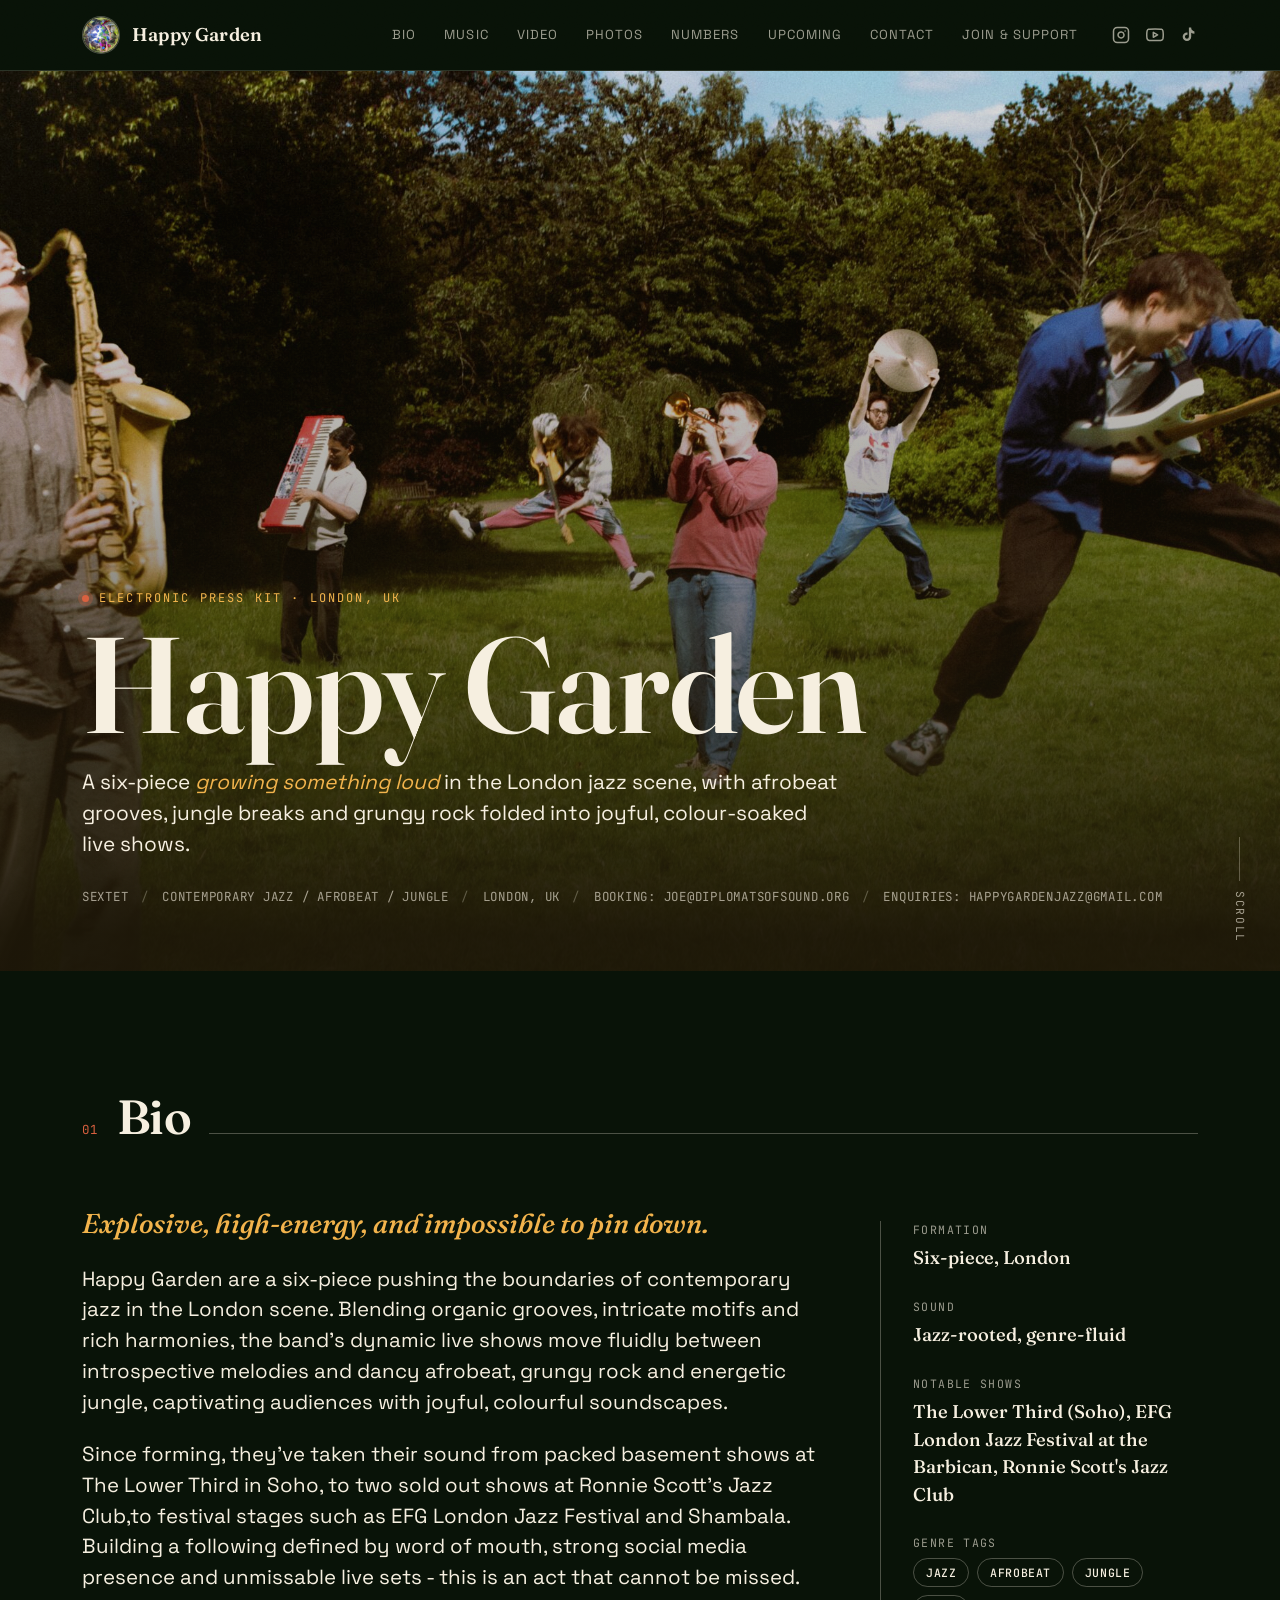
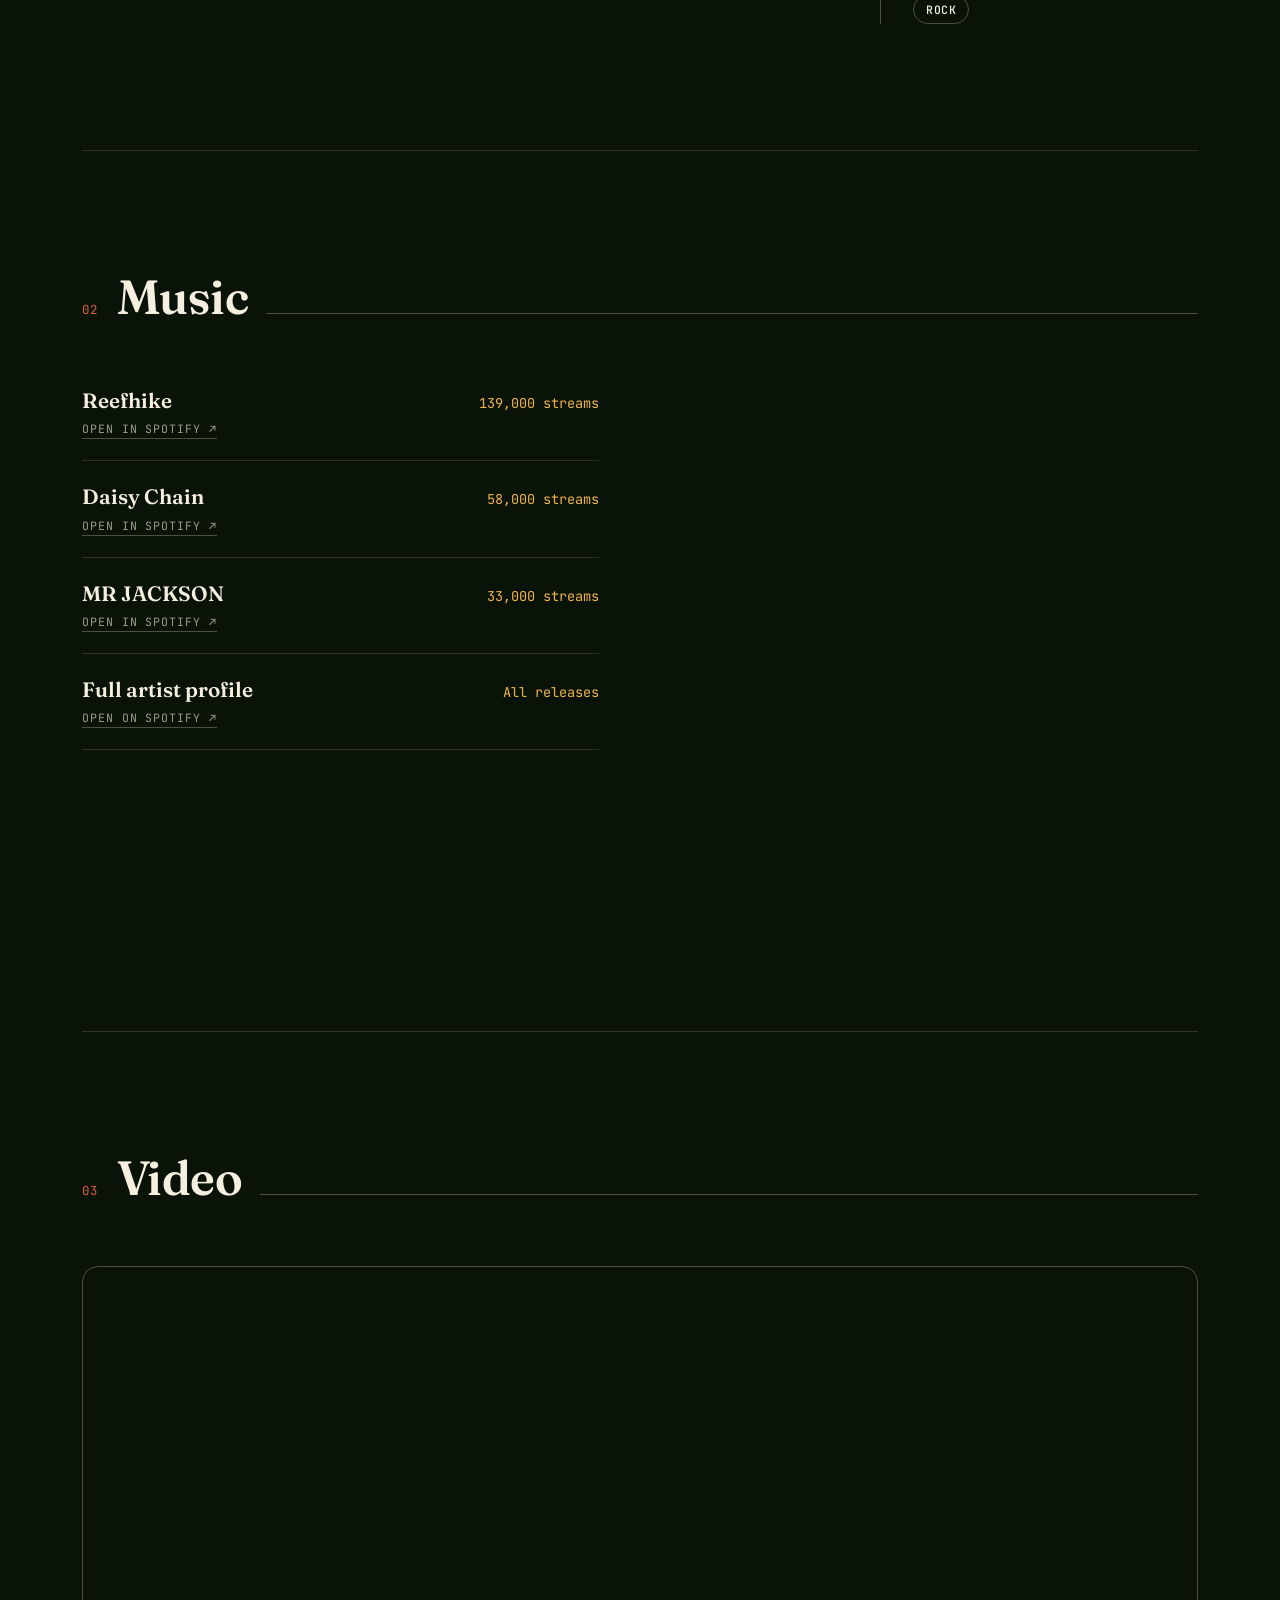
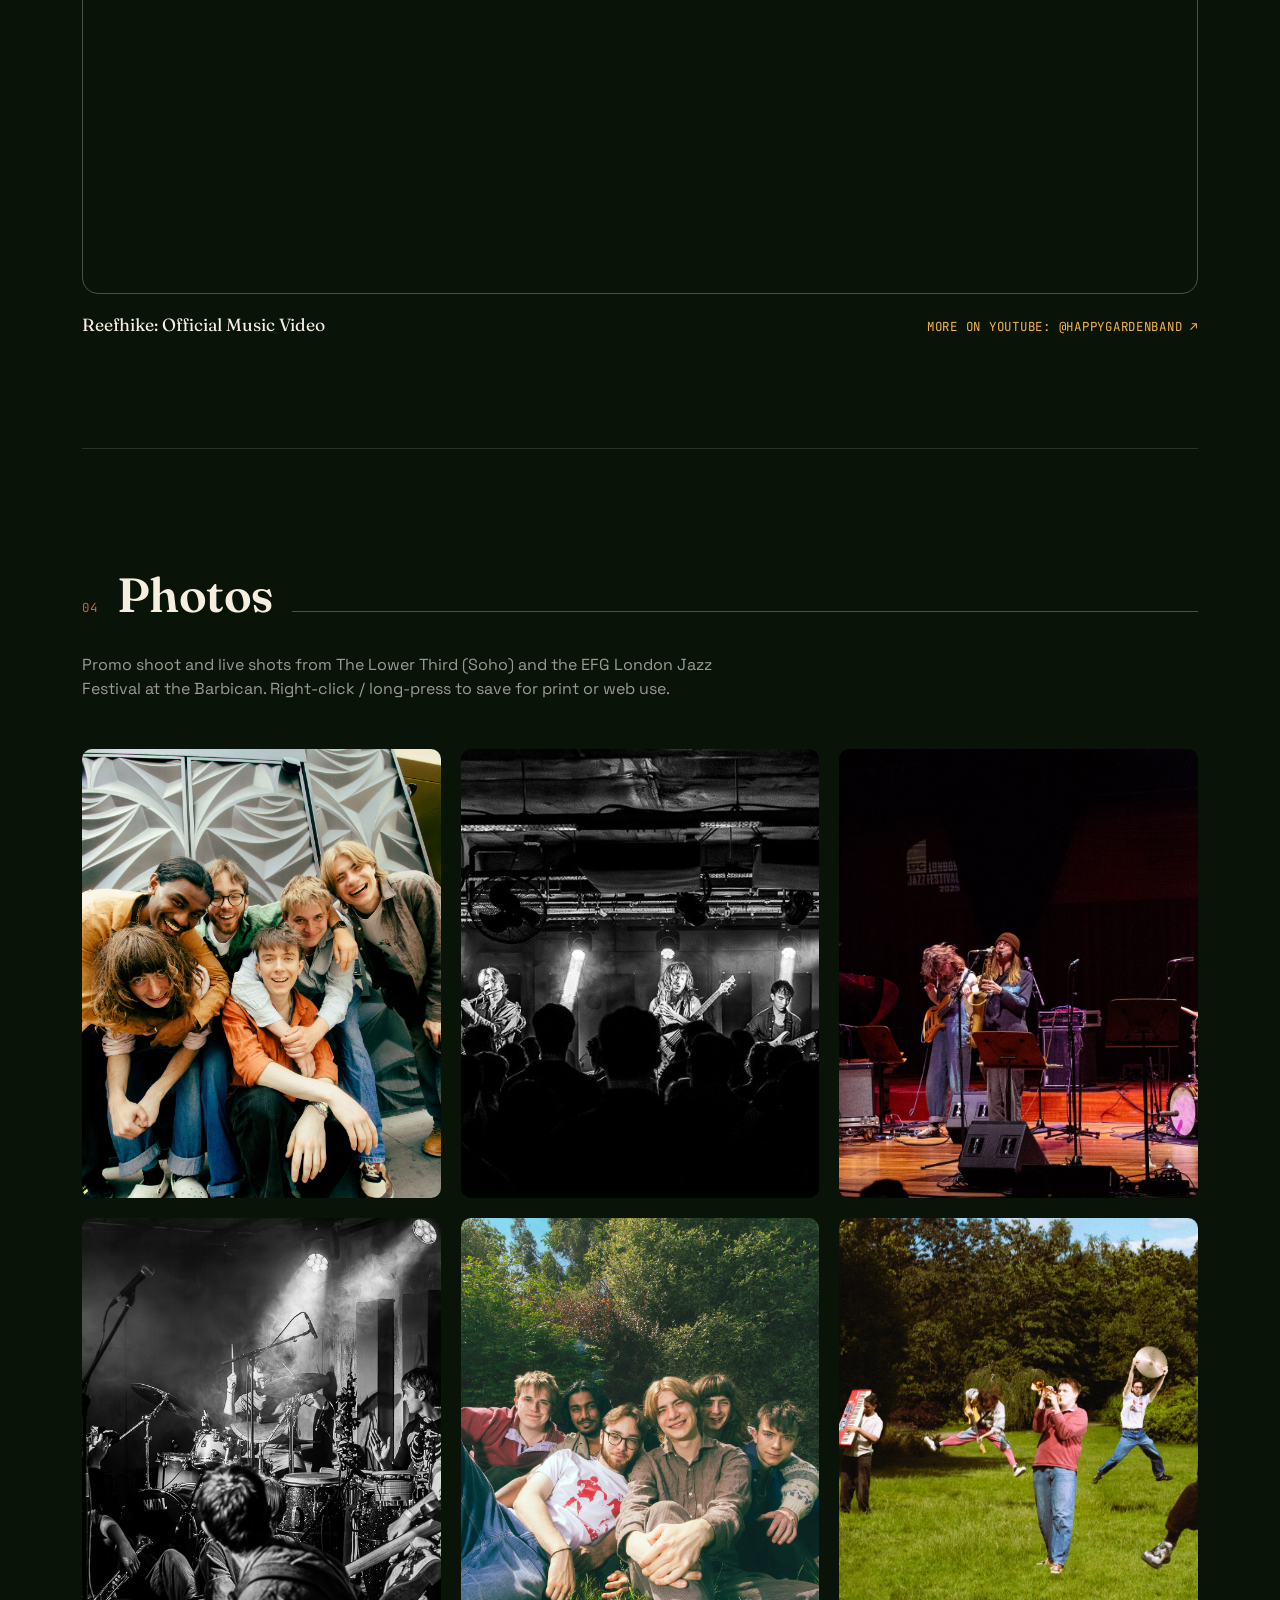
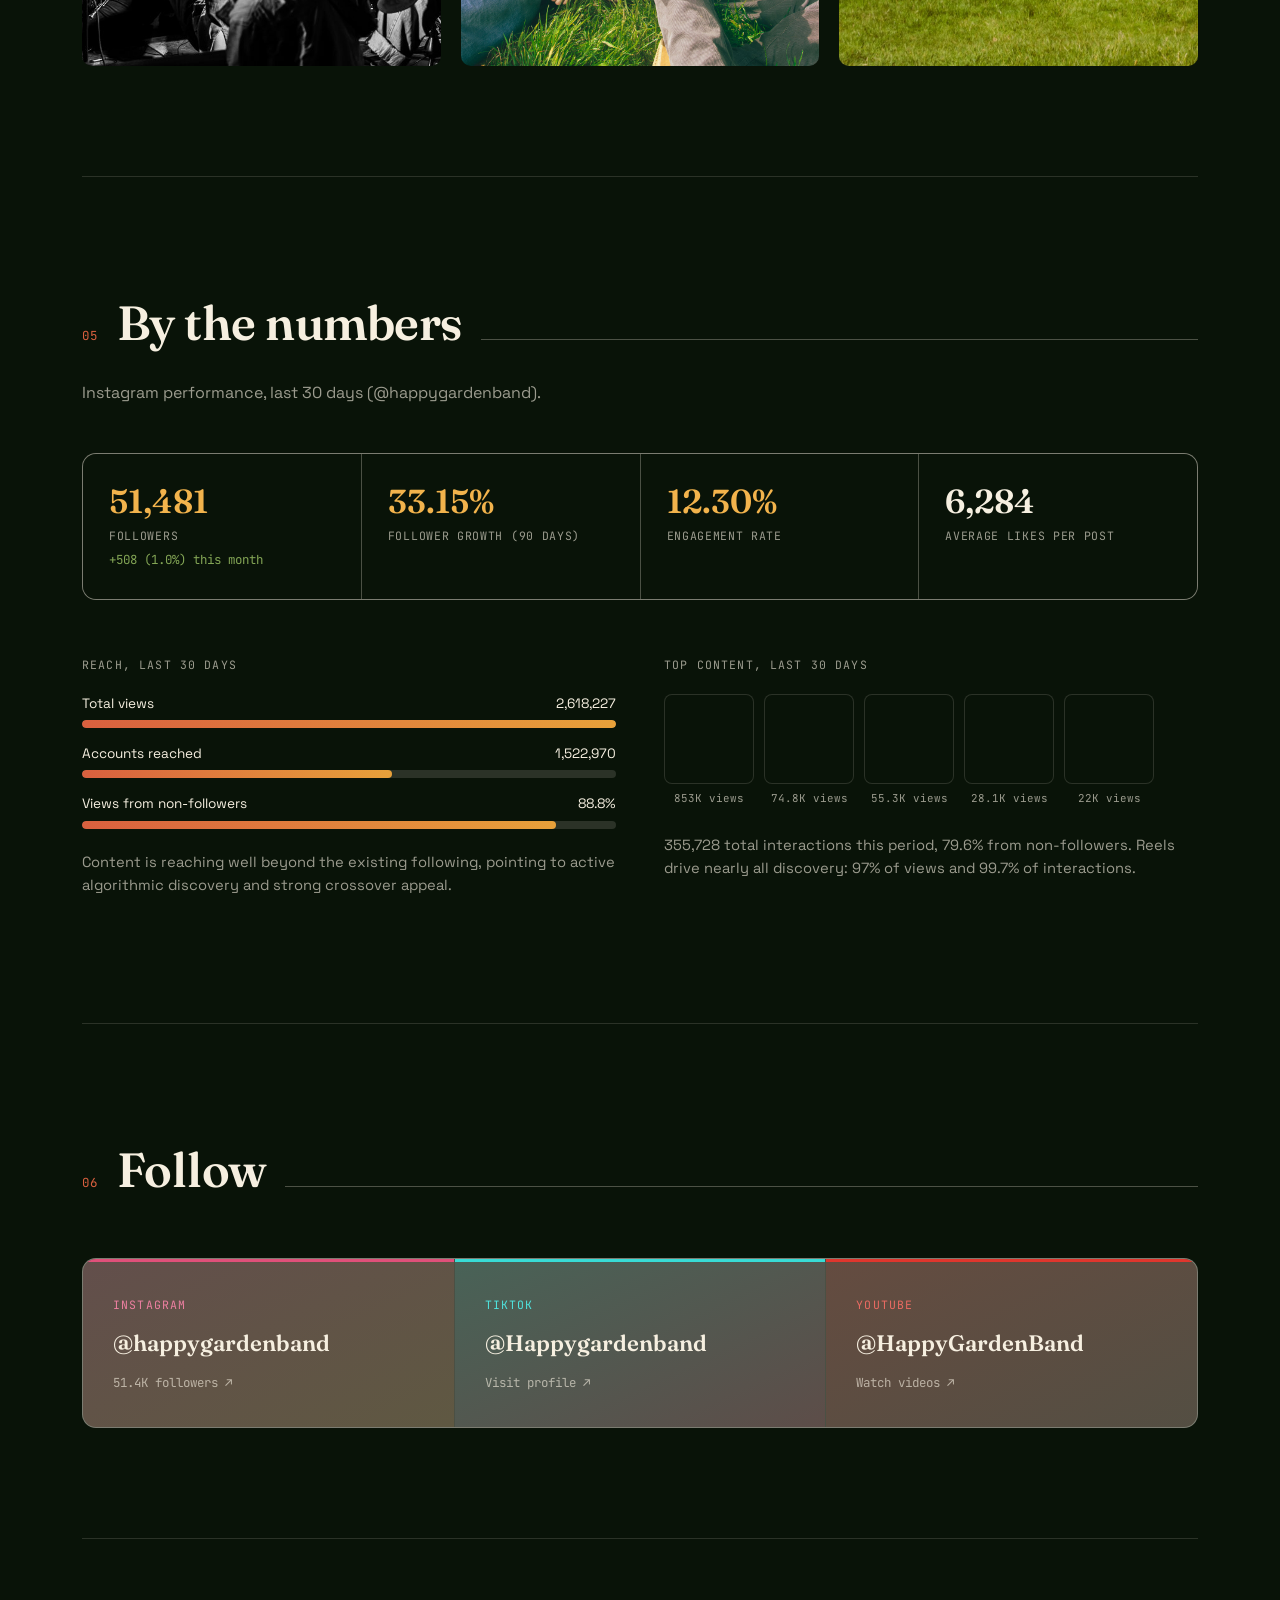
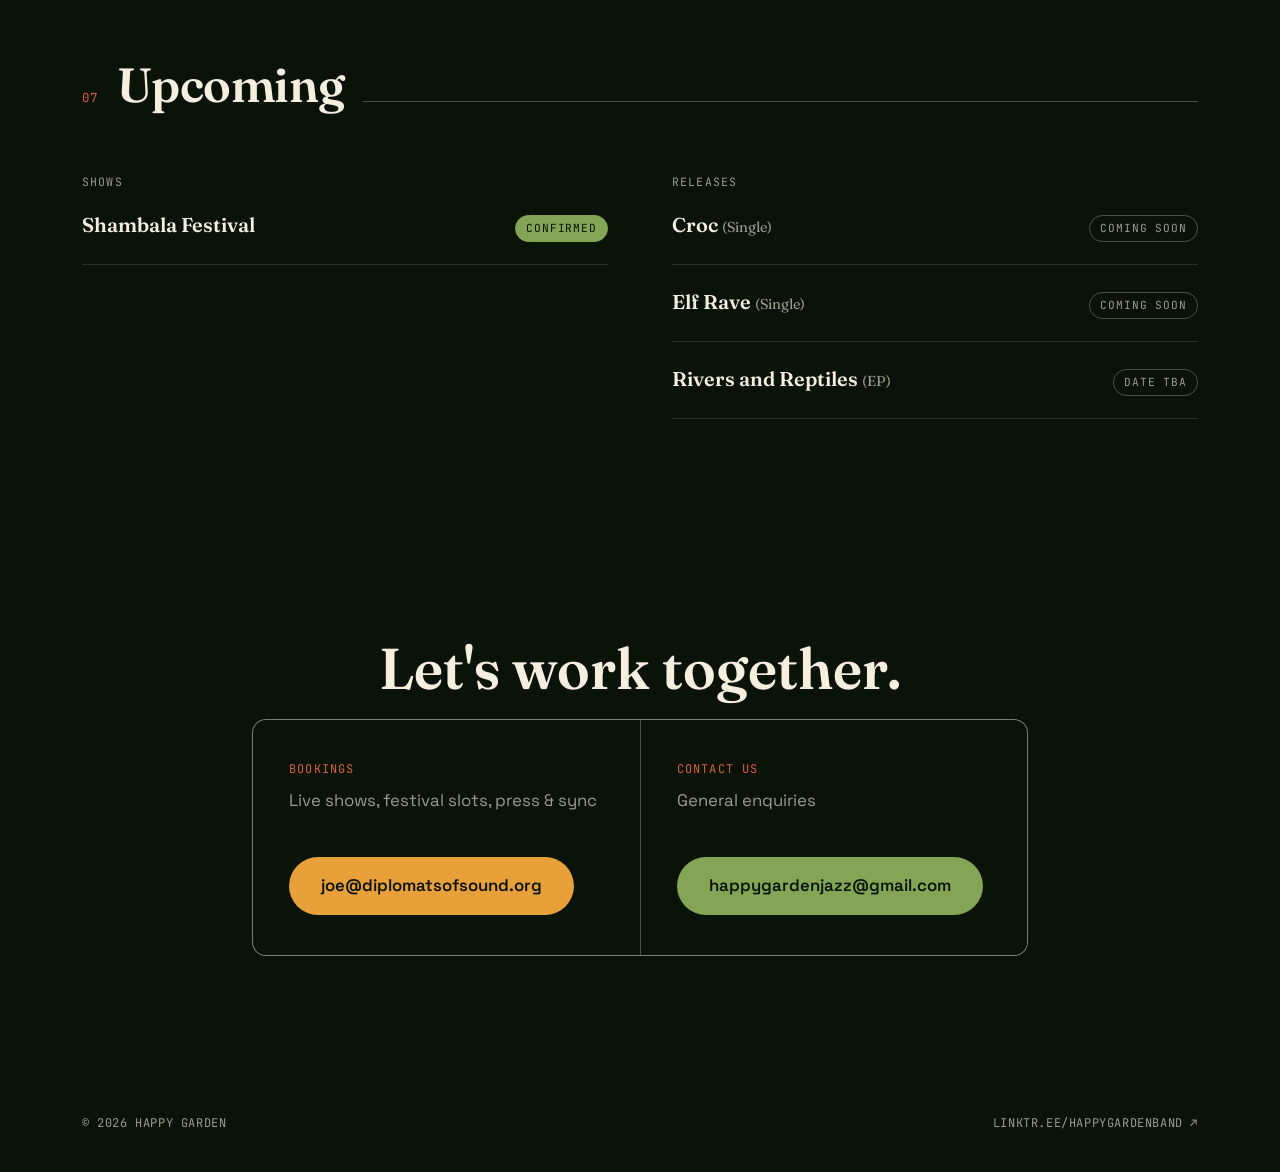
==== commit 0882d8e2: "Update index.html" ====
--- a/index.html
+++ b/index.html
@@ -325,7 +325,7 @@
 <section id="booking" class="booking">
   <div class="wrap booking-inner">
     <h2>Let's work together.</h2>
-    <p>Bookings and general enquiries go to different inboxes — here's where to send each.</p>
+    
     <div class="contact-grid">
       <div class="contact-card">
         <span class="contact-label">Bookings</span>
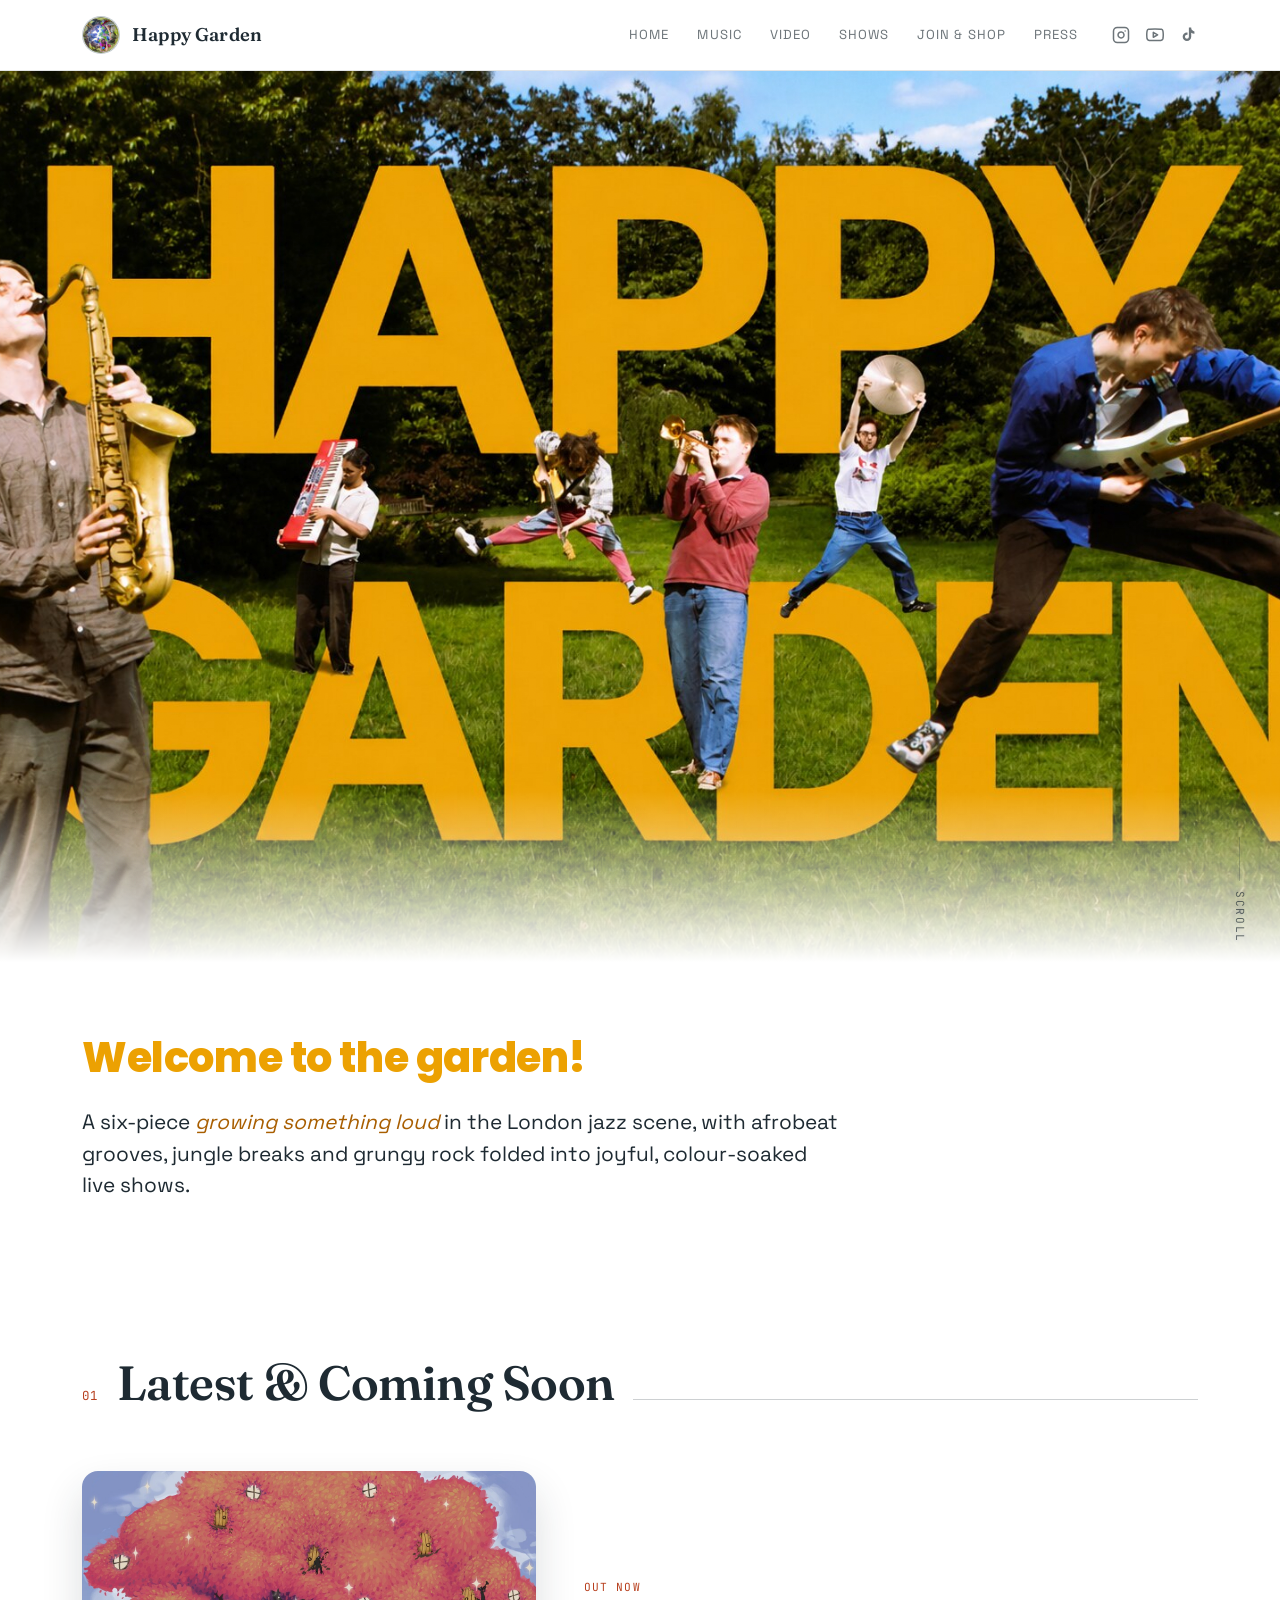
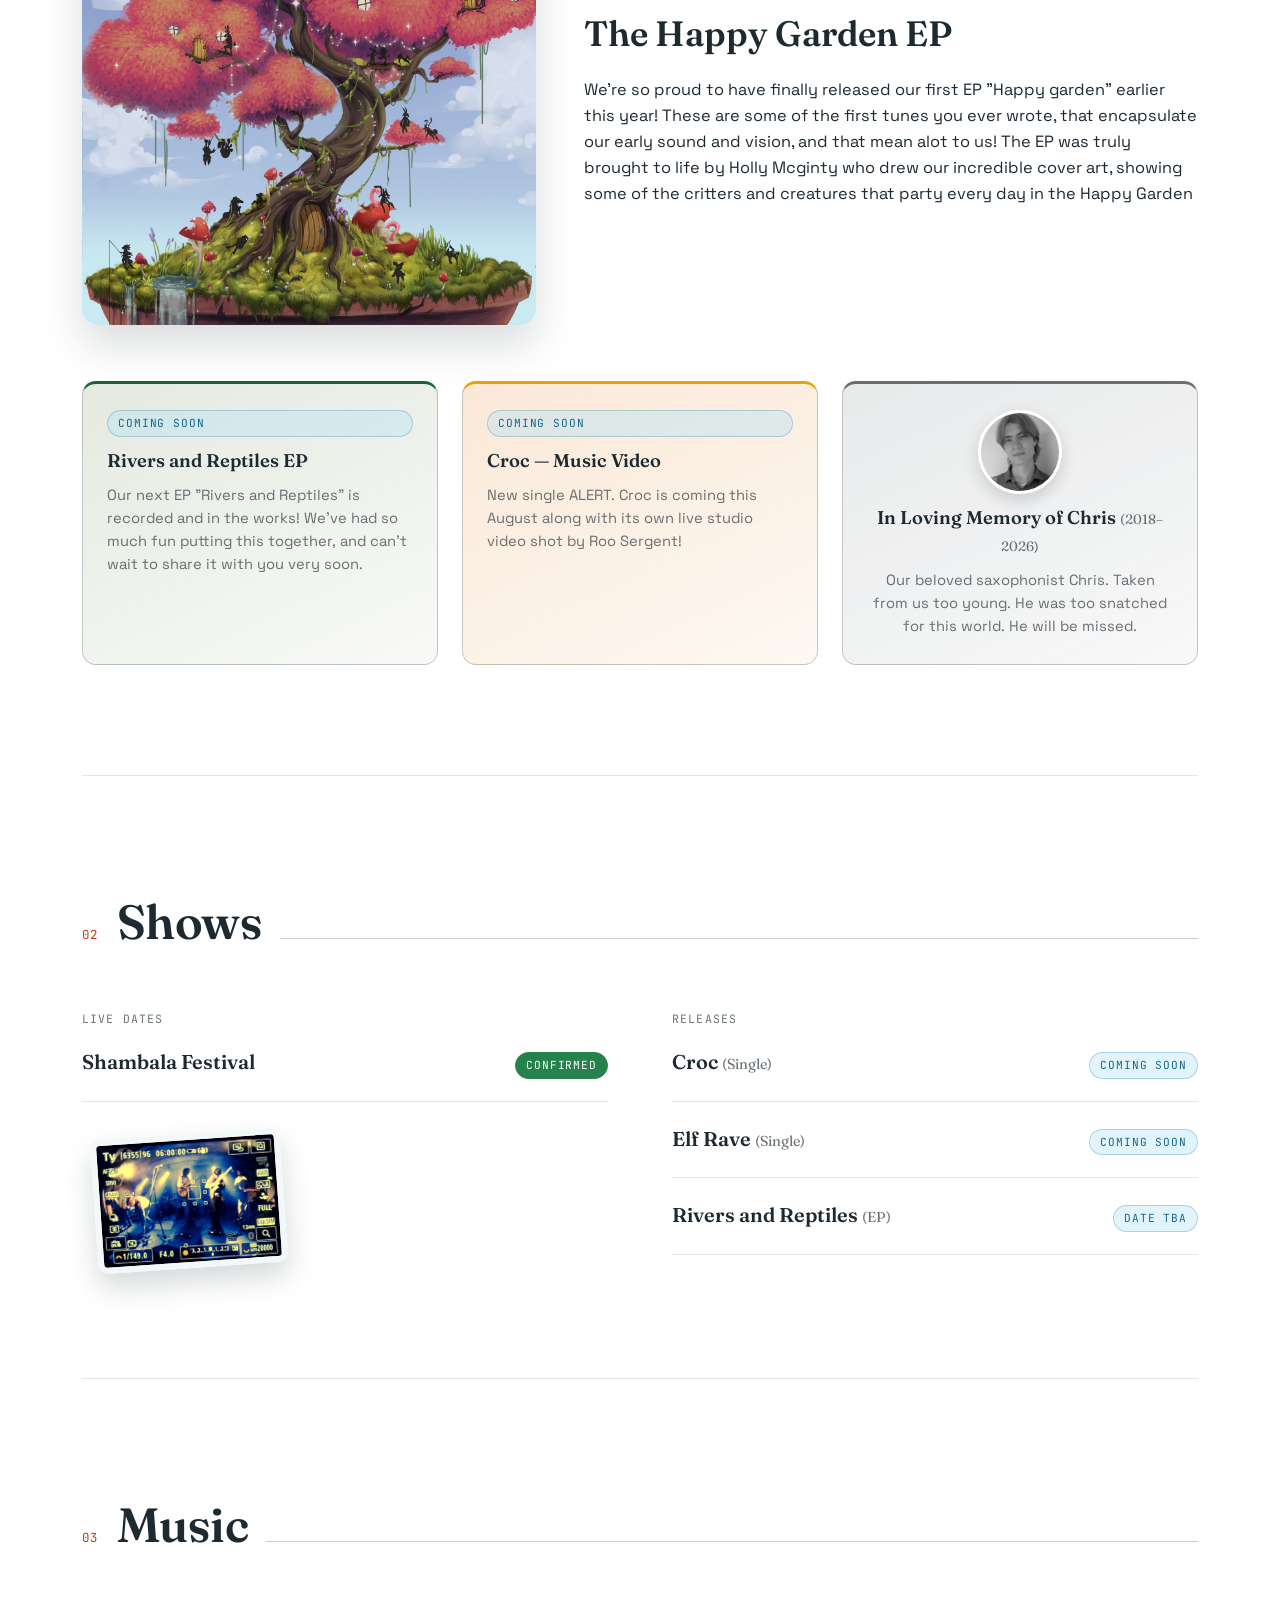
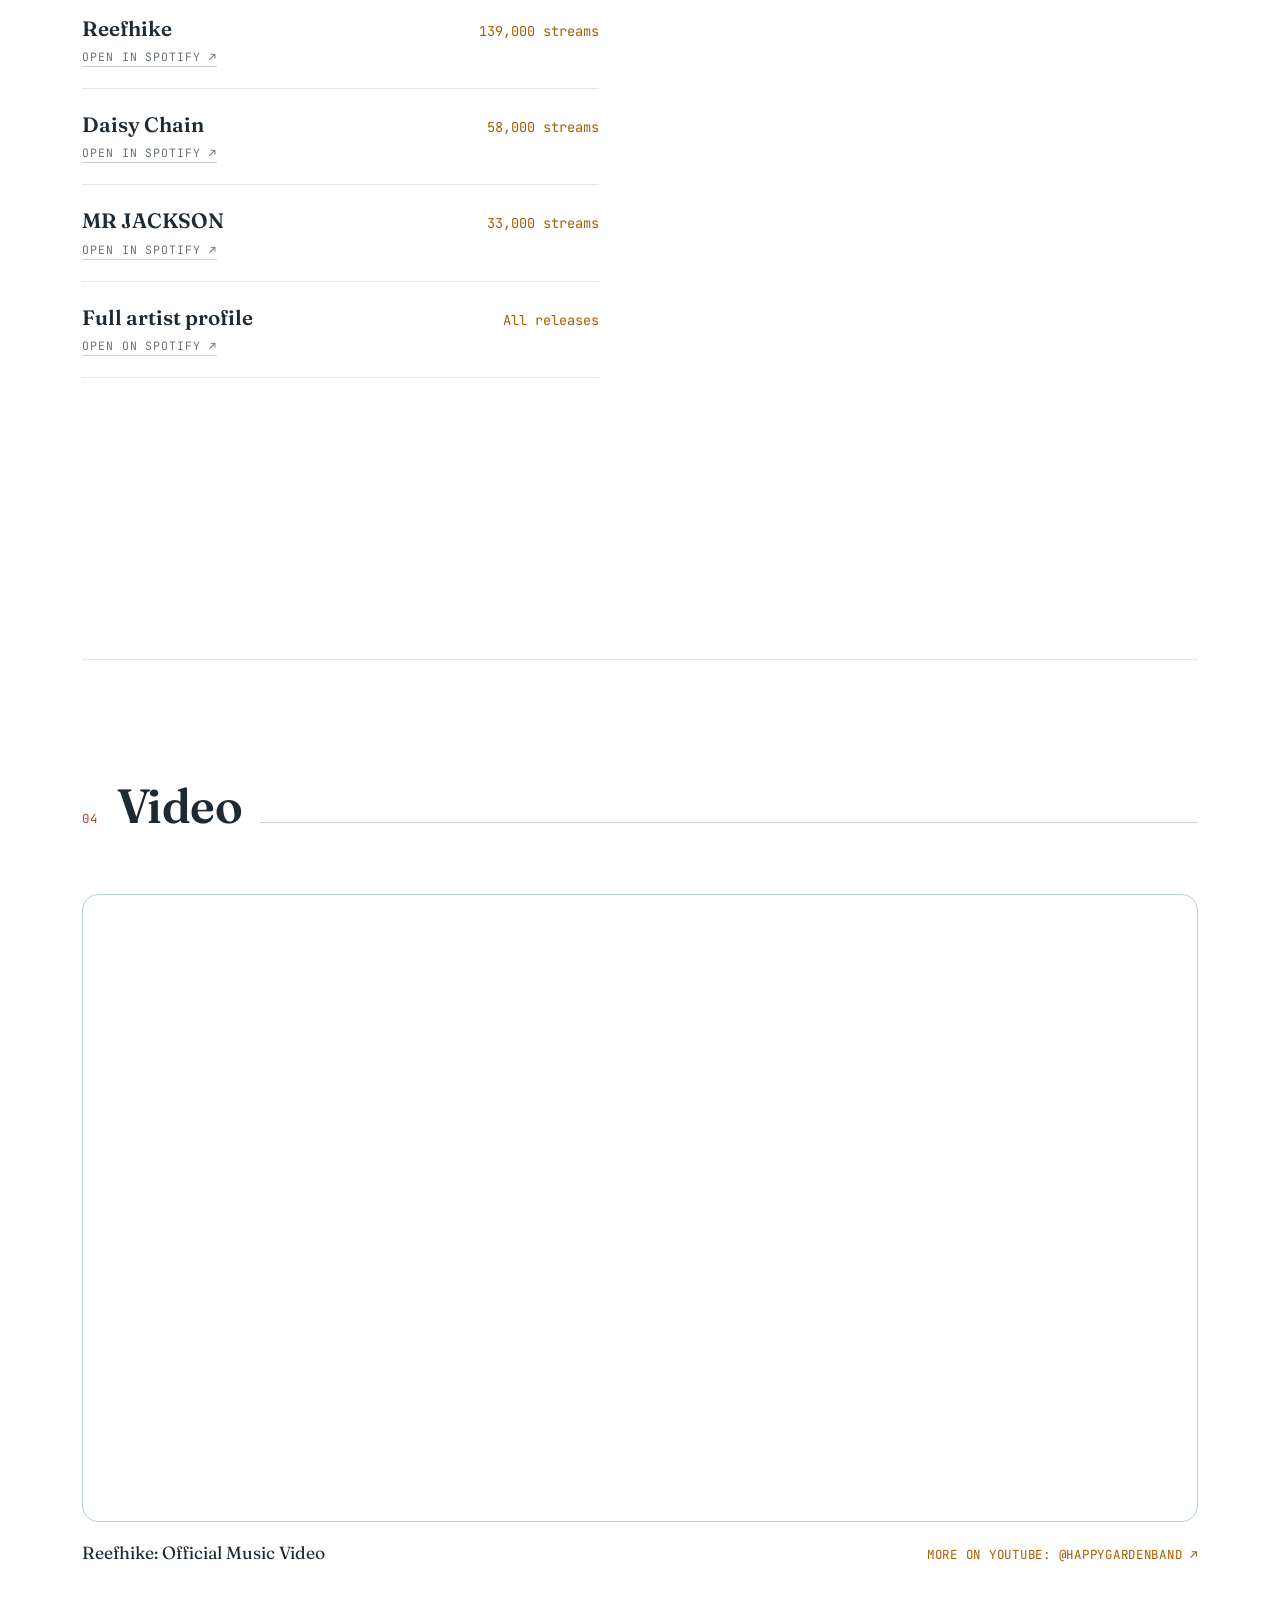
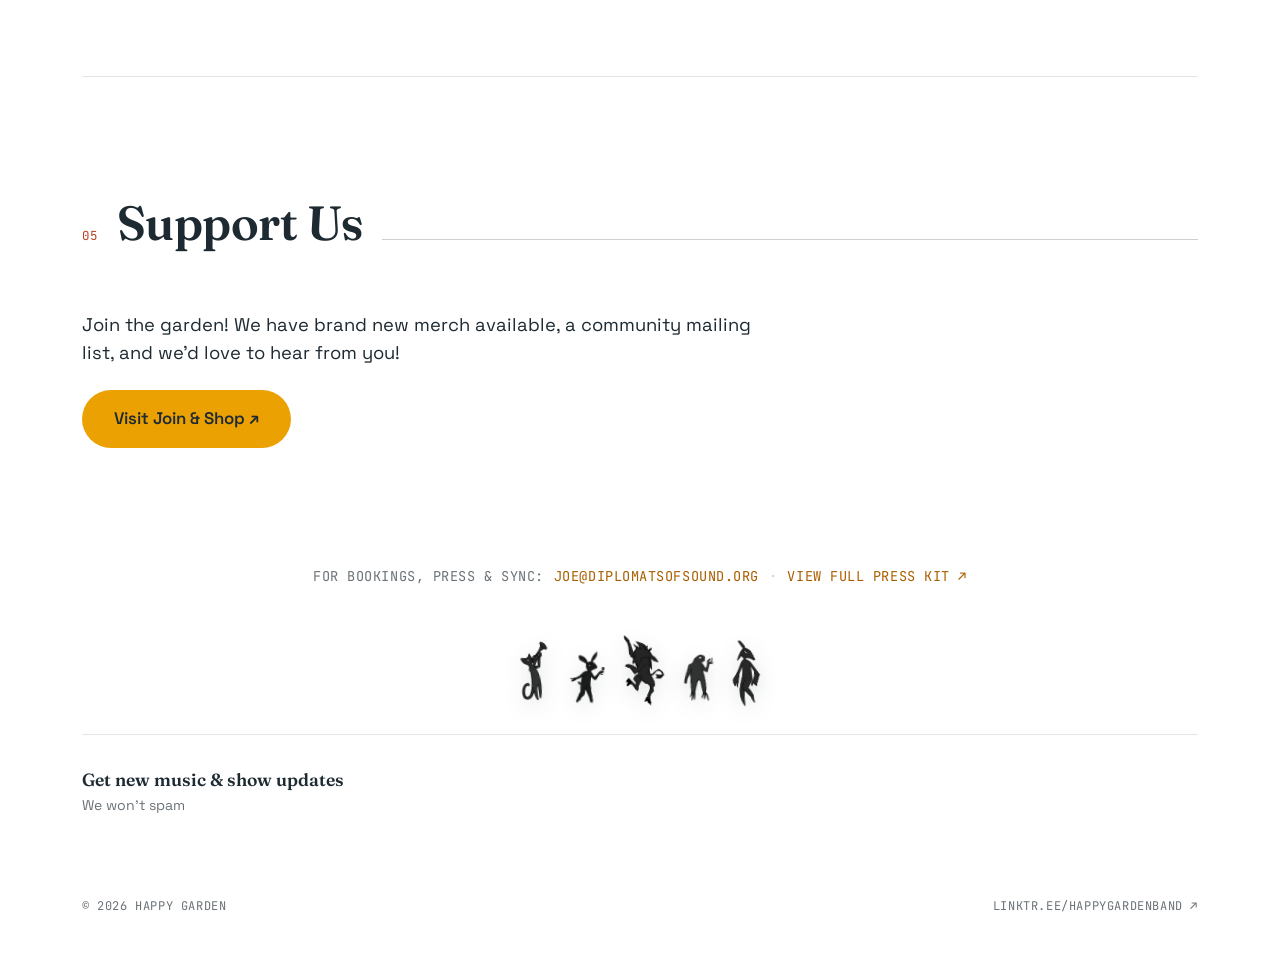
==== commit b86ca271: "Updated to version 1.68" ====
--- a/index.html
+++ b/index.html
@@ -3,12 +3,12 @@
 <head>
 <meta charset="UTF-8">
 <meta name="viewport" content="width=device-width, initial-scale=1.0">
-<title>Happy Garden: Electronic Press Kit</title>
-<meta name="description" content="HAPPY GARDEN, a London sextet blending jazz, afrobeat, jungle and rock. Press kit, music, photos and booking info.">
+<title>Happy Garden</title>
+<meta name="description" content="Happy Garden - a London sextet blending jazz, afrobeat, jungle and rock. Music, videos, upcoming shows and more.">
 
 <link rel="preconnect" href="https://fonts.googleapis.com">
 <link rel="preconnect" href="https://fonts.gstatic.com" crossorigin>
-<link href="https://fonts.googleapis.com/css2?family=Fraunces:ital,opsz,wght@0,9..144,300;0,9..144,500;0,9..144,600;0,9..144,700;1,9..144,500&family=Space+Grotesk:wght@400;500;600;700&family=JetBrains+Mono:wght@400;500&display=swap" rel="stylesheet">
+<link href="https://fonts.googleapis.com/css2?family=Fraunces:ital,opsz,wght@0,9..144,300;0,9..144,500;0,9..144,600;0,9..144,700;1,9..144,500&family=Space+Grotesk:wght@400;500;600;700&family=JetBrains+Mono:wght@400;500&family=Poppins:wght@700;800&display=swap" rel="stylesheet">
 
 <link rel="stylesheet" href="styles.css">
 </head>
@@ -18,20 +18,18 @@
 
 <nav class="nav">
   <div class="nav-inner">
-    <a href="#" class="nav-brand">
+    <a href="index.html" class="nav-brand">
       <img class="nav-logo" src="images/logo.png" alt="Happy Garden logo">
       <span class="nav-mark">Happy Garden</span>
     </a>
     <div class="nav-right">
       <ul class="nav-links" id="navLinks">
-        <li><a href="#bio">Bio</a></li>
+        <li><a href="index.html">Home</a></li>
         <li><a href="#music">Music</a></li>
         <li><a href="#video">Video</a></li>
-        <li><a href="#photos">Photos</a></li>
-        <li><a href="#stats">Numbers</a></li>
-        <li><a href="#upcoming">Upcoming</a></li>
-        <li><a href="#booking">Contact</a></li>
-        <li><a href="support.html">JOIN &amp; SUPPORT</a></li>
+        <li><a href="#shows">Shows</a></li>
+        <li><a href="support.html">Join &amp; Shop</a></li>
+        <li><a href="epk.html">Press</a></li>
       </ul>
       <div class="nav-socials">
         <a href="https://www.instagram.com/happygardenband/" target="_blank" rel="noopener" aria-label="Instagram">
@@ -53,70 +51,107 @@
 
 <!-- HERO -->
 <header class="hero">
-  <img class="hero-img" src="images/promo-action.jpg" alt="Happy Garden performing outdoors, mid-jump with saxophone, trumpet and guitar">
+  <img class="hero-img" src="images/home-hero.jpg" alt="Happy Garden band photo with the band's name overlaid in bold orange lettering, set in a garden">
   <div class="hero-scrim"></div>
-  <div class="hero-content">
-    <p class="hero-eyebrow">Electronic Press Kit · London, UK</p>
-    <h1>Happy Garden</h1>
-    <p class="hero-tagline">A six-piece <em>growing something loud</em> in the London jazz scene, with afrobeat grooves, jungle breaks and grungy rock folded into joyful, colour-soaked live shows.</p>
-    <div class="hero-meta">
-      <span>Sextet</span>
-      <span>Contemporary Jazz / Afrobeat / Jungle</span>
-      <span>London, UK</span>
-      <span>Booking: joe@diplomatsofsound.org</span>
-      <span>Enquiries: happygardenjazz@gmail.com</span>
-    </div>
-  </div>
   <div class="scroll-cue"><span class="line"></span>Scroll</div>
 </header>
 
+<div class="wrap">
+  <div class="hero-intro">
+    <h1 class="sr-only">Happy Garden</h1>
+    <p class="hero-eyebrow">Welcome to the garden!</p>
+    <p class="hero-tagline">A six-piece <em>growing something loud</em> in the London jazz scene, with afrobeat grooves, jungle breaks and grungy rock folded into joyful, colour-soaked live shows.</p>
+  </div>
+</div>
+
 <main class="wrap">
 
-  <!-- BIO -->
-  <section id="bio">
+  <!-- LATEST & COMING SOON -->
+  <section id="latest">
+    <div class="critter critter-frog"><img src="images/critter-frog.png" alt=""></div>
     <div class="section-head">
       <span class="section-num">01</span>
-      <h2 class="section-title">Bio</h2>
-      <div class="section-rule"></div>
-    </div>
-    <div class="bio-grid">
-      <div class="bio-text">
-        <p class="lede">Explosive, high-energy, and impossible to pin down.</p>
-        <p>Happy Garden are a six-piece pushing the boundaries of contemporary jazz in the London scene. Blending organic grooves, intricate motifs and rich harmonies, the band's dynamic live shows move fluidly between introspective melodies and dancy afrobeat, grungy rock and energetic jungle, captivating audiences with joyful, colourful soundscapes.</p>
-        <p>Since forming, they've taken their sound from packed basement shows at The Lower Third in Soho, to two sold out shows at Ronnie Scott's Jazz Club,to festival stages such as EFG London Jazz Festival and Shambala. Building a following defined by word of mouth, strong social media presence and unmissable live sets - this is an act that cannot be missed.</p>
-      </div>
-      <dl class="bio-facts">
-        <div class="fact">
-          <dt>Formation</dt>
-          <dd>Six-piece, London</dd>
-        </div>
-        <div class="fact">
-          <dt>Sound</dt>
-          <dd>Jazz-rooted, genre-fluid</dd>
-        </div>
-        <div class="fact">
-          <dt>Notable shows</dt>
-          <dd>The Lower Third (Soho), EFG London Jazz Festival at the Barbican, Ronnie Scott's Jazz Club</dd>
-        </div>
-        <div class="fact">
-          <dt>Genre tags</dt>
-          <dd>
-            <div class="genre-tags">
-              <span class="genre-tag">Jazz</span>
-              <span class="genre-tag">Afrobeat</span>
-              <span class="genre-tag">Jungle</span>
-              <span class="genre-tag">Rock</span>
-            </div>
-          </dd>
-        </div>
-      </dl>
+      <h2 class="section-title">Latest &amp; Coming Soon</h2>
+      <div class="section-rule"></div>
+    </div>
+
+    <div class="latest-feature">
+      <div class="latest-art">
+        <img src="images/ep-cover.jpg" alt="The Happy Garden EP cover art, an illustrated tree full of tiny creatures, by Holly McGinty">
+      </div>
+      <div class="latest-copy">
+        <span class="shop-tag">OUT NOW</span>
+        <h3>The Happy Garden EP</h3>
+        <p> We're so proud to have finally released our first EP "Happy garden" earlier this year! These are some of the first tunes you ever wrote, that encapsulate our early sound and vision, and that mean alot to us! The EP was truly brought to life by Holly Mcginty who drew our incredible cover art, showing some of the critters and creatures that party every day in the Happy Garden </p>
+        
+      </div>
+    </div>
+
+    <div class="latest-teasers">
+      <div class="teaser-item release">
+        <span class="up-tag">Coming soon</span>
+        <h4 class="teaser-title">Rivers and Reptiles EP</h4>
+        <p class="teaser-desc">Our next EP "Rivers and Reptiles" is recorded and in the works! We've had so much fun putting this together, and can't wait to share it with you very soon.</p>
+      </div>
+      <div class="teaser-item video">
+        <span class="up-tag">Coming soon</span>
+        <h4 class="teaser-title">Croc — Music Video</h4>
+        <p class="teaser-desc"> New single ALERT. Croc is coming this August along with its own live studio video shot by Roo Sergent! </p>
+      </div>
+      <div class="teaser-item memorial">
+        <img class="memorial-photo" src="images/chris-memorial.jpg" alt="Chris, Happy Garden's saxophonist, black and white portrait">
+        <h4 class="teaser-title">In Loving Memory of Chris <span class="memorial-dates">(2018–2026)</span></h4>
+        <p class="teaser-desc">Our beloved saxophonist Chris. Taken from us too young. He was too snatched for this world. He will be missed.</p>
+      </div>
+    </div>
+  </section>
+
+  <!-- SHOWS -->
+  <section id="shows">
+    <div class="critter critter-devilgoat"><img src="images/critter-devilgoat.png" alt=""></div>
+    <div class="section-head">
+      <span class="section-num">02</span>
+      <h2 class="section-title">Shows</h2>
+      <div class="section-rule"></div>
+    </div>
+    <div class="upcoming-grid">
+      <div>
+        <div class="breakdown-title">Live dates</div>
+        <ul class="upcoming-list">
+          <li>
+            <span class="up-name">Shambala Festival</span>
+            <span class="up-tag live">Confirmed</span>
+          </li>
+        </ul>
+        <div class="shows-photo">
+          <img src="images/shows-camera.jpg" alt="Candid camera viewfinder shot of Happy Garden performing live">
+        </div>
+      </div>
+      <div>
+        <div class="breakdown-title">Releases</div>
+        <ul class="upcoming-list">
+          <li>
+            <span class="up-name">Croc <span style="color:var(--muted); font-weight:400; font-size:0.9rem;">(Single)</span></span>
+            <span class="up-tag">Coming soon</span>
+          </li>
+          <li>
+            <span class="up-name">Elf Rave <span style="color:var(--muted); font-weight:400; font-size:0.9rem;">(Single)</span></span>
+            <span class="up-tag">Coming soon</span>
+          </li>
+          <li>
+            <span class="up-name">Rivers and Reptiles <span style="color:var(--muted); font-weight:400; font-size:0.9rem;">(EP)</span></span>
+            <span class="up-tag">Date TBA</span>
+          </li>
+        </ul>
+      </div>
     </div>
   </section>
 
   <!-- MUSIC -->
   <section id="music">
-    <div class="section-head">
-      <span class="section-num">02</span>
+    <div class="critter critter-cat"><img src="images/critter-cat.png" alt=""></div>
+    <div class="section-head">
+      <span class="section-num">03</span>
       <h2 class="section-title">Music</h2>
       <div class="section-rule"></div>
     </div>
@@ -164,8 +199,9 @@
 
   <!-- VIDEO -->
   <section id="video">
-    <div class="section-head">
-      <span class="section-num">03</span>
+    <div class="critter critter-goat"><img src="images/critter-goat.png" alt=""></div>
+    <div class="section-head">
+      <span class="section-num">04</span>
       <h2 class="section-title">Video</h2>
       <div class="section-rule"></div>
     </div>
@@ -178,170 +214,54 @@
     </div>
   </section>
 
-  <!-- PHOTOS -->
-  <section id="photos">
-    <div class="section-head">
-      <span class="section-num">04</span>
-      <h2 class="section-title">Photos</h2>
-      <div class="section-rule"></div>
-    </div>
-    <p class="section-sub">Promo shoot and live shots from The Lower Third (Soho) and the EFG London Jazz Festival at the Barbican. Right-click / long-press to save for print or web use.</p>
-    <div class="gallery">
-      <figure><img src="images/promo-group-1.jpg" alt="Happy Garden group promo photo, huddled together laughing"><figcaption>Promo shoot</figcaption></figure>
-      <figure><img src="images/gig-lowerthird-1.jpg" alt="Happy Garden performing live at The Lower Third, Soho"><figcaption>Live, The Lower Third, Soho</figcaption></figure>
-      <figure><img src="images/gig-barbican.jpg" alt="Happy Garden performing at the EFG London Jazz Festival, Barbican"><figcaption>Live, EFG London Jazz Festival, Barbican</figcaption></figure>
-      <figure><img src="images/gig-lowerthird-2.jpg" alt="Happy Garden band members performing live, close up"><figcaption>Live, The Lower Third, Soho</figcaption></figure>
-      <figure><img src="images/promo-group-2.jpg" alt="Happy Garden group promo photo, sitting outdoors on grass"><figcaption>Promo shoot</figcaption></figure>
-      <figure><img src="images/promo-action.jpg" alt="Happy Garden promo photo, band jumping and playing instruments outdoors"><figcaption>Promo shoot</figcaption></figure>
-    </div>
-  </section>
-
-  <!-- STATS -->
-  <section id="stats">
+  <!-- SUPPORT US -->
+  <section id="support-us">
+    <div class="critter critter-rabbit"><img src="images/critter-rabbit.png" alt=""></div>
     <div class="section-head">
       <span class="section-num">05</span>
-      <h2 class="section-title">By the numbers</h2>
-      <div class="section-rule"></div>
-    </div>
-    <p class="section-sub">Instagram performance, last 30 days (@happygardenband).</p>
-
-    <div class="stats-top">
-      <div class="stat-card">
-        <div class="stat-num">51,481</div>
-        <div class="stat-label">Followers</div>
-        <div class="stat-delta">+508 (1.0%) this month</div>
-      </div>
-      <div class="stat-card">
-        <div class="stat-num">33.15%</div>
-        <div class="stat-label">Follower growth (90 days)</div>
-      </div>
-      <div class="stat-card">
-        <div class="stat-num">12.30%</div>
-        <div class="stat-label">Engagement rate</div>
-      </div>
-      <div class="stat-card">
-        <div class="stat-num small">6,284</div>
-        <div class="stat-label">Average likes per post</div>
-      </div>
-    </div>
-
-    <div class="stats-bottom">
-      <div>
-        <div class="breakdown-title">Reach, last 30 days</div>
-        <div class="bar-row">
-          <div class="bar-row-top"><span>Total views</span><span>2,618,227</span></div>
-          <div class="bar-track"><div class="bar-fill" style="width:100%"></div></div>
-        </div>
-        <div class="bar-row">
-          <div class="bar-row-top"><span>Accounts reached</span><span>1,522,970</span></div>
-          <div class="bar-track"><div class="bar-fill" style="width:58%"></div></div>
-        </div>
-        <div class="bar-row">
-          <div class="bar-row-top"><span>Views from non-followers</span><span>88.8%</span></div>
-          <div class="bar-track"><div class="bar-fill" style="width:88.8%"></div></div>
-        </div>
-        <p class="reach-note">Content is reaching well beyond the existing following, pointing to active algorithmic discovery and strong crossover appeal.</p>
-      </div>
-      <div>
-        <div class="breakdown-title">Top content, last 30 days</div>
-        <div class="top-content-strip">
-          <div class="tc-item"><div class="tc-thumb"></div><div class="tc-views">853K views</div></div>
-          <div class="tc-item"><div class="tc-thumb"></div><div class="tc-views">74.8K views</div></div>
-          <div class="tc-item"><div class="tc-thumb"></div><div class="tc-views">55.3K views</div></div>
-          <div class="tc-item"><div class="tc-thumb"></div><div class="tc-views">28.1K views</div></div>
-          <div class="tc-item"><div class="tc-thumb"></div><div class="tc-views">22K views</div></div>
-        </div>
-        <p class="reach-note">355,728 total interactions this period, 79.6% from non-followers. Reels drive nearly all discovery: 97% of views and 99.7% of interactions.</p>
-      </div>
-    </div>
-  </section>
-
-  <!-- SOCIALS -->
-  <section id="socials">
-    <div class="section-head">
-      <span class="section-num">06</span>
-      <h2 class="section-title">Follow</h2>
-      <div class="section-rule"></div>
-    </div>
-    <div class="social-grid">
-      <a class="social-card ig" href="https://www.instagram.com/happygardenband/" target="_blank" rel="noopener">
-        <span class="social-plat">Instagram</span>
-        <span class="social-handle">@happygardenband</span>
-        <span class="social-arrow">51.4K followers ↗</span>
-      </a>
-      <a class="social-card tiktok" href="https://www.tiktok.com/@happygardenband" target="_blank" rel="noopener">
-        <span class="social-plat">TikTok</span>
-        <span class="social-handle">@Happygardenband</span>
-        <span class="social-arrow">Visit profile ↗</span>
-      </a>
-      <a class="social-card yt" href="https://www.youtube.com/@HappyGardenBand" target="_blank" rel="noopener">
-        <span class="social-plat">YouTube</span>
-        <span class="social-handle">@HappyGardenBand</span>
-        <span class="social-arrow">Watch videos ↗</span>
-      </a>
-    </div>
-  </section>
-
-  <!-- UPCOMING -->
-  <section id="upcoming">
-    <div class="section-head">
-      <span class="section-num">07</span>
-      <h2 class="section-title">Upcoming</h2>
-      <div class="section-rule"></div>
-    </div>
-    <div class="upcoming-grid">
-      <div>
-        <div class="breakdown-title">Shows</div>
-        <ul class="upcoming-list">
-          <li>
-            <span class="up-name">Shambala Festival</span>
-            <span class="up-tag live">Confirmed</span>
-          </li>
-        </ul>
-      </div>
-      <div>
-        <div class="breakdown-title">Releases</div>
-        <ul class="upcoming-list">
-          <li>
-            <span class="up-name">Croc <span style="color:var(--muted); font-weight:400; font-size:0.9rem;">(Single)</span></span>
-            <span class="up-tag">Coming soon</span>
-          </li>
-          <li>
-            <span class="up-name">Elf Rave <span style="color:var(--muted); font-weight:400; font-size:0.9rem;">(Single)</span></span>
-            <span class="up-tag">Coming soon</span>
-          </li>
-          <li>
-            <span class="up-name">Rivers and Reptiles <span style="color:var(--muted); font-weight:400; font-size:0.9rem;">(EP)</span></span>
-            <span class="up-tag">Date TBA</span>
-          </li>
-        </ul>
-      </div>
+      <h2 class="section-title">Support Us</h2>
+      <div class="section-rule"></div>
+    </div>
+    <div class="welcome-block">
+      <p>Join the garden! We have brand new merch available, a community mailing list, and we'd love to hear from you!</p>
+      <a class="cta-btn" href="support.html">Visit Join &amp; Shop ↗</a>
     </div>
   </section>
 
 </main>
 
-<!-- BOOKING -->
-<section id="booking" class="booking">
-  <div class="wrap booking-inner">
-    <h2>Let's work together.</h2>
-    
-    <div class="contact-grid">
-      <div class="contact-card">
-        <span class="contact-label">Bookings</span>
-        <p class="contact-desc">Live shows, festival slots, press &amp; sync</p>
-        <a class="cta-btn" href="mailto:joe@diplomatsofsound.org">joe@diplomatsofsound.org</a>
-      </div>
-      <div class="contact-card">
-        <span class="contact-label">Contact us</span>
-        <p class="contact-desc">General enquiries</p>
-        <a class="cta-btn cta-btn-alt" href="mailto:happygardenjazz@gmail.com">happygardenjazz@gmail.com</a>
-      </div>
-    </div>
-  </div>
-</section>
-
-<div class="wrap">
+<!-- SMALL BOOKING MENTION -->
+<div class="wrap">
+  <div class="booking-strip">
+    <div class="booking-strip-inner">
+      <span>For bookings, press &amp; sync:</span>
+      <a href="mailto:joe@diplomatsofsound.org">joe@diplomatsofsound.org</a>
+      <span class="booking-strip-sep">·</span>
+      <a href="epk.html">View full press kit ↗</a>
+    </div>
+  </div>
+</div>
+
+<div class="wrap">
+  <div class="critter-party">
+    <img src="images/critter-cat.png" alt="">
+    <img src="images/critter-rabbit.png" alt="">
+    <img src="images/critter-devilgoat.png" alt="">
+    <img src="images/critter-frog.png" alt="">
+    <img src="images/critter-goat.png" alt="">
+  </div>
+</div>
+
+<div class="wrap">
+  <div class="footer-signup">
+    <div class="footer-signup-copy">
+      <strong>Get new music &amp; show updates</strong>
+      <span>We won't spam </span>
+    </div>
+    <div class="signup-embed">
+      <script async src="https://eocampaign1.com/form/a19a7e82-7adc-11f1-9e63-fd7373e03c40.js" data-form="a19a7e82-7adc-11f1-9e63-fd7373e03c40"></script>
+    </div>
+  </div>
   <footer>
     <span>© 2026 Happy Garden</span>
     <a href="https://linktr.ee/happygardenband" target="_blank" rel="noopener">linktr.ee/happygardenband ↗</a>
@@ -352,17 +272,18 @@
   (function(){
     var navToggle = document.getElementById('navToggle');
     var navLinks = document.getElementById('navLinks');
-    if(!navToggle || !navLinks) return;
-    navToggle.addEventListener('click', function(){
-      var isOpen = navLinks.classList.toggle('open');
-      navToggle.setAttribute('aria-expanded', isOpen ? 'true' : 'false');
-    });
-    navLinks.querySelectorAll('a').forEach(function(a){
-      a.addEventListener('click', function(){
-        navLinks.classList.remove('open');
-        navToggle.setAttribute('aria-expanded', 'false');
+    if(navToggle && navLinks){
+      navToggle.addEventListener('click', function(){
+        var isOpen = navLinks.classList.toggle('open');
+        navToggle.setAttribute('aria-expanded', isOpen ? 'true' : 'false');
       });
-    });
+      navLinks.querySelectorAll('a').forEach(function(a){
+        a.addEventListener('click', function(){
+          navLinks.classList.remove('open');
+          navToggle.setAttribute('aria-expanded', 'false');
+        });
+      });
+    }
   })();
 </script>
 </body>
--- a/styles.css
+++ b/styles.css
@@ -1,16 +1,19 @@
   :root{
-    --soil: #091308;
-    --soil-2: #091308;
-    --paper: #f6efe0;
-    --marigold: #e8a13a;
-    --marigold-bright: #f2b34c;
-    --leaf: #5c7a3f;
-    --leaf-bright: #83a555;
-    --coral: #d9603f;
-    --line: rgba(246,239,224,0.14);
-    --line-strong: rgba(246,239,224,0.28);
-    --muted: rgba(246,239,224,0.62);
+    --soil: #ffffff;
+    --soil-2: #f2f7fa;
+    --paper: #1e2a32;
+    --marigold: #eca103;
+    --marigold-bright: #a85e00;
+    --sky: #aadef6;
+    --sky-deep: #15688a;
+    --leaf: #1b6238;
+    --leaf-bright: #24824a;
+    --coral: #b8401f;
+    --line: rgba(30,42,50,0.12);
+    --line-strong: rgba(30,42,50,0.22);
+    --muted: rgba(30,42,50,0.66);
     --display: 'Fraunces', serif;
+    --display-alt: 'Poppins', sans-serif;
     --body: 'Space Grotesk', sans-serif;
     --mono: 'JetBrains Mono', monospace;
   }
@@ -27,9 +30,14 @@
   }
   img{ max-width:100%; display:block; }
 
-  ::selection{ background: var(--marigold); color: var(--soil); }
+  ::selection{ background: var(--marigold); color: var(--paper); }
 
   a{ color: inherit; }
+
+  .sr-only{
+    position:absolute; width:1px; height:1px; padding:0; margin:-1px;
+    overflow:hidden; clip:rect(0,0,0,0); white-space:nowrap; border:0;
+  }
 
   .wrap{
     max-width: 1180px;
@@ -51,7 +59,7 @@
   /* ---------- nav ---------- */
   .nav{
     position: sticky; top:0; z-index: 100;
-    background: rgba(9,19,8,0.86);
+    background: rgba(255,255,255,0.88);
     backdrop-filter: blur(10px);
     border-bottom: 1px solid var(--line);
   }
@@ -160,36 +168,26 @@
     width:100%; height:100%;
     object-fit: cover;
     object-position: center 30%;
-    filter: grayscale(0.15) contrast(1.08);
   }
   .hero-scrim{
     position:absolute; inset:0;
     background:
-      linear-gradient(180deg, rgba(28,22,8,0.15) 0%, rgba(28,22,8,0.35) 45%, rgba(28,22,8,0.97) 96%);
-  }
-  .hero-content{
-    position:relative; z-index:2;
-    width:100%;
-    padding: 0 32px 64px;
-    max-width: 1180px; margin: 0 auto;
+      linear-gradient(180deg, rgba(30,42,50,0) 0%, rgba(30,42,50,0) 80%, var(--soil) 99%);
+  }
+  .hero-intro{
+    padding: 56px 0 8px;
   }
   @media (max-width: 720px){
-    .hero-content{ padding: 0 22px 48px; }
-    .hero h1{ line-height: 0.95; }
+    .hero-intro{ padding: 40px 0 8px; }
   }
   .hero-eyebrow{
-    font-family: var(--mono);
-    font-size: 0.75rem;
-    letter-spacing: 0.18em;
-    text-transform: uppercase;
-    color: var(--marigold-bright);
+    font-family: var(--display-alt);
+    font-style: normal;
+    font-weight: 800;
+    font-size: clamp(1.7rem, 3.8vw, 2.6rem);
+    color: #eca102;
     margin: 0 0 18px;
-    display:flex; align-items:center; gap:10px;
-  }
-  .hero-eyebrow::before{
-    content:''; width:7px; height:7px; border-radius:50%;
-    background: var(--coral);
-    box-shadow: 0 0 0 4px rgba(217,96,63,0.25);
+    letter-spacing: -0.01em;
   }
   .hero h1{
     font-family: var(--display);
@@ -207,16 +205,6 @@
     margin: 0 0 28px;
   }
   .hero-tagline em{ font-style: italic; color: var(--marigold-bright); }
-  .hero-meta{
-    display:flex; flex-wrap:wrap; gap: 10px 14px;
-    font-family: var(--mono);
-    font-size: 0.78rem;
-    color: var(--muted);
-    text-transform: uppercase;
-    letter-spacing: 0.06em;
-  }
-  .hero-meta span{ display:flex; align-items:center; gap:8px; }
-  .hero-meta span:not(:last-child)::after{ content:'/'; color: var(--line-strong); margin-left: 4px;}
 
   .scroll-cue{
     position:absolute; z-index:3; right: 32px; bottom: 28px;
@@ -314,10 +302,11 @@
     font-size: 0.72rem;
     text-transform: uppercase;
     letter-spacing: 0.05em;
-    border: 1px solid var(--line-strong);
+    border: 1px solid rgba(21,104,138,0.25);
+    background: rgba(170,222,246,0.35);
     padding: 5px 12px;
     border-radius: 100px;
-    color: var(--paper);
+    color: var(--sky-deep);
   }
   @media (max-width: 860px){
     .bio-grid{ grid-template-columns: 1fr; gap: 40px; }
@@ -359,7 +348,7 @@
   .video-frame{
     position:relative; width:100%; aspect-ratio: 16/9;
     border-radius: 16px; overflow:hidden;
-    border: 1px solid var(--line-strong);
+    border: 1px solid rgba(21,104,138,0.3);
   }
   .video-frame iframe{ position:absolute; inset:0; width:100%; height:100%; border:0; }
   .video-caption{
@@ -385,7 +374,7 @@
     padding: 14px 16px 12px;
     font-family: var(--mono); font-size: 0.72rem; text-transform:uppercase; letter-spacing:0.05em;
     color: var(--paper);
-    background: linear-gradient(0deg, rgba(28,22,8,0.88), rgba(28,22,8,0));
+    background: linear-gradient(0deg, rgba(30,42,50,0.85), rgba(30,42,50,0));
     opacity:0; transition: opacity .3s;
   }
   .gallery figure:hover figcaption{ opacity:1; }
@@ -438,7 +427,7 @@
   .bar-row{ margin-bottom: 16px; }
   .bar-row-top{ display:flex; justify-content:space-between; font-size:0.85rem; margin-bottom:6px; }
   .bar-track{ height:8px; border-radius:100px; background: var(--line); overflow:hidden; }
-  .bar-fill{ height:100%; border-radius:100px; background: linear-gradient(90deg, var(--coral), var(--marigold)); }
+  .bar-fill{ height:100%; border-radius:100px; background: linear-gradient(90deg, var(--sky-deep), var(--coral), var(--marigold)); }
   .reach-note{
     font-size: 0.92rem; color: var(--muted); margin-top: 22px; line-height:1.6;
   }
@@ -510,10 +499,22 @@
   .up-name{ font-family: var(--display); font-size:1.25rem; font-weight:600; }
   .up-tag{
     font-family: var(--mono); font-size: 0.7rem; text-transform:uppercase; letter-spacing:0.08em;
-    padding: 4px 10px; border-radius:100px; border: 1px solid var(--line-strong); color: var(--muted);
+    padding: 4px 10px; border-radius:100px; border: 1px solid rgba(21,104,138,0.25);
+    background: rgba(170,222,246,0.35); color: var(--sky-deep);
     white-space:nowrap;
   }
   .up-tag.live{ color: var(--soil); background: var(--leaf-bright); border-color: var(--leaf-bright); }
+  .shows-photo{
+    width: 190px;
+    margin: 32px 0 0 12px;
+    transform: rotate(-4deg);
+  }
+  .shows-photo img{
+    width:100%; display:block;
+    border-radius: 10px;
+    border: 6px solid var(--soil-2);
+    box-shadow: 0 14px 28px rgba(30,42,50,0.18);
+  }
   @media (max-width: 860px){ .upcoming-grid{ grid-template-columns: 1fr; gap: 40px; } }
 
   /* ---------- booking / footer ---------- */
@@ -532,12 +533,12 @@
   .booking p{ color: var(--muted); font-size: 1.05rem; margin: 0 0 34px; }
   .cta-btn{
     display:inline-flex; align-items:center; gap: 12px;
-    background: var(--marigold); color: var(--soil);
+    background: var(--marigold); color: var(--paper);
     font-family: var(--body); font-weight: 600; font-size: 1.05rem;
     padding: 16px 32px; border-radius: 100px; text-decoration:none;
     transition: transform .2s, background .2s;
   }
-  .cta-btn:hover{ background: var(--marigold-bright); transform: translateY(-2px); }
+  .cta-btn:hover{ background: var(--marigold-bright); color: var(--soil); transform: translateY(-2px); }
 
   .contact-grid{
     display:grid;
@@ -560,8 +561,8 @@
     letter-spacing: 0.1em; color: var(--coral);
   }
   .contact-desc{ color: var(--muted); font-size: 0.92rem; margin: 0 0 8px; }
-  .cta-btn-alt{ background: var(--leaf-bright); }
-  .cta-btn-alt:hover{ background: var(--leaf); transform: translateY(-2px); }
+  .cta-btn-alt{ background: var(--leaf-bright); color: var(--soil); }
+  .cta-btn-alt:hover{ background: var(--leaf); color: var(--soil); transform: translateY(-2px); }
   @media (max-width: 640px){
     .contact-grid{ grid-template-columns: 1fr; text-align:center; }
     .contact-card{ align-items:center; }
@@ -587,6 +588,121 @@
     outline-offset: 3px;
   }
 
+  /* ---------- decorative critters (home page) ---------- */
+  html, body{ overflow-x: hidden; }
+
+  .critter{
+    display:none;
+    position:absolute;
+    z-index:1;
+    pointer-events:none;
+  }
+  @media (min-width: 1400px){
+    .critter{ display:block; }
+  }
+  .critter img{
+    width:100%; display:block;
+    filter: drop-shadow(0 8px 14px rgba(30,42,50,0.14));
+  }
+  .critter-cat{ width:120px; left:-84px; top:36px; transform: rotate(-6deg); }
+  .critter-rabbit{ width:130px; left:-90px; top:26px; transform: rotate(5deg); }
+  .critter-devilgoat{ width:125px; right:-86px; top:54px; transform: rotate(4deg); }
+  .critter-frog{ width:108px; left:-80px; top:44px; transform: rotate(-5deg); }
+  .critter-goat{ width:112px; right:-82px; top:20px; transform: rotate(6deg); }
+
+  .critter-party{
+    display:flex; align-items:flex-end; justify-content:center;
+    gap: 20px; flex-wrap:wrap;
+    padding: 8px 0 28px;
+  }
+  .critter-party img{
+    height: 64px; width:auto; display:block;
+    filter: drop-shadow(0 6px 10px rgba(30,42,50,0.14));
+  }
+  .critter-party img:nth-child(1){ transform: rotate(-6deg); }
+  .critter-party img:nth-child(2){ transform: rotate(4deg); height:56px; }
+  .critter-party img:nth-child(3){ transform: rotate(-3deg); height:72px; }
+  .critter-party img:nth-child(4){ transform: rotate(5deg); height:52px; }
+  .critter-party img:nth-child(5){ transform: rotate(-5deg); height:66px; }
+  @media (max-width: 600px){
+    .critter-party img{ height: 42px !important; }
+  }
+
+  /* ---------- welcome blurb (home page) ---------- */
+  .welcome-section{ padding-top: 88px; }
+  .welcome-block{ max-width: 700px; }
+  .welcome-block .lede{
+    font-family: var(--display); font-style: italic; font-weight: 500;
+    font-size: clamp(1.3rem, 2.4vw, 1.7rem);
+    color: var(--marigold-bright);
+    line-height: 1.35; margin: 0 0 22px;
+  }
+  .welcome-block p{
+    font-size: clamp(1.05rem, 1.6vw, 1.15rem);
+    color: var(--paper); margin: 0 0 24px;
+  }
+  @media (max-width: 720px){ .welcome-section{ padding-top: 56px; } }
+
+  /* ---------- latest & coming soon (home page) ---------- */
+  .latest-feature{
+    display:grid;
+    grid-template-columns: 0.85fr 1.15fr;
+    gap: 48px;
+    align-items:center;
+    margin-bottom: 56px;
+  }
+  .latest-art img{
+    width:100%; aspect-ratio: 1/1; object-fit:cover;
+    border-radius: 16px;
+    box-shadow: 0 20px 40px rgba(30,42,50,0.16);
+  }
+  .latest-copy h3{
+    font-family: var(--display); font-weight:600;
+    font-size: clamp(1.6rem, 3vw, 2.2rem);
+    margin: 10px 0 16px;
+  }
+  .latest-copy p{ color: var(--paper); font-size: 1.02rem; line-height:1.6; margin: 0 0 14px; }
+  .latest-credit{ font-family: var(--mono); font-size: 0.78rem; color: var(--muted); }
+  @media (max-width: 720px){
+    .latest-feature{ grid-template-columns: 1fr; gap: 28px; }
+  }
+
+  .latest-teasers{
+    display:grid; grid-template-columns: repeat(3, 1fr); gap: 24px;
+  }
+  .teaser-item{
+    border: 1px solid var(--line-strong); border-radius: 14px;
+    border-top: 3px solid transparent;
+    padding: 26px 24px;
+    background: var(--soil-2);
+    display:flex; flex-direction:column; gap: 10px;
+    min-width: 0;
+  }
+  .teaser-item.release{
+    background: linear-gradient(155deg, rgba(92,122,63,0.16), rgba(92,122,63,0.04));
+    border-top-color: var(--leaf);
+  }
+  .teaser-item.video{
+    background: linear-gradient(155deg, rgba(226,129,31,0.18), rgba(226,129,31,0.05));
+    border-top-color: var(--marigold);
+  }
+  .teaser-item.memorial{
+    background: linear-gradient(155deg, rgba(30,42,50,0.1), rgba(30,42,50,0.03));
+    border-top-color: var(--muted);
+  }
+  .teaser-title{ font-family: var(--display); font-weight:600; font-size: 1.15rem; margin:0; }
+  .teaser-desc{ color: var(--muted); font-size: 0.92rem; line-height:1.55; margin:0; }
+  .teaser-item.memorial{ align-items:center; text-align:center; }
+  .memorial-photo{
+    width: 84px; height: 84px; border-radius: 50%; object-fit:cover;
+    border: 3px solid var(--soil);
+    box-shadow: 0 6px 16px rgba(30,42,50,0.18);
+  }
+  .memorial-dates{ color: var(--muted); font-weight:400; font-size: 0.85rem; }
+  @media (max-width: 860px){
+    .latest-teasers{ grid-template-columns: 1fr; }
+  }
+
   /* ---------- simple page header (non-hero pages) ---------- */
   .page-header{
     padding: 64px 0 8px;
@@ -630,21 +746,21 @@
     padding: 14px 16px;
     border-radius: 10px;
     border: 1px solid var(--line-strong);
-    background: rgba(246,239,224,0.05);
+    background: rgba(30,42,50,0.045);
     color: var(--paper);
     font-family: var(--body);
     font-size: 0.95rem;
   }
-  .signup-form input::placeholder{ color: rgba(246,239,224,0.35); }
+  .signup-form input::placeholder{ color: rgba(30,42,50,0.38); }
   .signup-form input:focus{ outline: 2px solid var(--marigold-bright); outline-offset: 1px; }
   .signup-submit{
     display:inline-flex; align-items:center; justify-content:center; gap: 10px;
-    background: var(--marigold); color: var(--soil);
+    background: var(--marigold); color: var(--paper);
     font-family: var(--body); font-weight: 600; font-size: 1rem;
     padding: 14px 28px; border-radius: 100px; border:none; cursor:pointer;
-    transition: background .2s, transform .2s;
-  }
-  .signup-submit:hover{ background: var(--marigold-bright); transform: translateY(-1px); }
+    transition: background .2s, color .2s, transform .2s;
+  }
+  .signup-submit:hover{ background: var(--marigold-bright); color: var(--soil); transform: translateY(-1px); }
   .signup-note{ font-size: 0.78rem; color: var(--muted); margin: 2px 0 0; }
   .signup-success{
     display:none; align-items:center; gap: 10px;
@@ -690,7 +806,150 @@
     transition: background .2s, border-color .2s;
     align-self: flex-start;
   }
-  .shop-buy:hover{ background: var(--marigold); border-color: var(--marigold); color: var(--soil); }
+  .shop-buy:hover{ background: var(--marigold); border-color: var(--marigold); color: var(--paper); }
   @media (max-width: 720px){
     .shop-grid{ grid-template-columns: 1fr; }
   }
+
+  /* ---------- site banner (full-width photo, used on secondary pages) ---------- */
+  .site-banner{
+    position: relative;
+    width: 100%;
+    aspect-ratio: 21/9;
+    max-height: 60vh;
+    overflow: hidden;
+  }
+  .site-banner img{
+    width:100%; height:100%;
+    object-fit: cover;
+    object-position: center 30%;
+  }
+  .site-banner::after{
+    content:'';
+    position:absolute; inset:0;
+    background: linear-gradient(180deg, rgba(30,42,50,0.05) 0%, rgba(30,42,50,0.12) 70%, var(--soil) 100%);
+  }
+  @media (max-width: 720px){
+    .site-banner{ aspect-ratio: 4/5; max-height: 46vh; }
+  }
+
+  /* ---------- page intro: headline + optional side photo frame ---------- */
+  .page-intro{
+    padding: 56px 0 8px;
+    display:grid;
+    grid-template-columns: 1.3fr 0.7fr;
+    gap: 48px;
+    align-items:center;
+  }
+  .page-intro.centered{ grid-template-columns: 1fr; text-align:center; }
+  .page-intro-copy .section-num{ display:block; margin-bottom: 14px; }
+  .page-intro-copy h1{
+    font-family: var(--display); font-weight:600;
+    font-size: clamp(2.4rem, 5.5vw, 4rem);
+    margin: 0 0 16px; letter-spacing: -0.01em;
+  }
+  .page-intro-copy p{
+    color: var(--muted); max-width: 480px;
+    font-size: 1.05rem; margin: 0;
+  }
+  .page-intro.centered .page-intro-copy p{ margin: 0 auto; }
+  .page-intro-photo{
+    position: relative;
+    justify-self: center;
+  }
+  .page-intro-photo .frame{
+    width: 240px;
+    border-radius: 14px;
+    overflow: hidden;
+    border: 6px solid var(--soil-2);
+    box-shadow: 0 18px 34px rgba(30,42,50,0.18);
+    transform: rotate(3deg);
+  }
+  .page-intro-photo img{
+    width:100%; aspect-ratio: 4/5; object-fit:cover; display:block;
+  }
+  @media (max-width: 720px){
+    .page-intro{ grid-template-columns: 1fr; text-align:center; gap: 32px; padding: 40px 0 8px; }
+    .page-intro-copy p{ margin: 0 auto; }
+    .page-intro-photo .frame{ width: 180px; margin: 0 auto; }
+  }
+
+  /* ---------- signup layout: standalone side photo + panel ---------- */
+  .signup-layout{
+    display:grid;
+    grid-template-columns: 0.85fr 1.35fr;
+    gap: 28px;
+    align-items:stretch;
+  }
+  .signup-side-image{
+    border-radius: 20px;
+    overflow:hidden;
+    min-height: 320px;
+    box-shadow: 0 16px 34px rgba(30,42,50,0.16);
+  }
+  .signup-side-image img{
+    width:100%; height:100%;
+    object-fit:cover;
+    object-position: center 30%;
+    filter: brightness(1.12) contrast(1.03);
+  }
+  .signup-panel{
+    box-shadow: 0 16px 34px rgba(30,42,50,0.08);
+  }
+  @media (max-width: 860px){
+    .signup-layout{ grid-template-columns: 1fr; }
+    .signup-side-image{ min-height: 220px; }
+  }
+
+  /* ---------- merch: balanced, smaller product shots ---------- */
+  .shop-grid.balanced{
+    max-width: 780px;
+    margin: 0 auto;
+  }
+  .shop-grid.balanced .shop-card-img{
+    aspect-ratio: 4/5;
+    padding: 28px;
+    background:
+      radial-gradient(ellipse at center, rgba(30,42,50,0.05) 0%, rgba(30,42,50,0) 70%),
+      var(--soil-2);
+  }
+  .shop-grid.balanced .shop-card-img img{
+    width:100%; height:100%;
+    object-fit: contain;
+    border-radius: 6px;
+    box-shadow: 0 10px 24px rgba(30,42,50,0.16);
+  }
+
+  /* ---------- footer mailing-list strip (home + press pages) ---------- */
+  .footer-signup{
+    display:flex; align-items:center; justify-content:space-between;
+    gap: 24px; flex-wrap:wrap;
+    padding: 32px 0;
+    border-top: 1px solid var(--line);
+  }
+  .footer-signup-copy strong{
+    font-family: var(--display); font-size: 1.1rem; font-weight:600; display:block;
+  }
+  .footer-signup-copy span{ color: var(--muted); font-size: 0.88rem; }
+  .footer-signup-form{ flex-direction:row; gap:10px; flex-wrap:wrap; }
+  .footer-signup-form input{ width:auto; min-width:220px; }
+  .footer-signup .signup-success{ padding:0; }
+  @media (max-width: 600px){
+    .footer-signup{ flex-direction:column; align-items:flex-start; }
+    .footer-signup-form{ width:100%; }
+    .footer-signup-form input{ flex:1; min-width:0; }
+  }
+
+  /* ---------- small "for bookings" strip (home page only) ---------- */
+  .booking-strip{
+    padding: 8px 0 40px;
+    text-align:center;
+  }
+  .booking-strip-inner{
+    font-family: var(--mono); font-size: 0.85rem; color: var(--muted);
+    display:flex; gap: 10px; justify-content:center; flex-wrap:wrap;
+    text-transform: uppercase; letter-spacing: 0.04em;
+  }
+  .booking-strip-inner a{ color: var(--marigold-bright); text-decoration:none; }
+  .booking-strip-inner a:hover{ text-decoration:underline; }
+  .booking-strip-sep{ color: var(--line-strong); }
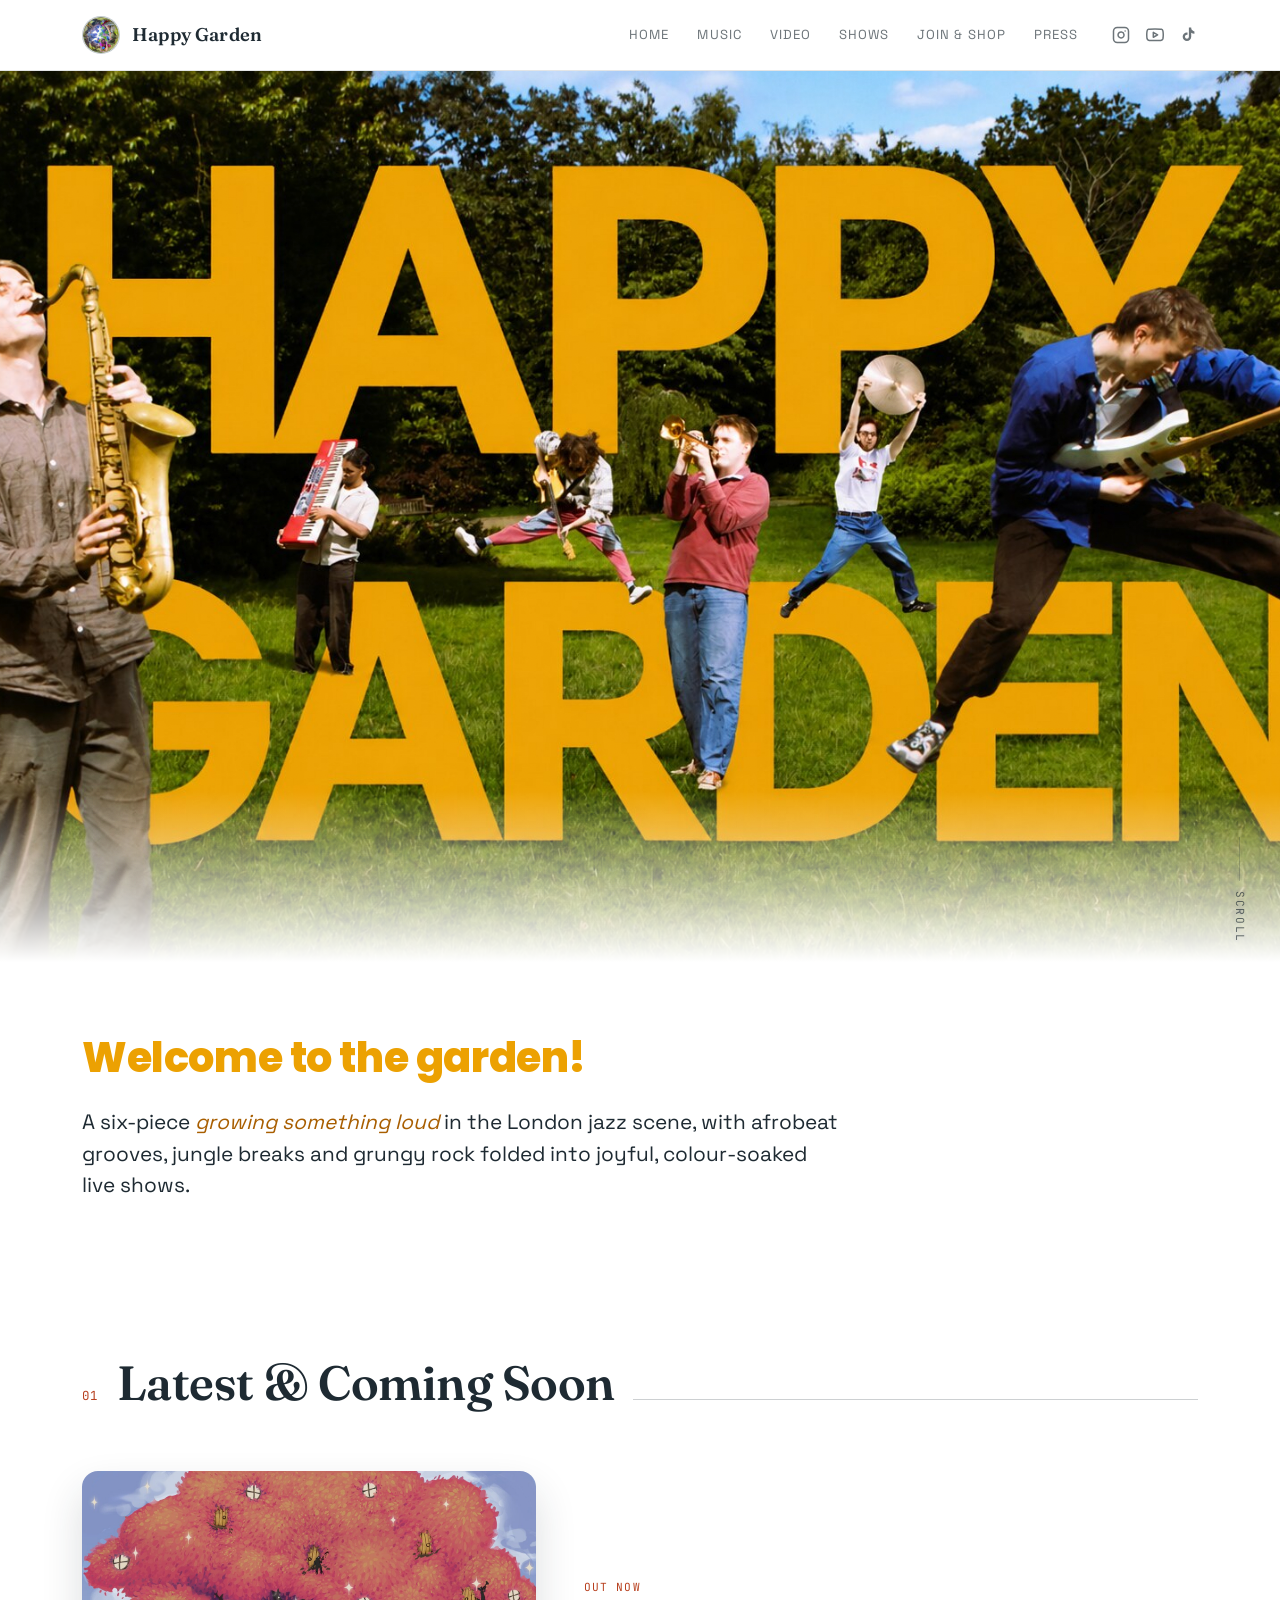
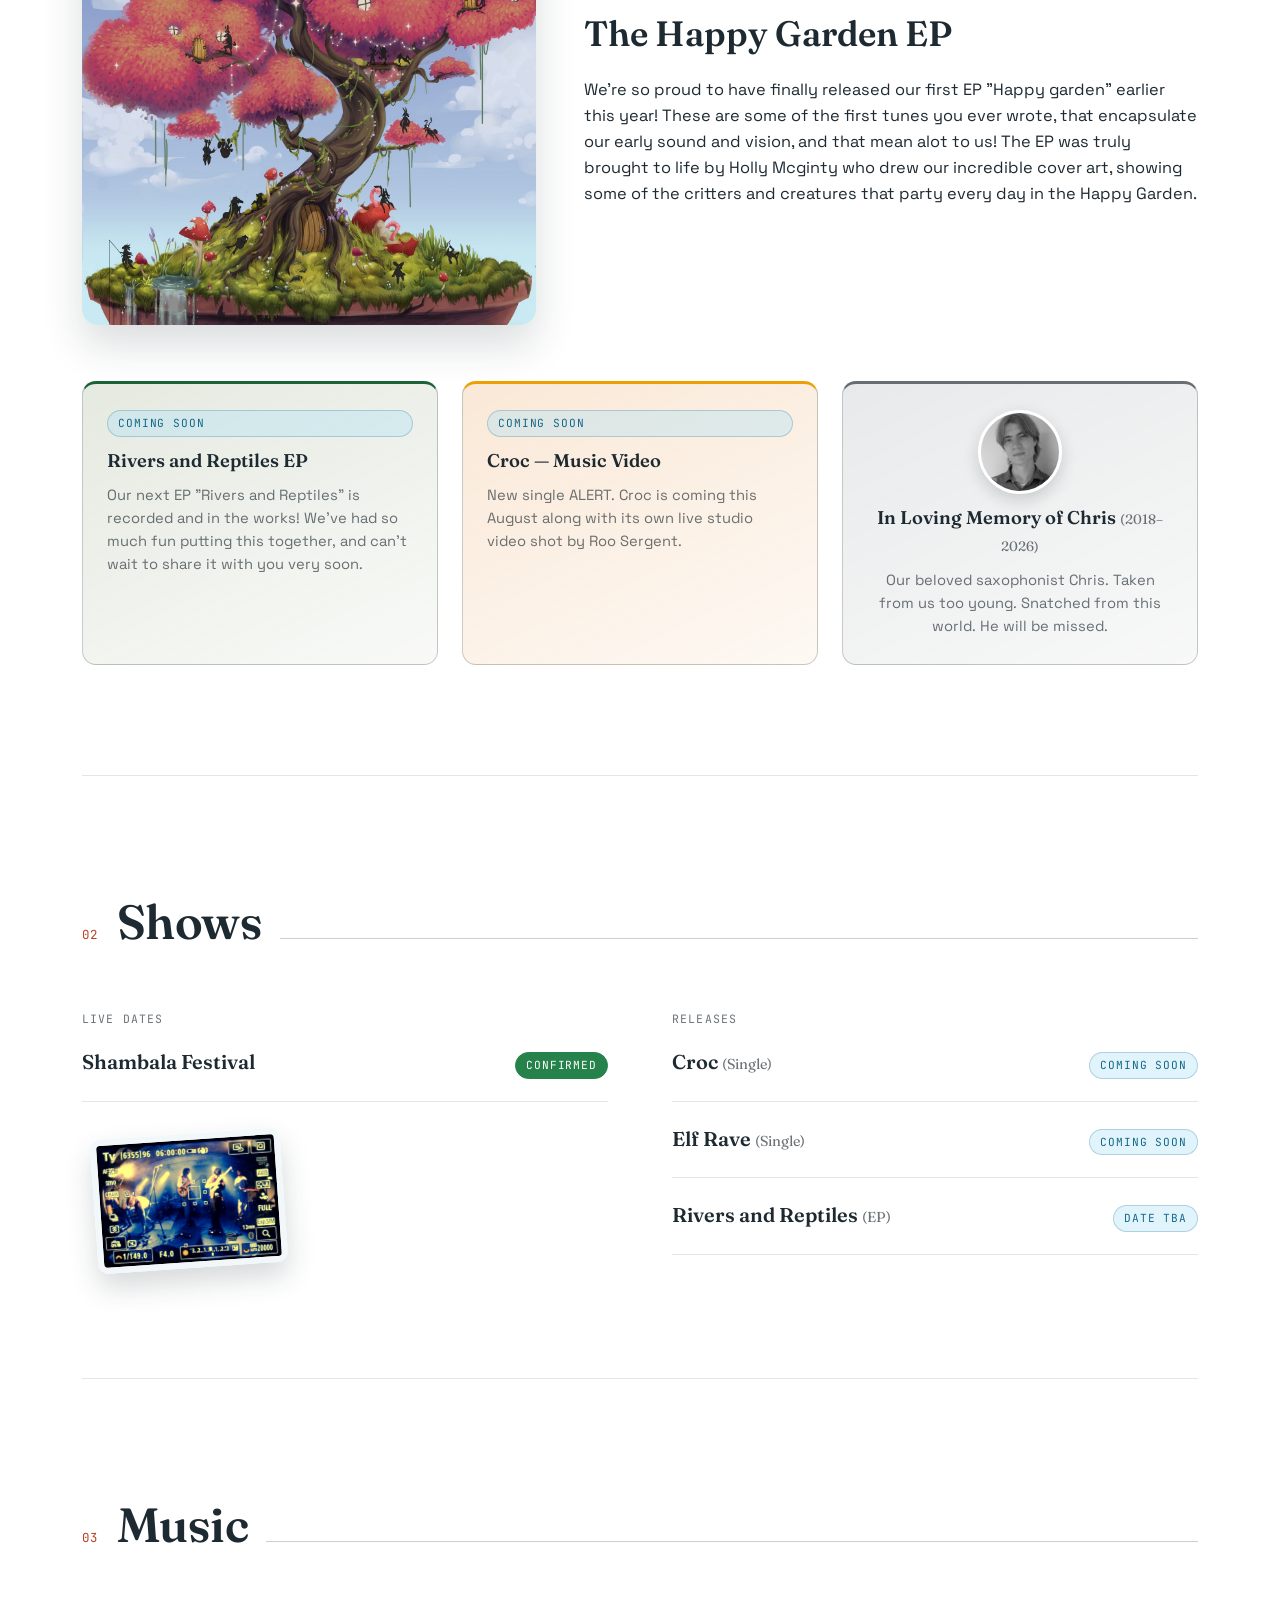
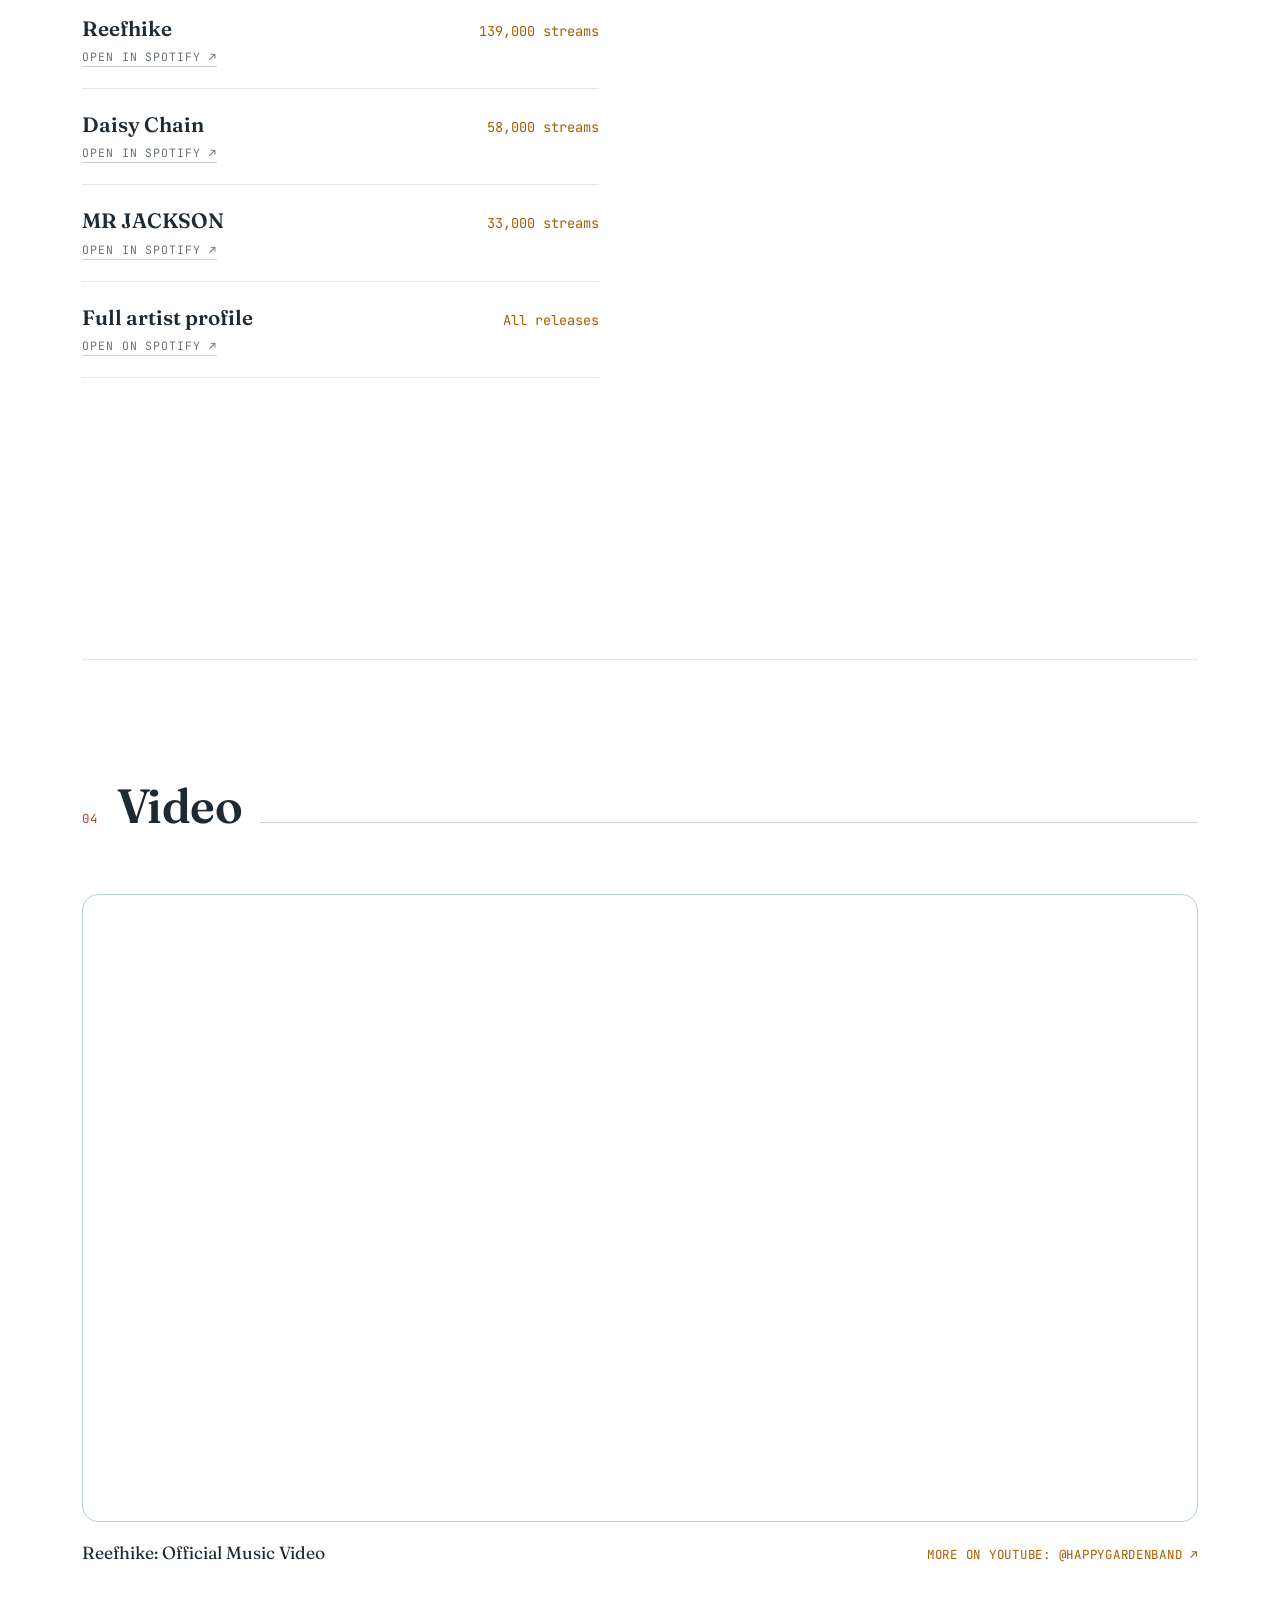
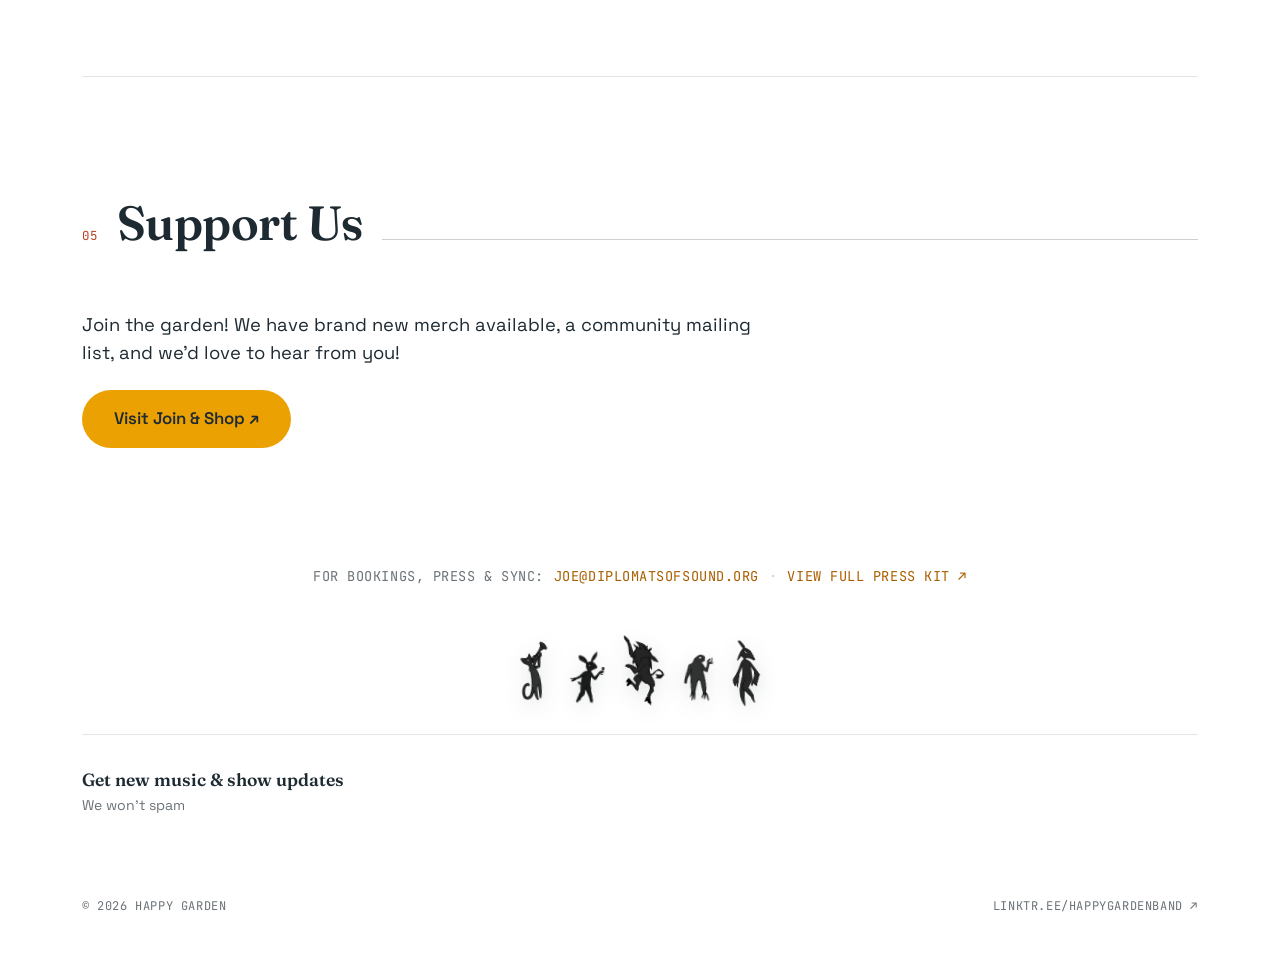
==== commit 3b5aca1d: "Updated to v1.7!" ====
--- a/index.html
+++ b/index.html
@@ -5,6 +5,20 @@
 <meta name="viewport" content="width=device-width, initial-scale=1.0">
 <title>Happy Garden</title>
 <meta name="description" content="Happy Garden - a London sextet blending jazz, afrobeat, jungle and rock. Music, videos, upcoming shows and more.">
+
+<link rel="icon" href="favicon.ico" sizes="any">
+<link rel="icon" href="images/favicon-32.png" type="image/png" sizes="32x32">
+<link rel="apple-touch-icon" href="images/apple-touch-icon.png">
+
+<meta property="og:type" content="website">
+<meta property="og:url" content="https://happygardenband.com/">
+<meta property="og:title" content="Happy Garden">
+<meta property="og:description" content="A London sextet blending jazz, afrobeat, jungle and rock. Music, videos, upcoming shows and more.">
+<meta property="og:image" content="https://happygardenband.com/images/home-hero.jpg">
+<meta name="twitter:card" content="summary_large_image">
+<meta name="twitter:title" content="Happy Garden">
+<meta name="twitter:description" content="A London sextet blending jazz, afrobeat, jungle and rock.">
+<meta name="twitter:image" content="https://happygardenband.com/images/home-hero.jpg">
 
 <link rel="preconnect" href="https://fonts.googleapis.com">
 <link rel="preconnect" href="https://fonts.gstatic.com" crossorigin>
@@ -82,7 +96,7 @@
       <div class="latest-copy">
         <span class="shop-tag">OUT NOW</span>
         <h3>The Happy Garden EP</h3>
-        <p> We're so proud to have finally released our first EP "Happy garden" earlier this year! These are some of the first tunes you ever wrote, that encapsulate our early sound and vision, and that mean alot to us! The EP was truly brought to life by Holly Mcginty who drew our incredible cover art, showing some of the critters and creatures that party every day in the Happy Garden </p>
+        <p> We're so proud to have finally released our first EP "Happy garden" earlier this year! These are some of the first tunes you ever wrote, that encapsulate our early sound and vision, and that mean alot to us! The EP was truly brought to life by Holly Mcginty who drew our incredible cover art, showing some of the critters and creatures that party every day in the Happy Garden. </p>
         
       </div>
     </div>
@@ -96,12 +110,12 @@
       <div class="teaser-item video">
         <span class="up-tag">Coming soon</span>
         <h4 class="teaser-title">Croc — Music Video</h4>
-        <p class="teaser-desc"> New single ALERT. Croc is coming this August along with its own live studio video shot by Roo Sergent! </p>
+        <p class="teaser-desc"> New single ALERT. Croc is coming this August along with its own live studio video shot by Roo Sergent. </p>
       </div>
       <div class="teaser-item memorial">
         <img class="memorial-photo" src="images/chris-memorial.jpg" alt="Chris, Happy Garden's saxophonist, black and white portrait">
         <h4 class="teaser-title">In Loving Memory of Chris <span class="memorial-dates">(2018–2026)</span></h4>
-        <p class="teaser-desc">Our beloved saxophonist Chris. Taken from us too young. He was too snatched for this world. He will be missed.</p>
+        <p class="teaser-desc">Our beloved saxophonist Chris. Taken from us too young. Snatched from this world. He will be missed.</p>
       </div>
     </div>
   </section>
@@ -284,6 +298,25 @@
         });
       });
     }
+
+    console.log('%c🌿 Welcome to the garden\'s secret spot!', 'font-size:16px; font-weight:bold; color:#eca103;');
+    console.log('%cThanks for poking around under the hood. Come say hi at a show sometime.', 'font-size:12px; color:#1e2a32;');
+
+    // A little joke for anyone who clicks on Chris.
+    var memorial = document.querySelector('.teaser-item.memorial');
+    if(memorial){
+      var memorialDesc = memorial.querySelector('.teaser-desc');
+      var originalText = memorialDesc.textContent;
+      var jokeText = "Thank you for clicking on Chris. He came back to life. You have saved him.";
+      var showingJoke = false;
+      memorial.addEventListener('click', function(){
+        memorial.classList.remove('shake');
+        void memorial.offsetWidth; // restart animation if clicked repeatedly
+        memorial.classList.add('shake');
+        showingJoke = !showingJoke;
+        memorialDesc.textContent = showingJoke ? jokeText : originalText;
+      });
+    }
   })();
 </script>
 </body>
--- a/styles.css
+++ b/styles.css
@@ -953,3 +953,61 @@
   .booking-strip-inner a{ color: var(--marigold-bright); text-decoration:none; }
   .booking-strip-inner a:hover{ text-decoration:underline; }
   .booking-strip-sep{ color: var(--line-strong); }
+
+  /* ---------- 404 page ---------- */
+  .notfound{
+    text-align:center;
+    padding: 120px 0;
+  }
+  .notfound img{
+    width:140px;
+    margin: 0 auto 32px;
+    display:block;
+    transform: rotate(-6deg);
+    filter: drop-shadow(0 10px 20px rgba(30,42,50,0.15));
+  }
+  .notfound h1{
+    font-family: var(--display);
+    font-weight:600;
+    font-size: clamp(2rem, 5vw, 3rem);
+    margin: 0 0 16px;
+  }
+  .notfound p{
+    color: var(--muted);
+    font-size: 1.05rem;
+    margin: 0 0 32px;
+  }
+
+  /* ---------- Chris memorial card interaction ---------- */
+  .teaser-item.memorial{ cursor: pointer; }
+  @keyframes chris-shake{
+    0%, 100%{ transform: rotate(0deg); }
+    20%{ transform: rotate(-6deg); }
+    40%{ transform: rotate(6deg); }
+    60%{ transform: rotate(-4deg); }
+    80%{ transform: rotate(4deg); }
+  }
+  .teaser-item.memorial.shake .memorial-photo{
+    animation: chris-shake 0.5s ease;
+  }
+
+  /* ---------- print styles (mainly for the Press page) ---------- */
+  @media print{
+    .nav, .nav-toggle, .footer-signup, .site-banner, .hero, .scroll-cue,
+    .grain, .critter, .critter-party, .booking-strip{
+      display: none !important;
+    }
+    body{ background: #fff !important; color: #000 !important; }
+    a{ color: #000 !important; text-decoration: underline; }
+    a[href^="mailto:"]::after, a[href^="http"]::after{
+      content: " (" attr(href) ")";
+      font-size: 0.75em;
+      color: #444;
+    }
+    section{ padding: 20px 0 !important; border-bottom: 1px solid #ccc !important; }
+    .bio-grid, .stats-top, .stats-bottom, .gallery, .section-head{
+      page-break-inside: avoid;
+    }
+    .shop-card-img img, .gallery img, .latest-art img{ filter: none !important; box-shadow: none !important; }
+    .cta-btn, .cta-btn-alt, .shop-buy{ border: 1px solid #000 !important; background: none !important; color: #000 !important; }
+  }
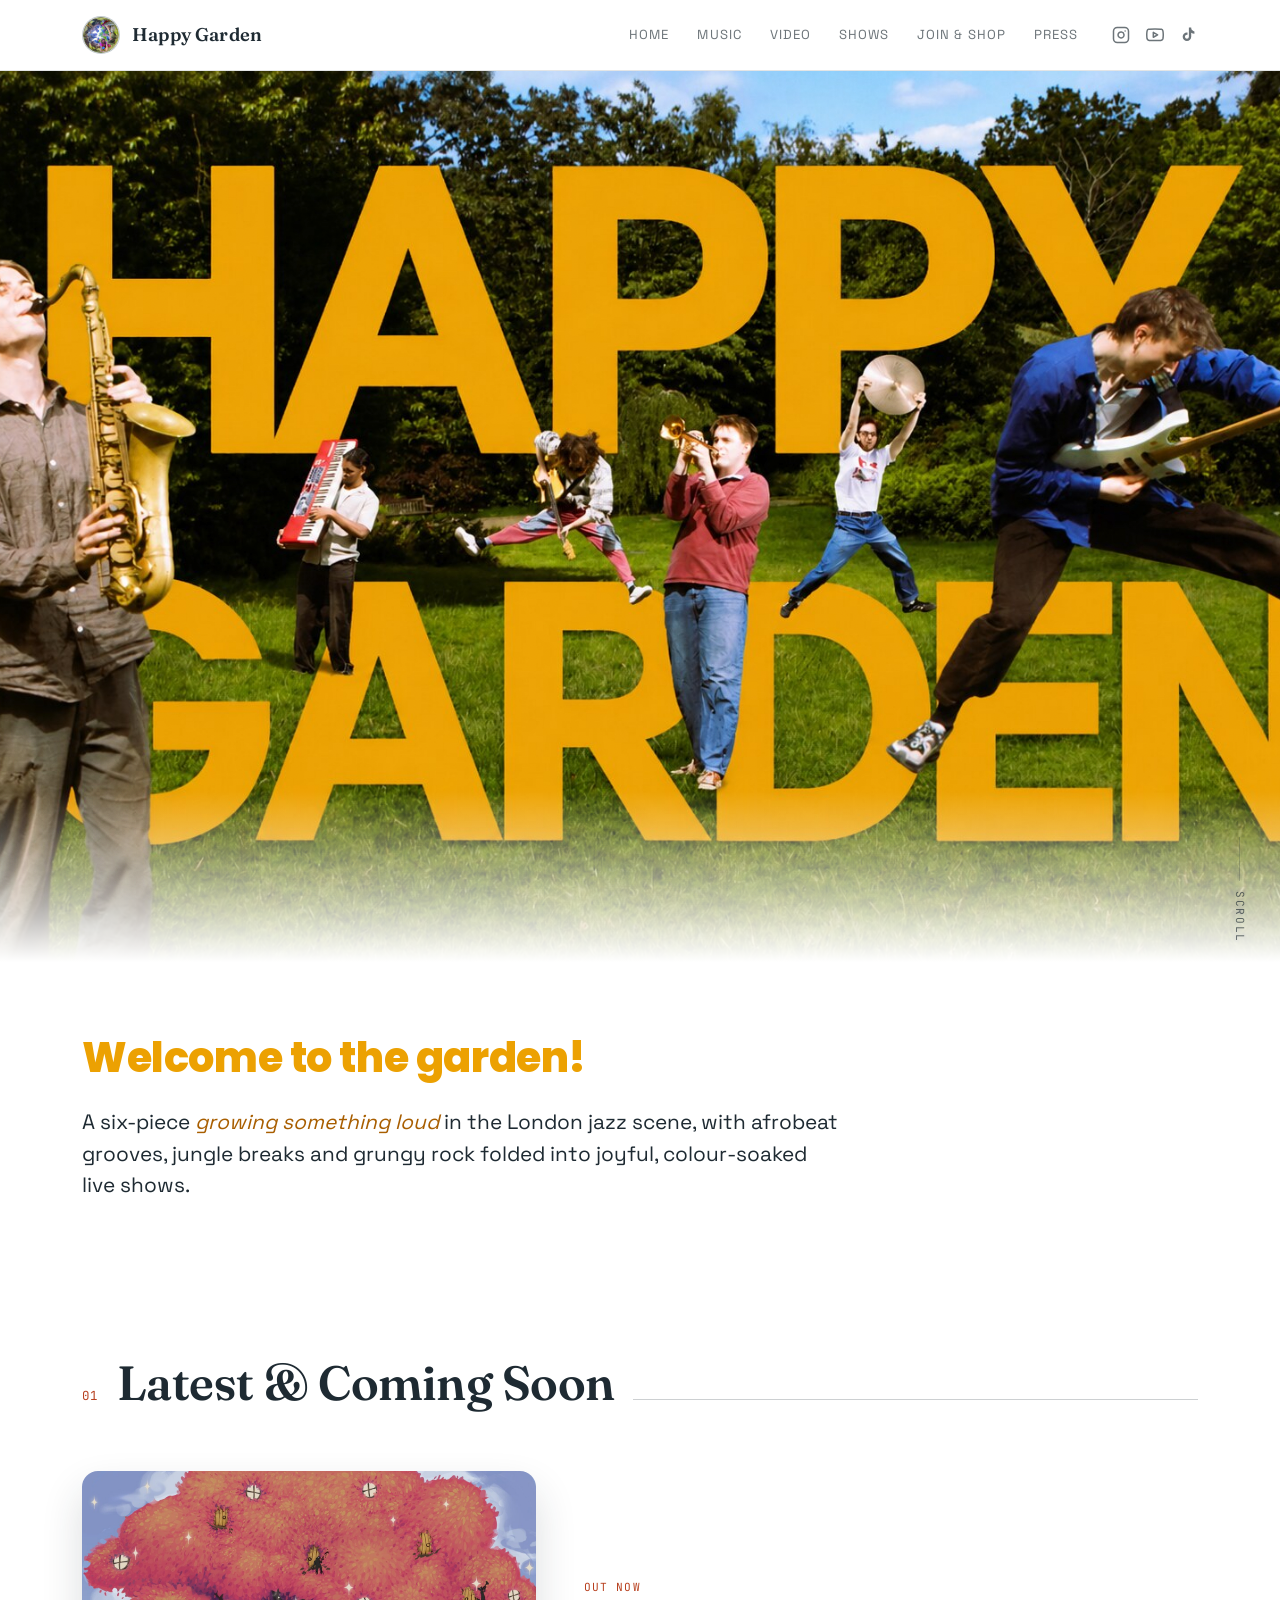
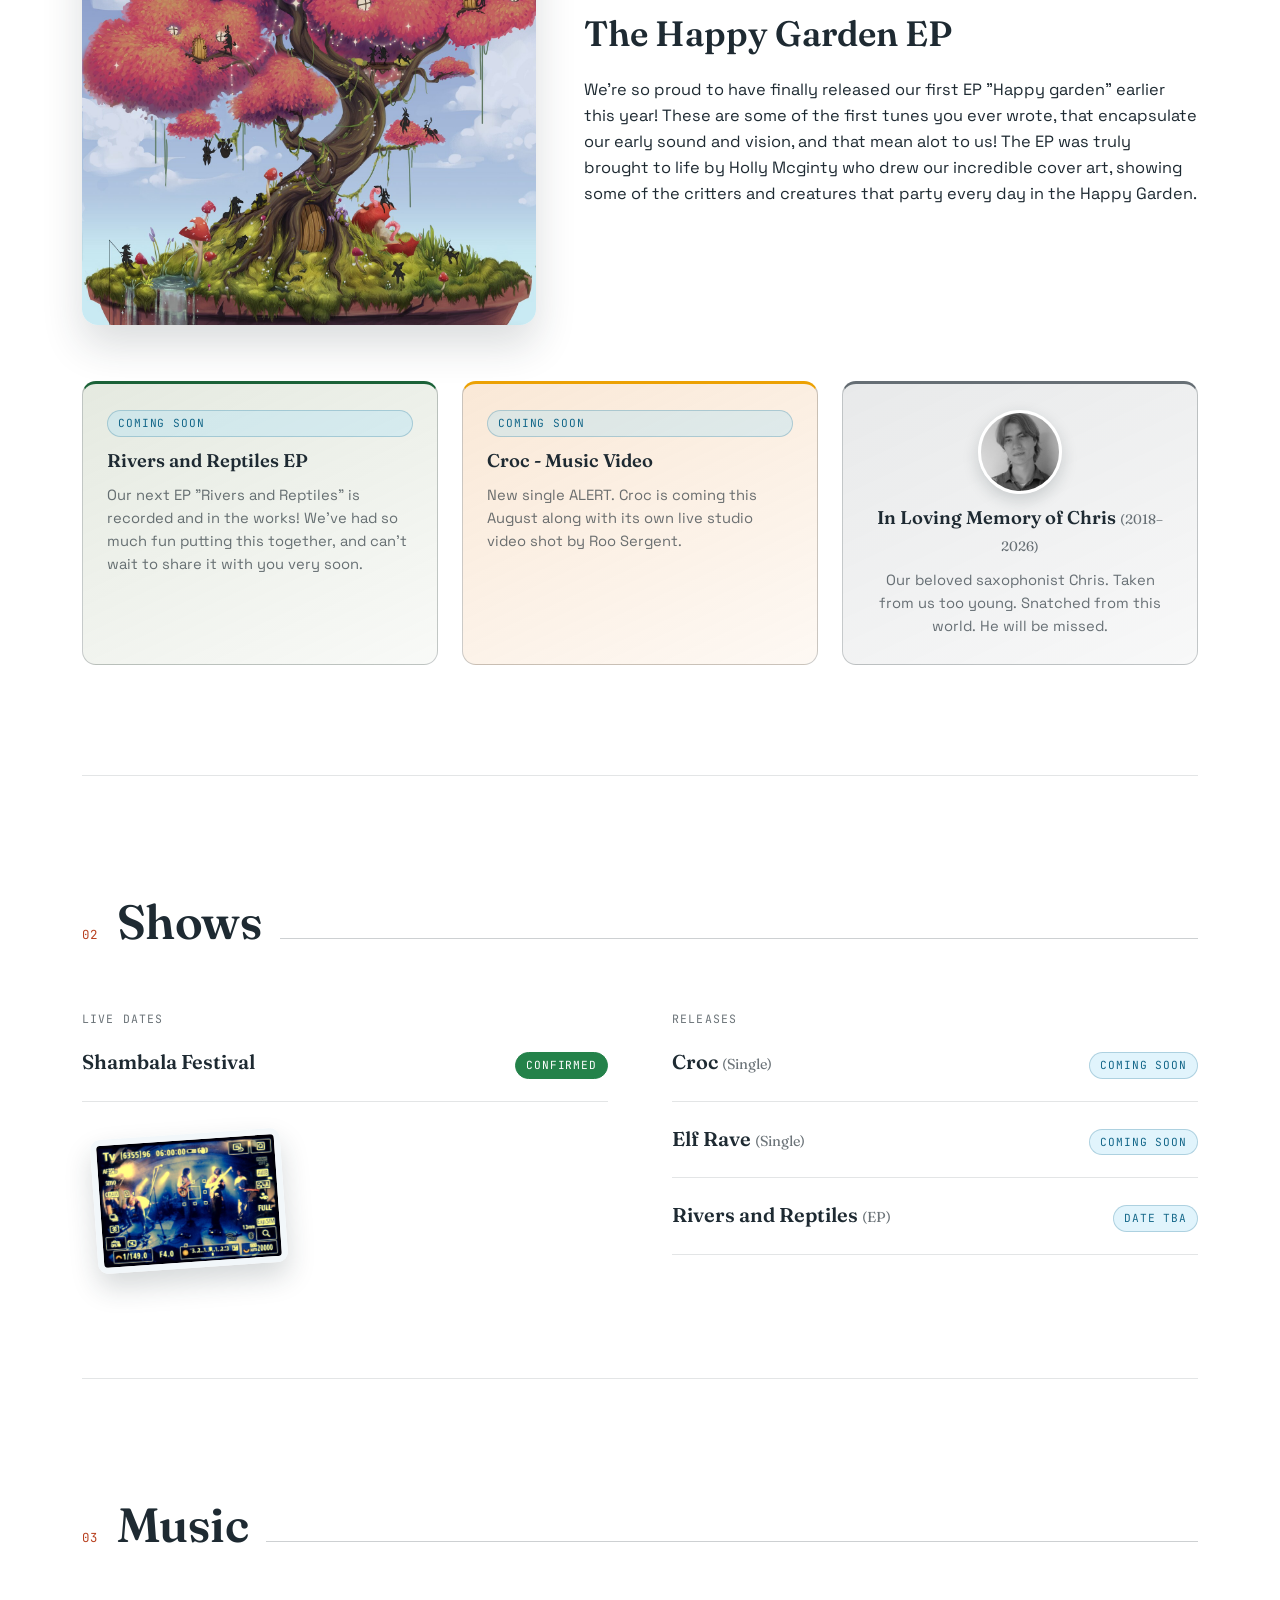
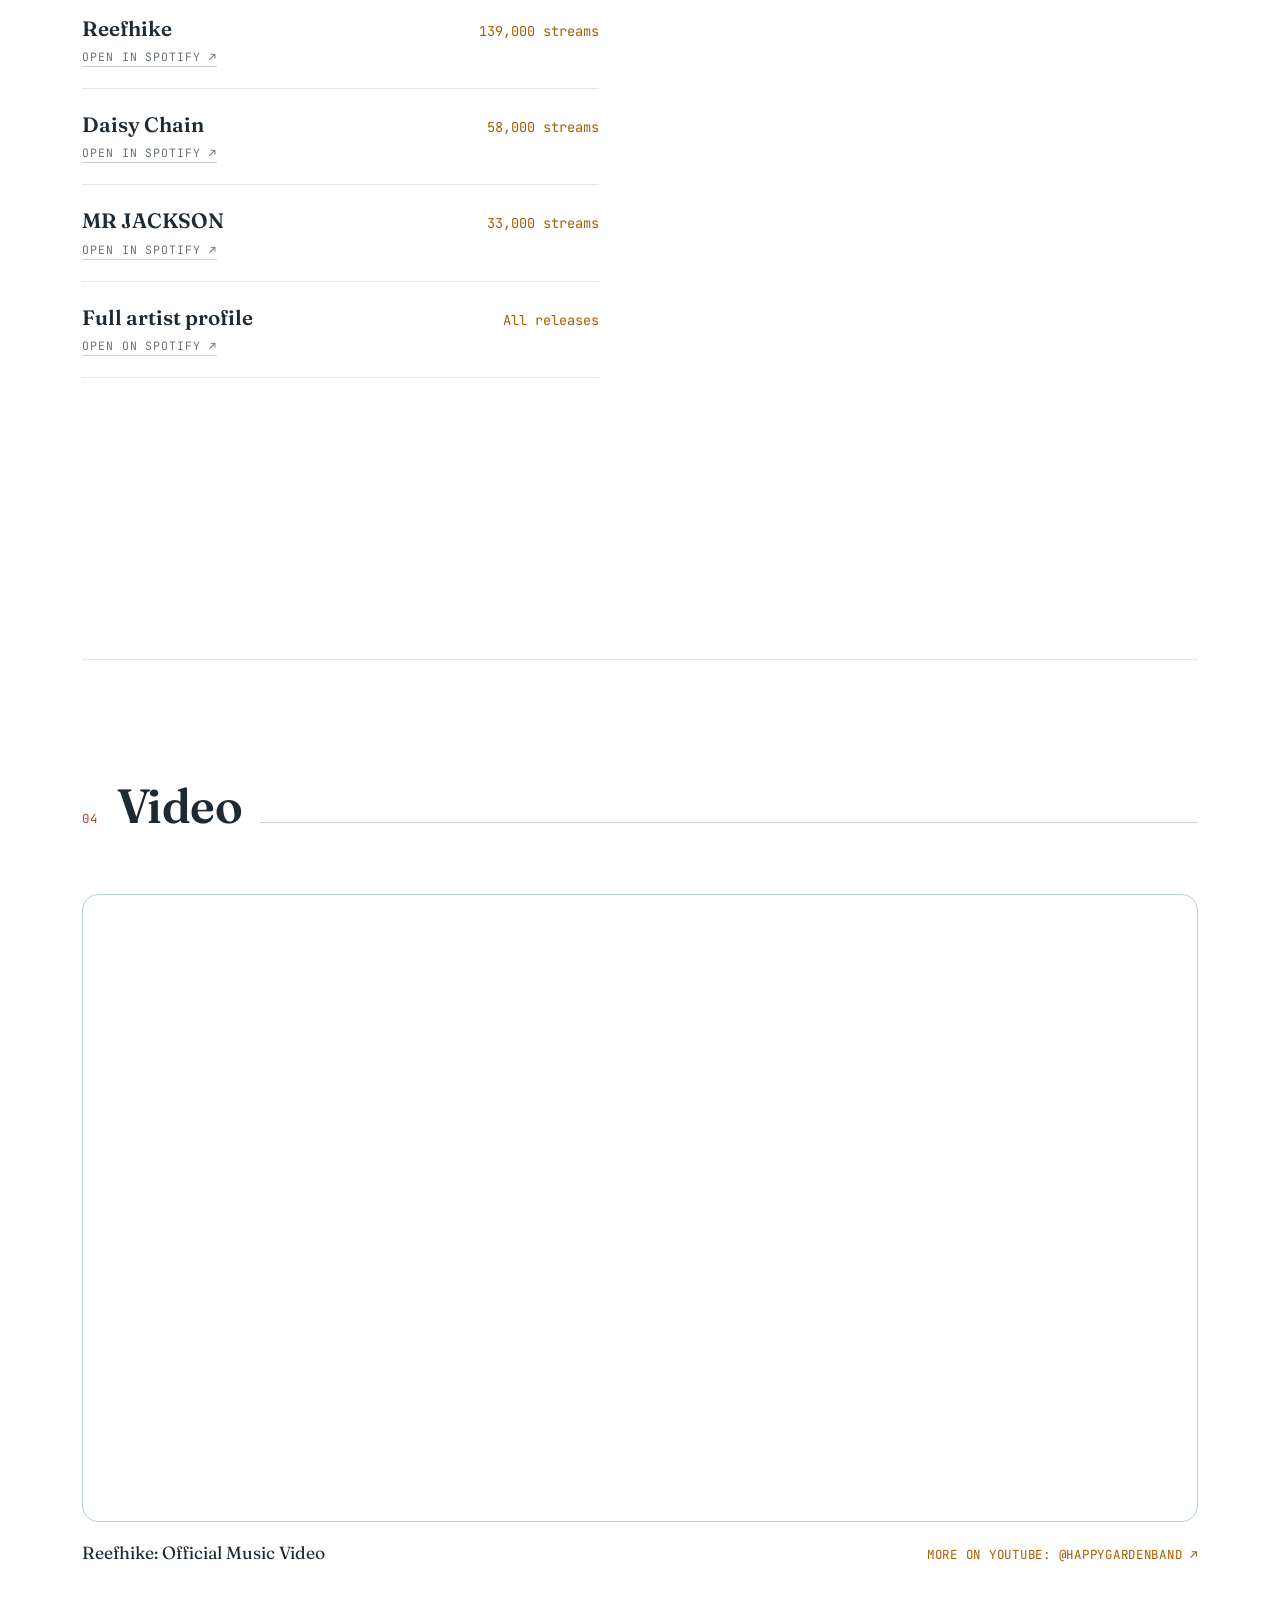
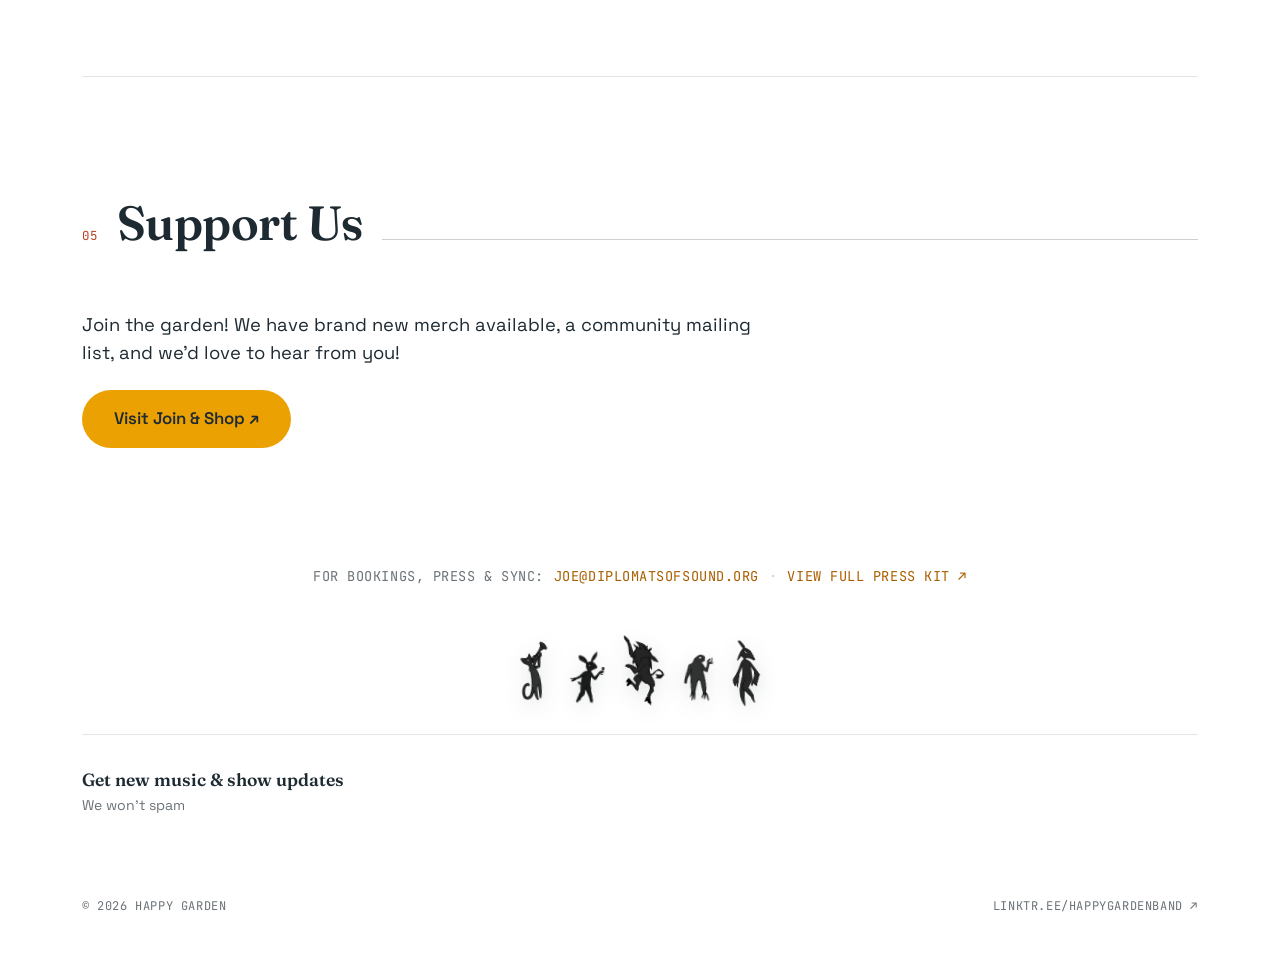
==== commit 92542f53: "Update index.html" ====
--- a/index.html
+++ b/index.html
@@ -109,7 +109,7 @@
       </div>
       <div class="teaser-item video">
         <span class="up-tag">Coming soon</span>
-        <h4 class="teaser-title">Croc — Music Video</h4>
+        <h4 class="teaser-title">Croc - Music Video</h4>
         <p class="teaser-desc"> New single ALERT. Croc is coming this August along with its own live studio video shot by Roo Sergent. </p>
       </div>
       <div class="teaser-item memorial">
